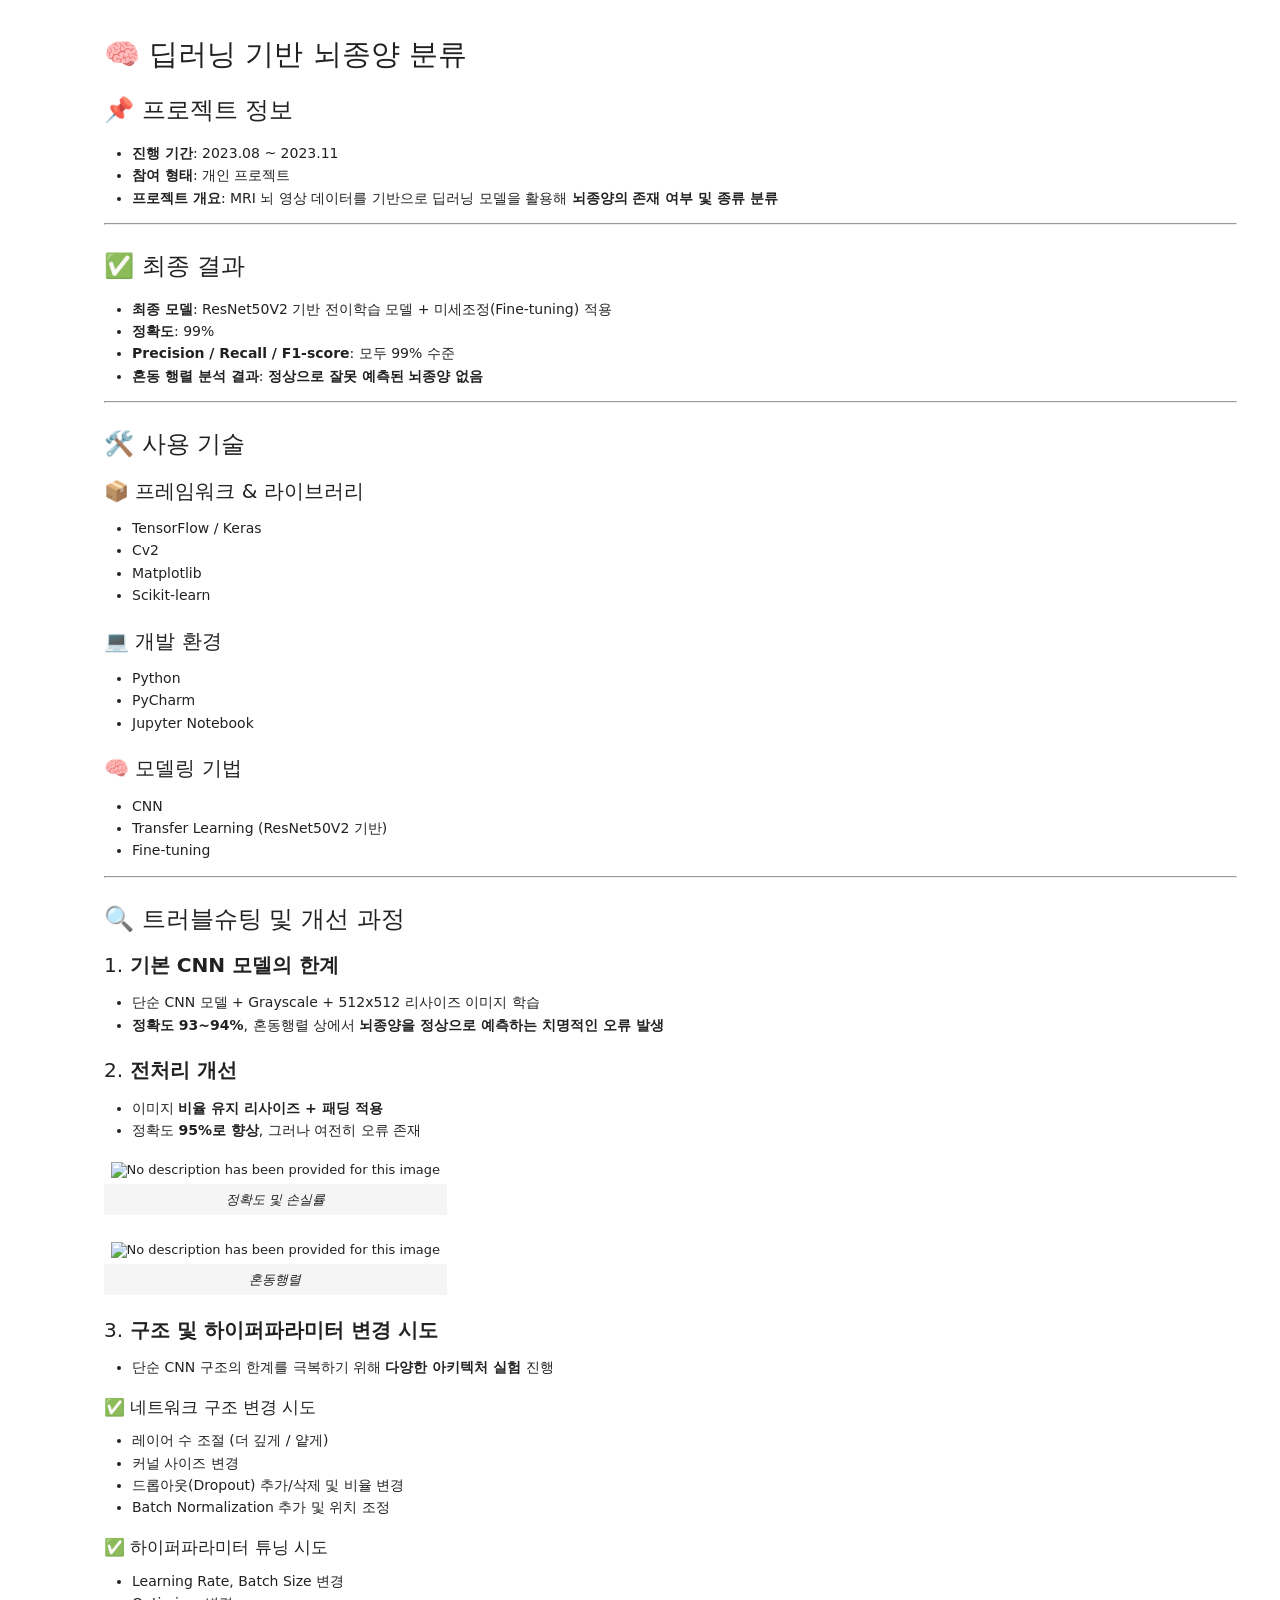
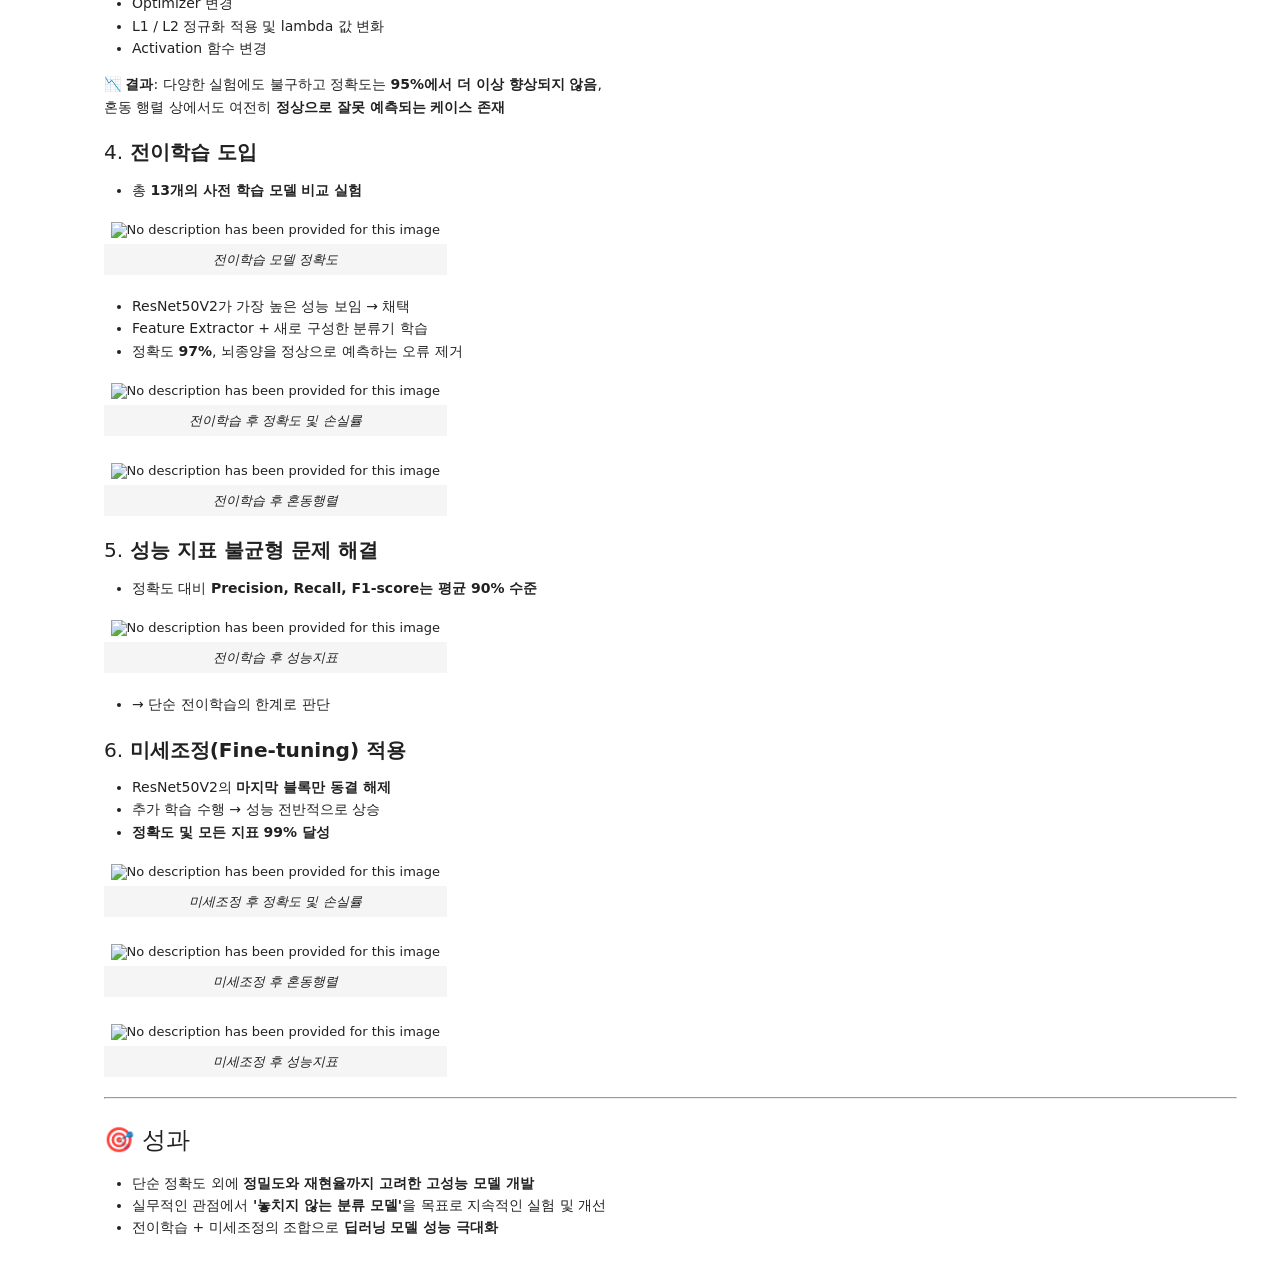
==== contents/brain_tumor.html @ 3b35e7cc "Update brain_tumor.html" ====
<!DOCTYPE html>

<html lang="en">
<head><meta charset="utf-8"/>
<meta content="width=device-width, initial-scale=1.0" name="viewport"/>
<title>brain_tumor</title><script src="https://cdnjs.cloudflare.com/ajax/libs/require.js/2.1.10/require.min.js"></script>
<style type="text/css">
    pre { line-height: 125%; }
td.linenos .normal { color: inherit; background-color: transparent; padding-left: 5px; padding-right: 5px; }
span.linenos { color: inherit; background-color: transparent; padding-left: 5px; padding-right: 5px; }
td.linenos .special { color: #000000; background-color: #ffffc0; padding-left: 5px; padding-right: 5px; }
span.linenos.special { color: #000000; background-color: #ffffc0; padding-left: 5px; padding-right: 5px; }
.highlight .hll { background-color: var(--jp-cell-editor-active-background) }
.highlight { background: var(--jp-cell-editor-background); color: var(--jp-mirror-editor-variable-color) }
.highlight .c { color: var(--jp-mirror-editor-comment-color); font-style: italic } /* Comment */
.highlight .err { color: var(--jp-mirror-editor-error-color) } /* Error */
.highlight .k { color: var(--jp-mirror-editor-keyword-color); font-weight: bold } /* Keyword */
.highlight .o { color: var(--jp-mirror-editor-operator-color); font-weight: bold } /* Operator */
.highlight .p { color: var(--jp-mirror-editor-punctuation-color) } /* Punctuation */
.highlight .ch { color: var(--jp-mirror-editor-comment-color); font-style: italic } /* Comment.Hashbang */
.highlight .cm { color: var(--jp-mirror-editor-comment-color); font-style: italic } /* Comment.Multiline */
.highlight .cp { color: var(--jp-mirror-editor-comment-color); font-style: italic } /* Comment.Preproc */
.highlight .cpf { color: var(--jp-mirror-editor-comment-color); font-style: italic } /* Comment.PreprocFile */
.highlight .c1 { color: var(--jp-mirror-editor-comment-color); font-style: italic } /* Comment.Single */
.highlight .cs { color: var(--jp-mirror-editor-comment-color); font-style: italic } /* Comment.Special */
.highlight .kc { color: var(--jp-mirror-editor-keyword-color); font-weight: bold } /* Keyword.Constant */
.highlight .kd { color: var(--jp-mirror-editor-keyword-color); font-weight: bold } /* Keyword.Declaration */
.highlight .kn { color: var(--jp-mirror-editor-keyword-color); font-weight: bold } /* Keyword.Namespace */
.highlight .kp { color: var(--jp-mirror-editor-keyword-color); font-weight: bold } /* Keyword.Pseudo */
.highlight .kr { color: var(--jp-mirror-editor-keyword-color); font-weight: bold } /* Keyword.Reserved */
.highlight .kt { color: var(--jp-mirror-editor-keyword-color); font-weight: bold } /* Keyword.Type */
.highlight .m { color: var(--jp-mirror-editor-number-color) } /* Literal.Number */
.highlight .s { color: var(--jp-mirror-editor-string-color) } /* Literal.String */
.highlight .ow { color: var(--jp-mirror-editor-operator-color); font-weight: bold } /* Operator.Word */
.highlight .pm { color: var(--jp-mirror-editor-punctuation-color) } /* Punctuation.Marker */
.highlight .w { color: var(--jp-mirror-editor-variable-color) } /* Text.Whitespace */
.highlight .mb { color: var(--jp-mirror-editor-number-color) } /* Literal.Number.Bin */
.highlight .mf { color: var(--jp-mirror-editor-number-color) } /* Literal.Number.Float */
.highlight .mh { color: var(--jp-mirror-editor-number-color) } /* Literal.Number.Hex */
.highlight .mi { color: var(--jp-mirror-editor-number-color) } /* Literal.Number.Integer */
.highlight .mo { color: var(--jp-mirror-editor-number-color) } /* Literal.Number.Oct */
.highlight .sa { color: var(--jp-mirror-editor-string-color) } /* Literal.String.Affix */
.highlight .sb { color: var(--jp-mirror-editor-string-color) } /* Literal.String.Backtick */
.highlight .sc { color: var(--jp-mirror-editor-string-color) } /* Literal.String.Char */
.highlight .dl { color: var(--jp-mirror-editor-string-color) } /* Literal.String.Delimiter */
.highlight .sd { color: var(--jp-mirror-editor-string-color) } /* Literal.String.Doc */
.highlight .s2 { color: var(--jp-mirror-editor-string-color) } /* Literal.String.Double */
.highlight .se { color: var(--jp-mirror-editor-string-color) } /* Literal.String.Escape */
.highlight .sh { color: var(--jp-mirror-editor-string-color) } /* Literal.String.Heredoc */
.highlight .si { color: var(--jp-mirror-editor-string-color) } /* Literal.String.Interpol */
.highlight .sx { color: var(--jp-mirror-editor-string-color) } /* Literal.String.Other */
.highlight .sr { color: var(--jp-mirror-editor-string-color) } /* Literal.String.Regex */
.highlight .s1 { color: var(--jp-mirror-editor-string-color) } /* Literal.String.Single */
.highlight .ss { color: var(--jp-mirror-editor-string-color) } /* Literal.String.Symbol */
.highlight .il { color: var(--jp-mirror-editor-number-color) } /* Literal.Number.Integer.Long */
  </style>
<style type="text/css">
/*-----------------------------------------------------------------------------
| Copyright (c) Jupyter Development Team.
| Distributed under the terms of the Modified BSD License.
|----------------------------------------------------------------------------*/

/*
 * Mozilla scrollbar styling
 */

/* use standard opaque scrollbars for most nodes */
[data-jp-theme-scrollbars='true'] {
  scrollbar-color: rgb(var(--jp-scrollbar-thumb-color))
    var(--jp-scrollbar-background-color);
}

/* for code nodes, use a transparent style of scrollbar. These selectors
 * will match lower in the tree, and so will override the above */
[data-jp-theme-scrollbars='true'] .CodeMirror-hscrollbar,
[data-jp-theme-scrollbars='true'] .CodeMirror-vscrollbar {
  scrollbar-color: rgba(var(--jp-scrollbar-thumb-color), 0.5) transparent;
}

/* tiny scrollbar */

.jp-scrollbar-tiny {
  scrollbar-color: rgba(var(--jp-scrollbar-thumb-color), 0.5) transparent;
  scrollbar-width: thin;
}

/* tiny scrollbar */

.jp-scrollbar-tiny::-webkit-scrollbar,
.jp-scrollbar-tiny::-webkit-scrollbar-corner {
  background-color: transparent;
  height: 4px;
  width: 4px;
}

.jp-scrollbar-tiny::-webkit-scrollbar-thumb {
  background: rgba(var(--jp-scrollbar-thumb-color), 0.5);
}

.jp-scrollbar-tiny::-webkit-scrollbar-track:horizontal {
  border-left: 0 solid transparent;
  border-right: 0 solid transparent;
}

.jp-scrollbar-tiny::-webkit-scrollbar-track:vertical {
  border-top: 0 solid transparent;
  border-bottom: 0 solid transparent;
}

/*
 * Lumino
 */

.lm-ScrollBar[data-orientation='horizontal'] {
  min-height: 16px;
  max-height: 16px;
  min-width: 45px;
  border-top: 1px solid #a0a0a0;
}

.lm-ScrollBar[data-orientation='vertical'] {
  min-width: 16px;
  max-width: 16px;
  min-height: 45px;
  border-left: 1px solid #a0a0a0;
}

.lm-ScrollBar-button {
  background-color: #f0f0f0;
  background-position: center center;
  min-height: 15px;
  max-height: 15px;
  min-width: 15px;
  max-width: 15px;
}

.lm-ScrollBar-button:hover {
  background-color: #dadada;
}

.lm-ScrollBar-button.lm-mod-active {
  background-color: #cdcdcd;
}

.lm-ScrollBar-track {
  background: #f0f0f0;
}

.lm-ScrollBar-thumb {
  background: #cdcdcd;
}

.lm-ScrollBar-thumb:hover {
  background: #bababa;
}

.lm-ScrollBar-thumb.lm-mod-active {
  background: #a0a0a0;
}

.lm-ScrollBar[data-orientation='horizontal'] .lm-ScrollBar-thumb {
  height: 100%;
  min-width: 15px;
  border-left: 1px solid #a0a0a0;
  border-right: 1px solid #a0a0a0;
}

.lm-ScrollBar[data-orientation='vertical'] .lm-ScrollBar-thumb {
  width: 100%;
  min-height: 15px;
  border-top: 1px solid #a0a0a0;
  border-bottom: 1px solid #a0a0a0;
}

.lm-ScrollBar[data-orientation='horizontal']
  .lm-ScrollBar-button[data-action='decrement'] {
  background-image: var(--jp-icon-caret-left);
  background-size: 17px;
}

.lm-ScrollBar[data-orientation='horizontal']
  .lm-ScrollBar-button[data-action='increment'] {
  background-image: var(--jp-icon-caret-right);
  background-size: 17px;
}

.lm-ScrollBar[data-orientation='vertical']
  .lm-ScrollBar-button[data-action='decrement'] {
  background-image: var(--jp-icon-caret-up);
  background-size: 17px;
}

.lm-ScrollBar[data-orientation='vertical']
  .lm-ScrollBar-button[data-action='increment'] {
  background-image: var(--jp-icon-caret-down);
  background-size: 17px;
}

/*
 * Copyright (c) Jupyter Development Team.
 * Distributed under the terms of the Modified BSD License.
 */

/*-----------------------------------------------------------------------------
| Copyright (c) Jupyter Development Team.
| Copyright (c) 2014-2017, PhosphorJS Contributors
|
| Distributed under the terms of the BSD 3-Clause License.
|
| The full license is in the file LICENSE, distributed with this software.
|----------------------------------------------------------------------------*/

.lm-Widget {
  box-sizing: border-box;
  position: relative;
  overflow: hidden;
}

.lm-Widget.lm-mod-hidden {
  display: none !important;
}

/*
 * Copyright (c) Jupyter Development Team.
 * Distributed under the terms of the Modified BSD License.
 */

.lm-AccordionPanel[data-orientation='horizontal'] > .lm-AccordionPanel-title {
  /* Title is rotated for horizontal accordion panel using CSS */
  display: block;
  transform-origin: top left;
  transform: rotate(-90deg) translate(-100%);
}

/*
 * Copyright (c) Jupyter Development Team.
 * Distributed under the terms of the Modified BSD License.
 */

/*-----------------------------------------------------------------------------
| Copyright (c) Jupyter Development Team.
| Copyright (c) 2014-2017, PhosphorJS Contributors
|
| Distributed under the terms of the BSD 3-Clause License.
|
| The full license is in the file LICENSE, distributed with this software.
|----------------------------------------------------------------------------*/

.lm-CommandPalette {
  display: flex;
  flex-direction: column;
  -webkit-user-select: none;
  -moz-user-select: none;
  -ms-user-select: none;
  user-select: none;
}

.lm-CommandPalette-search {
  flex: 0 0 auto;
}

.lm-CommandPalette-content {
  flex: 1 1 auto;
  margin: 0;
  padding: 0;
  min-height: 0;
  overflow: auto;
  list-style-type: none;
}

.lm-CommandPalette-header {
  overflow: hidden;
  white-space: nowrap;
  text-overflow: ellipsis;
}

.lm-CommandPalette-item {
  display: flex;
  flex-direction: row;
}

.lm-CommandPalette-itemIcon {
  flex: 0 0 auto;
}

.lm-CommandPalette-itemContent {
  flex: 1 1 auto;
  overflow: hidden;
}

.lm-CommandPalette-itemShortcut {
  flex: 0 0 auto;
}

.lm-CommandPalette-itemLabel {
  overflow: hidden;
  white-space: nowrap;
  text-overflow: ellipsis;
}

.lm-close-icon {
  border: 1px solid transparent;
  background-color: transparent;
  position: absolute;
  z-index: 1;
  right: 3%;
  top: 0;
  bottom: 0;
  margin: auto;
  padding: 7px 0;
  display: none;
  vertical-align: middle;
  outline: 0;
  cursor: pointer;
}
.lm-close-icon:after {
  content: 'X';
  display: block;
  width: 15px;
  height: 15px;
  text-align: center;
  color: #000;
  font-weight: normal;
  font-size: 12px;
  cursor: pointer;
}

/*
 * Copyright (c) Jupyter Development Team.
 * Distributed under the terms of the Modified BSD License.
 */

/*-----------------------------------------------------------------------------
| Copyright (c) Jupyter Development Team.
| Copyright (c) 2014-2017, PhosphorJS Contributors
|
| Distributed under the terms of the BSD 3-Clause License.
|
| The full license is in the file LICENSE, distributed with this software.
|----------------------------------------------------------------------------*/

.lm-DockPanel {
  z-index: 0;
}

.lm-DockPanel-widget {
  z-index: 0;
}

.lm-DockPanel-tabBar {
  z-index: 1;
}

.lm-DockPanel-handle {
  z-index: 2;
}

.lm-DockPanel-handle.lm-mod-hidden {
  display: none !important;
}

.lm-DockPanel-handle:after {
  position: absolute;
  top: 0;
  left: 0;
  width: 100%;
  height: 100%;
  content: '';
}

.lm-DockPanel-handle[data-orientation='horizontal'] {
  cursor: ew-resize;
}

.lm-DockPanel-handle[data-orientation='vertical'] {
  cursor: ns-resize;
}

.lm-DockPanel-handle[data-orientation='horizontal']:after {
  left: 50%;
  min-width: 8px;
  transform: translateX(-50%);
}

.lm-DockPanel-handle[data-orientation='vertical']:after {
  top: 50%;
  min-height: 8px;
  transform: translateY(-50%);
}

.lm-DockPanel-overlay {
  z-index: 3;
  box-sizing: border-box;
  pointer-events: none;
}

.lm-DockPanel-overlay.lm-mod-hidden {
  display: none !important;
}

/*
 * Copyright (c) Jupyter Development Team.
 * Distributed under the terms of the Modified BSD License.
 */

/*-----------------------------------------------------------------------------
| Copyright (c) Jupyter Development Team.
| Copyright (c) 2014-2017, PhosphorJS Contributors
|
| Distributed under the terms of the BSD 3-Clause License.
|
| The full license is in the file LICENSE, distributed with this software.
|----------------------------------------------------------------------------*/

.lm-Menu {
  z-index: 10000;
  position: absolute;
  white-space: nowrap;
  overflow-x: hidden;
  overflow-y: auto;
  outline: none;
  -webkit-user-select: none;
  -moz-user-select: none;
  -ms-user-select: none;
  user-select: none;
}

.lm-Menu-content {
  margin: 0;
  padding: 0;
  display: table;
  list-style-type: none;
}

.lm-Menu-item {
  display: table-row;
}

.lm-Menu-item.lm-mod-hidden,
.lm-Menu-item.lm-mod-collapsed {
  display: none !important;
}

.lm-Menu-itemIcon,
.lm-Menu-itemSubmenuIcon {
  display: table-cell;
  text-align: center;
}

.lm-Menu-itemLabel {
  display: table-cell;
  text-align: left;
}

.lm-Menu-itemShortcut {
  display: table-cell;
  text-align: right;
}

/*
 * Copyright (c) Jupyter Development Team.
 * Distributed under the terms of the Modified BSD License.
 */

/*-----------------------------------------------------------------------------
| Copyright (c) Jupyter Development Team.
| Copyright (c) 2014-2017, PhosphorJS Contributors
|
| Distributed under the terms of the BSD 3-Clause License.
|
| The full license is in the file LICENSE, distributed with this software.
|----------------------------------------------------------------------------*/

.lm-MenuBar {
  outline: none;
  -webkit-user-select: none;
  -moz-user-select: none;
  -ms-user-select: none;
  user-select: none;
}

.lm-MenuBar-content {
  margin: 0;
  padding: 0;
  display: flex;
  flex-direction: row;
  list-style-type: none;
}

.lm-MenuBar-item {
  box-sizing: border-box;
}

.lm-MenuBar-itemIcon,
.lm-MenuBar-itemLabel {
  display: inline-block;
}

/*
 * Copyright (c) Jupyter Development Team.
 * Distributed under the terms of the Modified BSD License.
 */

/*-----------------------------------------------------------------------------
| Copyright (c) Jupyter Development Team.
| Copyright (c) 2014-2017, PhosphorJS Contributors
|
| Distributed under the terms of the BSD 3-Clause License.
|
| The full license is in the file LICENSE, distributed with this software.
|----------------------------------------------------------------------------*/

.lm-ScrollBar {
  display: flex;
  -webkit-user-select: none;
  -moz-user-select: none;
  -ms-user-select: none;
  user-select: none;
}

.lm-ScrollBar[data-orientation='horizontal'] {
  flex-direction: row;
}

.lm-ScrollBar[data-orientation='vertical'] {
  flex-direction: column;
}

.lm-ScrollBar-button {
  box-sizing: border-box;
  flex: 0 0 auto;
}

.lm-ScrollBar-track {
  box-sizing: border-box;
  position: relative;
  overflow: hidden;
  flex: 1 1 auto;
}

.lm-ScrollBar-thumb {
  box-sizing: border-box;
  position: absolute;
}

/*
 * Copyright (c) Jupyter Development Team.
 * Distributed under the terms of the Modified BSD License.
 */

/*-----------------------------------------------------------------------------
| Copyright (c) Jupyter Development Team.
| Copyright (c) 2014-2017, PhosphorJS Contributors
|
| Distributed under the terms of the BSD 3-Clause License.
|
| The full license is in the file LICENSE, distributed with this software.
|----------------------------------------------------------------------------*/

.lm-SplitPanel-child {
  z-index: 0;
}

.lm-SplitPanel-handle {
  z-index: 1;
}

.lm-SplitPanel-handle.lm-mod-hidden {
  display: none !important;
}

.lm-SplitPanel-handle:after {
  position: absolute;
  top: 0;
  left: 0;
  width: 100%;
  height: 100%;
  content: '';
}

.lm-SplitPanel[data-orientation='horizontal'] > .lm-SplitPanel-handle {
  cursor: ew-resize;
}

.lm-SplitPanel[data-orientation='vertical'] > .lm-SplitPanel-handle {
  cursor: ns-resize;
}

.lm-SplitPanel[data-orientation='horizontal'] > .lm-SplitPanel-handle:after {
  left: 50%;
  min-width: 8px;
  transform: translateX(-50%);
}

.lm-SplitPanel[data-orientation='vertical'] > .lm-SplitPanel-handle:after {
  top: 50%;
  min-height: 8px;
  transform: translateY(-50%);
}

/*
 * Copyright (c) Jupyter Development Team.
 * Distributed under the terms of the Modified BSD License.
 */

/*-----------------------------------------------------------------------------
| Copyright (c) Jupyter Development Team.
| Copyright (c) 2014-2017, PhosphorJS Contributors
|
| Distributed under the terms of the BSD 3-Clause License.
|
| The full license is in the file LICENSE, distributed with this software.
|----------------------------------------------------------------------------*/

.lm-TabBar {
  display: flex;
  -webkit-user-select: none;
  -moz-user-select: none;
  -ms-user-select: none;
  user-select: none;
}

.lm-TabBar[data-orientation='horizontal'] {
  flex-direction: row;
  align-items: flex-end;
}

.lm-TabBar[data-orientation='vertical'] {
  flex-direction: column;
  align-items: flex-end;
}

.lm-TabBar-content {
  margin: 0;
  padding: 0;
  display: flex;
  flex: 1 1 auto;
  list-style-type: none;
}

.lm-TabBar[data-orientation='horizontal'] > .lm-TabBar-content {
  flex-direction: row;
}

.lm-TabBar[data-orientation='vertical'] > .lm-TabBar-content {
  flex-direction: column;
}

.lm-TabBar-tab {
  display: flex;
  flex-direction: row;
  box-sizing: border-box;
  overflow: hidden;
  touch-action: none; /* Disable native Drag/Drop */
}

.lm-TabBar-tabIcon,
.lm-TabBar-tabCloseIcon {
  flex: 0 0 auto;
}

.lm-TabBar-tabLabel {
  flex: 1 1 auto;
  overflow: hidden;
  white-space: nowrap;
}

.lm-TabBar-tabInput {
  user-select: all;
  width: 100%;
  box-sizing: border-box;
}

.lm-TabBar-tab.lm-mod-hidden {
  display: none !important;
}

.lm-TabBar-addButton.lm-mod-hidden {
  display: none !important;
}

.lm-TabBar.lm-mod-dragging .lm-TabBar-tab {
  position: relative;
}

.lm-TabBar.lm-mod-dragging[data-orientation='horizontal'] .lm-TabBar-tab {
  left: 0;
  transition: left 150ms ease;
}

.lm-TabBar.lm-mod-dragging[data-orientation='vertical'] .lm-TabBar-tab {
  top: 0;
  transition: top 150ms ease;
}

.lm-TabBar.lm-mod-dragging .lm-TabBar-tab.lm-mod-dragging {
  transition: none;
}

.lm-TabBar-tabLabel .lm-TabBar-tabInput {
  user-select: all;
  width: 100%;
  box-sizing: border-box;
  background: inherit;
}

/*
 * Copyright (c) Jupyter Development Team.
 * Distributed under the terms of the Modified BSD License.
 */

/*-----------------------------------------------------------------------------
| Copyright (c) Jupyter Development Team.
| Copyright (c) 2014-2017, PhosphorJS Contributors
|
| Distributed under the terms of the BSD 3-Clause License.
|
| The full license is in the file LICENSE, distributed with this software.
|----------------------------------------------------------------------------*/

.lm-TabPanel-tabBar {
  z-index: 1;
}

.lm-TabPanel-stackedPanel {
  z-index: 0;
}

/*
 * Copyright (c) Jupyter Development Team.
 * Distributed under the terms of the Modified BSD License.
 */

/*-----------------------------------------------------------------------------
| Copyright (c) Jupyter Development Team.
| Copyright (c) 2014-2017, PhosphorJS Contributors
|
| Distributed under the terms of the BSD 3-Clause License.
|
| The full license is in the file LICENSE, distributed with this software.
|----------------------------------------------------------------------------*/

/*-----------------------------------------------------------------------------
| Copyright (c) Jupyter Development Team.
| Distributed under the terms of the Modified BSD License.
|----------------------------------------------------------------------------*/

.jp-Collapse {
  display: flex;
  flex-direction: column;
  align-items: stretch;
}

.jp-Collapse-header {
  padding: 1px 12px;
  background-color: var(--jp-layout-color1);
  border-bottom: solid var(--jp-border-width) var(--jp-border-color2);
  color: var(--jp-ui-font-color1);
  cursor: pointer;
  display: flex;
  align-items: center;
  font-size: var(--jp-ui-font-size0);
  font-weight: 600;
  text-transform: uppercase;
  user-select: none;
}

.jp-Collapser-icon {
  height: 16px;
}

.jp-Collapse-header-collapsed .jp-Collapser-icon {
  transform: rotate(-90deg);
  margin: auto 0;
}

.jp-Collapser-title {
  line-height: 25px;
}

.jp-Collapse-contents {
  padding: 0 12px;
  background-color: var(--jp-layout-color1);
  color: var(--jp-ui-font-color1);
  overflow: auto;
}

/*-----------------------------------------------------------------------------
| Copyright (c) Jupyter Development Team.
| Distributed under the terms of the Modified BSD License.
|----------------------------------------------------------------------------*/

/* This file was auto-generated by ensureUiComponents() in @jupyterlab/buildutils */

/**
 * (DEPRECATED) Support for consuming icons as CSS background images
 */

/* Icons urls */

:root {
  --jp-icon-add-above: url([data-uri]);
  --jp-icon-add-below: url([data-uri]);
  --jp-icon-add: url([data-uri]);
  --jp-icon-bell: url([data-uri]);
  --jp-icon-bug-dot: url([data-uri]);
  --jp-icon-bug: url([data-uri]);
  --jp-icon-build: url([data-uri]);
  --jp-icon-caret-down-empty-thin: url([data-uri]);
  --jp-icon-caret-down-empty: url([data-uri]);
  --jp-icon-caret-down: url([data-uri]);
  --jp-icon-caret-left: url([data-uri]);
  --jp-icon-caret-right: url([data-uri]);
  --jp-icon-caret-up-empty-thin: url([data-uri]);
  --jp-icon-caret-up: url([data-uri]);
  --jp-icon-case-sensitive: url([data-uri]);
  --jp-icon-check: url([data-uri]);
  --jp-icon-circle-empty: url([data-uri]);
  --jp-icon-circle: url([data-uri]);
  --jp-icon-clear: url([data-uri]);
  --jp-icon-close: url([data-uri]);
  --jp-icon-code-check: url([data-uri]);
  --jp-icon-code: url([data-uri]);
  --jp-icon-collapse-all: url([data-uri]);
  --jp-icon-console: url([data-uri]);
  --jp-icon-copy: url([data-uri]);
  --jp-icon-copyright: url([data-uri]);
  --jp-icon-cut: url([data-uri]);
  --jp-icon-delete: url([data-uri]);
  --jp-icon-download: url([data-uri]);
  --jp-icon-duplicate: url([data-uri]);
  --jp-icon-edit: url([data-uri]);
  --jp-icon-ellipses: url([data-uri]);
  --jp-icon-error: url([data-uri]);
  --jp-icon-expand-all: url([data-uri]);
  --jp-icon-extension: url([data-uri]);
  --jp-icon-fast-forward: url([data-uri]);
  --jp-icon-file-upload: url([data-uri]);
  --jp-icon-file: url([data-uri]);
  --jp-icon-filter-dot: url([data-uri]);
  --jp-icon-filter-list: url([data-uri]);
  --jp-icon-filter: url([data-uri]);
  --jp-icon-folder-favorite: url([data-uri]);
  --jp-icon-folder: url([data-uri]);
  --jp-icon-home: url([data-uri]);
  --jp-icon-html5: url([data-uri]);
  --jp-icon-image: url([data-uri]);
  --jp-icon-info: url([data-uri]);
  --jp-icon-inspector: url([data-uri]);
  --jp-icon-json: url([data-uri]);
  --jp-icon-julia: url([data-uri]);
  --jp-icon-jupyter-favicon: url([data-uri]);
  --jp-icon-jupyter: url([data-uri]);
  --jp-icon-jupyterlab-wordmark: url([data-uri]);
  --jp-icon-kernel: url([data-uri]);
  --jp-icon-keyboard: url([data-uri]);
  --jp-icon-launch: url([data-uri]);
  --jp-icon-launcher: url([data-uri]);
  --jp-icon-line-form: url([data-uri]);
  --jp-icon-link: url([data-uri]);
  --jp-icon-list: url([data-uri]);
  --jp-icon-markdown: url([data-uri]);
  --jp-icon-move-down: url([data-uri]);
  --jp-icon-move-up: url([data-uri]);
  --jp-icon-new-folder: url([data-uri]);
  --jp-icon-not-trusted: url([data-uri]);
  --jp-icon-notebook: url([data-uri]);
  --jp-icon-numbering: url([data-uri]);
  --jp-icon-offline-bolt: url([data-uri]);
  --jp-icon-palette: url([data-uri]);
  --jp-icon-paste: url([data-uri]);
  --jp-icon-pdf: url([data-uri]);
  --jp-icon-python: url([data-uri]);
  --jp-icon-r-kernel: url([data-uri]);
  --jp-icon-react: url([data-uri]);
  --jp-icon-redo: url([data-uri]);
  --jp-icon-refresh: url([data-uri]);
  --jp-icon-regex: url([data-uri]);
  --jp-icon-run: url([data-uri]);
  --jp-icon-running: url([data-uri]);
  --jp-icon-save: url([data-uri]);
  --jp-icon-search: url([data-uri]);
  --jp-icon-settings: url([data-uri]);
  --jp-icon-share: url([data-uri]);
  --jp-icon-spreadsheet: url([data-uri]);
  --jp-icon-stop: url([data-uri]);
  --jp-icon-tab: url([data-uri]);
  --jp-icon-table-rows: url([data-uri]);
  --jp-icon-tag: url([data-uri]);
  --jp-icon-terminal: url([data-uri]);
  --jp-icon-text-editor: url([data-uri]);
  --jp-icon-toc: url([data-uri]);
  --jp-icon-tree-view: url([data-uri]);
  --jp-icon-trusted: url([data-uri]);
  --jp-icon-undo: url([data-uri]);
  --jp-icon-user: url([data-uri]);
  --jp-icon-users: url([data-uri]);
  --jp-icon-vega: url([data-uri]);
  --jp-icon-word: url([data-uri]);
  --jp-icon-yaml: url([data-uri]);
}

/* Icon CSS class declarations */

.jp-AddAboveIcon {
  background-image: var(--jp-icon-add-above);
}

.jp-AddBelowIcon {
  background-image: var(--jp-icon-add-below);
}

.jp-AddIcon {
  background-image: var(--jp-icon-add);
}

.jp-BellIcon {
  background-image: var(--jp-icon-bell);
}

.jp-BugDotIcon {
  background-image: var(--jp-icon-bug-dot);
}

.jp-BugIcon {
  background-image: var(--jp-icon-bug);
}

.jp-BuildIcon {
  background-image: var(--jp-icon-build);
}

.jp-CaretDownEmptyIcon {
  background-image: var(--jp-icon-caret-down-empty);
}

.jp-CaretDownEmptyThinIcon {
  background-image: var(--jp-icon-caret-down-empty-thin);
}

.jp-CaretDownIcon {
  background-image: var(--jp-icon-caret-down);
}

.jp-CaretLeftIcon {
  background-image: var(--jp-icon-caret-left);
}

.jp-CaretRightIcon {
  background-image: var(--jp-icon-caret-right);
}

.jp-CaretUpEmptyThinIcon {
  background-image: var(--jp-icon-caret-up-empty-thin);
}

.jp-CaretUpIcon {
  background-image: var(--jp-icon-caret-up);
}

.jp-CaseSensitiveIcon {
  background-image: var(--jp-icon-case-sensitive);
}

.jp-CheckIcon {
  background-image: var(--jp-icon-check);
}

.jp-CircleEmptyIcon {
  background-image: var(--jp-icon-circle-empty);
}

.jp-CircleIcon {
  background-image: var(--jp-icon-circle);
}

.jp-ClearIcon {
  background-image: var(--jp-icon-clear);
}

.jp-CloseIcon {
  background-image: var(--jp-icon-close);
}

.jp-CodeCheckIcon {
  background-image: var(--jp-icon-code-check);
}

.jp-CodeIcon {
  background-image: var(--jp-icon-code);
}

.jp-CollapseAllIcon {
  background-image: var(--jp-icon-collapse-all);
}

.jp-ConsoleIcon {
  background-image: var(--jp-icon-console);
}

.jp-CopyIcon {
  background-image: var(--jp-icon-copy);
}

.jp-CopyrightIcon {
  background-image: var(--jp-icon-copyright);
}

.jp-CutIcon {
  background-image: var(--jp-icon-cut);
}

.jp-DeleteIcon {
  background-image: var(--jp-icon-delete);
}

.jp-DownloadIcon {
  background-image: var(--jp-icon-download);
}

.jp-DuplicateIcon {
  background-image: var(--jp-icon-duplicate);
}

.jp-EditIcon {
  background-image: var(--jp-icon-edit);
}

.jp-EllipsesIcon {
  background-image: var(--jp-icon-ellipses);
}

.jp-ErrorIcon {
  background-image: var(--jp-icon-error);
}

.jp-ExpandAllIcon {
  background-image: var(--jp-icon-expand-all);
}

.jp-ExtensionIcon {
  background-image: var(--jp-icon-extension);
}

.jp-FastForwardIcon {
  background-image: var(--jp-icon-fast-forward);
}

.jp-FileIcon {
  background-image: var(--jp-icon-file);
}

.jp-FileUploadIcon {
  background-image: var(--jp-icon-file-upload);
}

.jp-FilterDotIcon {
  background-image: var(--jp-icon-filter-dot);
}

.jp-FilterIcon {
  background-image: var(--jp-icon-filter);
}

.jp-FilterListIcon {
  background-image: var(--jp-icon-filter-list);
}

.jp-FolderFavoriteIcon {
  background-image: var(--jp-icon-folder-favorite);
}

.jp-FolderIcon {
  background-image: var(--jp-icon-folder);
}

.jp-HomeIcon {
  background-image: var(--jp-icon-home);
}

.jp-Html5Icon {
  background-image: var(--jp-icon-html5);
}

.jp-ImageIcon {
  background-image: var(--jp-icon-image);
}

.jp-InfoIcon {
  background-image: var(--jp-icon-info);
}

.jp-InspectorIcon {
  background-image: var(--jp-icon-inspector);
}

.jp-JsonIcon {
  background-image: var(--jp-icon-json);
}

.jp-JuliaIcon {
  background-image: var(--jp-icon-julia);
}

.jp-JupyterFaviconIcon {
  background-image: var(--jp-icon-jupyter-favicon);
}

.jp-JupyterIcon {
  background-image: var(--jp-icon-jupyter);
}

.jp-JupyterlabWordmarkIcon {
  background-image: var(--jp-icon-jupyterlab-wordmark);
}

.jp-KernelIcon {
  background-image: var(--jp-icon-kernel);
}

.jp-KeyboardIcon {
  background-image: var(--jp-icon-keyboard);
}

.jp-LaunchIcon {
  background-image: var(--jp-icon-launch);
}

.jp-LauncherIcon {
  background-image: var(--jp-icon-launcher);
}

.jp-LineFormIcon {
  background-image: var(--jp-icon-line-form);
}

.jp-LinkIcon {
  background-image: var(--jp-icon-link);
}

.jp-ListIcon {
  background-image: var(--jp-icon-list);
}

.jp-MarkdownIcon {
  background-image: var(--jp-icon-markdown);
}

.jp-MoveDownIcon {
  background-image: var(--jp-icon-move-down);
}

.jp-MoveUpIcon {
  background-image: var(--jp-icon-move-up);
}

.jp-NewFolderIcon {
  background-image: var(--jp-icon-new-folder);
}

.jp-NotTrustedIcon {
  background-image: var(--jp-icon-not-trusted);
}

.jp-NotebookIcon {
  background-image: var(--jp-icon-notebook);
}

.jp-NumberingIcon {
  background-image: var(--jp-icon-numbering);
}

.jp-OfflineBoltIcon {
  background-image: var(--jp-icon-offline-bolt);
}

.jp-PaletteIcon {
  background-image: var(--jp-icon-palette);
}

.jp-PasteIcon {
  background-image: var(--jp-icon-paste);
}

.jp-PdfIcon {
  background-image: var(--jp-icon-pdf);
}

.jp-PythonIcon {
  background-image: var(--jp-icon-python);
}

.jp-RKernelIcon {
  background-image: var(--jp-icon-r-kernel);
}

.jp-ReactIcon {
  background-image: var(--jp-icon-react);
}

.jp-RedoIcon {
  background-image: var(--jp-icon-redo);
}

.jp-RefreshIcon {
  background-image: var(--jp-icon-refresh);
}

.jp-RegexIcon {
  background-image: var(--jp-icon-regex);
}

.jp-RunIcon {
  background-image: var(--jp-icon-run);
}

.jp-RunningIcon {
  background-image: var(--jp-icon-running);
}

.jp-SaveIcon {
  background-image: var(--jp-icon-save);
}

.jp-SearchIcon {
  background-image: var(--jp-icon-search);
}

.jp-SettingsIcon {
  background-image: var(--jp-icon-settings);
}

.jp-ShareIcon {
  background-image: var(--jp-icon-share);
}

.jp-SpreadsheetIcon {
  background-image: var(--jp-icon-spreadsheet);
}

.jp-StopIcon {
  background-image: var(--jp-icon-stop);
}

.jp-TabIcon {
  background-image: var(--jp-icon-tab);
}

.jp-TableRowsIcon {
  background-image: var(--jp-icon-table-rows);
}

.jp-TagIcon {
  background-image: var(--jp-icon-tag);
}

.jp-TerminalIcon {
  background-image: var(--jp-icon-terminal);
}

.jp-TextEditorIcon {
  background-image: var(--jp-icon-text-editor);
}

.jp-TocIcon {
  background-image: var(--jp-icon-toc);
}

.jp-TreeViewIcon {
  background-image: var(--jp-icon-tree-view);
}

.jp-TrustedIcon {
  background-image: var(--jp-icon-trusted);
}

.jp-UndoIcon {
  background-image: var(--jp-icon-undo);
}

.jp-UserIcon {
  background-image: var(--jp-icon-user);
}

.jp-UsersIcon {
  background-image: var(--jp-icon-users);
}

.jp-VegaIcon {
  background-image: var(--jp-icon-vega);
}

.jp-WordIcon {
  background-image: var(--jp-icon-word);
}

.jp-YamlIcon {
  background-image: var(--jp-icon-yaml);
}

/*-----------------------------------------------------------------------------
| Copyright (c) Jupyter Development Team.
| Distributed under the terms of the Modified BSD License.
|----------------------------------------------------------------------------*/

/**
 * (DEPRECATED) Support for consuming icons as CSS background images
 */

.jp-Icon,
.jp-MaterialIcon {
  background-position: center;
  background-repeat: no-repeat;
  background-size: 16px;
  min-width: 16px;
  min-height: 16px;
}

.jp-Icon-cover {
  background-position: center;
  background-repeat: no-repeat;
  background-size: cover;
}

/**
 * (DEPRECATED) Support for specific CSS icon sizes
 */

.jp-Icon-16 {
  background-size: 16px;
  min-width: 16px;
  min-height: 16px;
}

.jp-Icon-18 {
  background-size: 18px;
  min-width: 18px;
  min-height: 18px;
}

.jp-Icon-20 {
  background-size: 20px;
  min-width: 20px;
  min-height: 20px;
}

/*-----------------------------------------------------------------------------
| Copyright (c) Jupyter Development Team.
| Distributed under the terms of the Modified BSD License.
|----------------------------------------------------------------------------*/

.lm-TabBar .lm-TabBar-addButton {
  align-items: center;
  display: flex;
  padding: 4px;
  padding-bottom: 5px;
  margin-right: 1px;
  background-color: var(--jp-layout-color2);
}

.lm-TabBar .lm-TabBar-addButton:hover {
  background-color: var(--jp-layout-color1);
}

.lm-DockPanel-tabBar .lm-TabBar-tab {
  width: var(--jp-private-horizontal-tab-width);
}

.lm-DockPanel-tabBar .lm-TabBar-content {
  flex: unset;
}

.lm-DockPanel-tabBar[data-orientation='horizontal'] {
  flex: 1 1 auto;
}

/*-----------------------------------------------------------------------------
| Copyright (c) Jupyter Development Team.
| Distributed under the terms of the Modified BSD License.
|----------------------------------------------------------------------------*/

/**
 * Support for icons as inline SVG HTMLElements
 */

/* recolor the primary elements of an icon */
.jp-icon0[fill] {
  fill: var(--jp-inverse-layout-color0);
}

.jp-icon1[fill] {
  fill: var(--jp-inverse-layout-color1);
}

.jp-icon2[fill] {
  fill: var(--jp-inverse-layout-color2);
}

.jp-icon3[fill] {
  fill: var(--jp-inverse-layout-color3);
}

.jp-icon4[fill] {
  fill: var(--jp-inverse-layout-color4);
}

.jp-icon0[stroke] {
  stroke: var(--jp-inverse-layout-color0);
}

.jp-icon1[stroke] {
  stroke: var(--jp-inverse-layout-color1);
}

.jp-icon2[stroke] {
  stroke: var(--jp-inverse-layout-color2);
}

.jp-icon3[stroke] {
  stroke: var(--jp-inverse-layout-color3);
}

.jp-icon4[stroke] {
  stroke: var(--jp-inverse-layout-color4);
}

/* recolor the accent elements of an icon */
.jp-icon-accent0[fill] {
  fill: var(--jp-layout-color0);
}

.jp-icon-accent1[fill] {
  fill: var(--jp-layout-color1);
}

.jp-icon-accent2[fill] {
  fill: var(--jp-layout-color2);
}

.jp-icon-accent3[fill] {
  fill: var(--jp-layout-color3);
}

.jp-icon-accent4[fill] {
  fill: var(--jp-layout-color4);
}

.jp-icon-accent0[stroke] {
  stroke: var(--jp-layout-color0);
}

.jp-icon-accent1[stroke] {
  stroke: var(--jp-layout-color1);
}

.jp-icon-accent2[stroke] {
  stroke: var(--jp-layout-color2);
}

.jp-icon-accent3[stroke] {
  stroke: var(--jp-layout-color3);
}

.jp-icon-accent4[stroke] {
  stroke: var(--jp-layout-color4);
}

/* set the color of an icon to transparent */
.jp-icon-none[fill] {
  fill: none;
}

.jp-icon-none[stroke] {
  stroke: none;
}

/* brand icon colors. Same for light and dark */
.jp-icon-brand0[fill] {
  fill: var(--jp-brand-color0);
}

.jp-icon-brand1[fill] {
  fill: var(--jp-brand-color1);
}

.jp-icon-brand2[fill] {
  fill: var(--jp-brand-color2);
}

.jp-icon-brand3[fill] {
  fill: var(--jp-brand-color3);
}

.jp-icon-brand4[fill] {
  fill: var(--jp-brand-color4);
}

.jp-icon-brand0[stroke] {
  stroke: var(--jp-brand-color0);
}

.jp-icon-brand1[stroke] {
  stroke: var(--jp-brand-color1);
}

.jp-icon-brand2[stroke] {
  stroke: var(--jp-brand-color2);
}

.jp-icon-brand3[stroke] {
  stroke: var(--jp-brand-color3);
}

.jp-icon-brand4[stroke] {
  stroke: var(--jp-brand-color4);
}

/* warn icon colors. Same for light and dark */
.jp-icon-warn0[fill] {
  fill: var(--jp-warn-color0);
}

.jp-icon-warn1[fill] {
  fill: var(--jp-warn-color1);
}

.jp-icon-warn2[fill] {
  fill: var(--jp-warn-color2);
}

.jp-icon-warn3[fill] {
  fill: var(--jp-warn-color3);
}

.jp-icon-warn0[stroke] {
  stroke: var(--jp-warn-color0);
}

.jp-icon-warn1[stroke] {
  stroke: var(--jp-warn-color1);
}

.jp-icon-warn2[stroke] {
  stroke: var(--jp-warn-color2);
}

.jp-icon-warn3[stroke] {
  stroke: var(--jp-warn-color3);
}

/* icon colors that contrast well with each other and most backgrounds */
.jp-icon-contrast0[fill] {
  fill: var(--jp-icon-contrast-color0);
}

.jp-icon-contrast1[fill] {
  fill: var(--jp-icon-contrast-color1);
}

.jp-icon-contrast2[fill] {
  fill: var(--jp-icon-contrast-color2);
}

.jp-icon-contrast3[fill] {
  fill: var(--jp-icon-contrast-color3);
}

.jp-icon-contrast0[stroke] {
  stroke: var(--jp-icon-contrast-color0);
}

.jp-icon-contrast1[stroke] {
  stroke: var(--jp-icon-contrast-color1);
}

.jp-icon-contrast2[stroke] {
  stroke: var(--jp-icon-contrast-color2);
}

.jp-icon-contrast3[stroke] {
  stroke: var(--jp-icon-contrast-color3);
}

.jp-icon-dot[fill] {
  fill: var(--jp-warn-color0);
}

.jp-jupyter-icon-color[fill] {
  fill: var(--jp-jupyter-icon-color, var(--jp-warn-color0));
}

.jp-notebook-icon-color[fill] {
  fill: var(--jp-notebook-icon-color, var(--jp-warn-color0));
}

.jp-json-icon-color[fill] {
  fill: var(--jp-json-icon-color, var(--jp-warn-color1));
}

.jp-console-icon-color[fill] {
  fill: var(--jp-console-icon-color, white);
}

.jp-console-icon-background-color[fill] {
  fill: var(--jp-console-icon-background-color, var(--jp-brand-color1));
}

.jp-terminal-icon-color[fill] {
  fill: var(--jp-terminal-icon-color, var(--jp-layout-color2));
}

.jp-terminal-icon-background-color[fill] {
  fill: var(
    --jp-terminal-icon-background-color,
    var(--jp-inverse-layout-color2)
  );
}

.jp-text-editor-icon-color[fill] {
  fill: var(--jp-text-editor-icon-color, var(--jp-inverse-layout-color3));
}

.jp-inspector-icon-color[fill] {
  fill: var(--jp-inspector-icon-color, var(--jp-inverse-layout-color3));
}

/* CSS for icons in selected filebrowser listing items */
.jp-DirListing-item.jp-mod-selected .jp-icon-selectable[fill] {
  fill: #fff;
}

.jp-DirListing-item.jp-mod-selected .jp-icon-selectable-inverse[fill] {
  fill: var(--jp-brand-color1);
}

/* stylelint-disable selector-max-class, selector-max-compound-selectors */

/**
* TODO: come up with non css-hack solution for showing the busy icon on top
*  of the close icon
* CSS for complex behavior of close icon of tabs in the main area tabbar
*/
.lm-DockPanel-tabBar
  .lm-TabBar-tab.lm-mod-closable.jp-mod-dirty
  > .lm-TabBar-tabCloseIcon
  > :not(:hover)
  > .jp-icon3[fill] {
  fill: none;
}

.lm-DockPanel-tabBar
  .lm-TabBar-tab.lm-mod-closable.jp-mod-dirty
  > .lm-TabBar-tabCloseIcon
  > :not(:hover)
  > .jp-icon-busy[fill] {
  fill: var(--jp-inverse-layout-color3);
}

/* stylelint-enable selector-max-class, selector-max-compound-selectors */

/* CSS for icons in status bar */
#jp-main-statusbar .jp-mod-selected .jp-icon-selectable[fill] {
  fill: #fff;
}

#jp-main-statusbar .jp-mod-selected .jp-icon-selectable-inverse[fill] {
  fill: var(--jp-brand-color1);
}

/* special handling for splash icon CSS. While the theme CSS reloads during
   splash, the splash icon can loose theming. To prevent that, we set a
   default for its color variable */
:root {
  --jp-warn-color0: var(--md-orange-700);
}

/* not sure what to do with this one, used in filebrowser listing */
.jp-DragIcon {
  margin-right: 4px;
}

/*-----------------------------------------------------------------------------
| Copyright (c) Jupyter Development Team.
| Distributed under the terms of the Modified BSD License.
|----------------------------------------------------------------------------*/

/**
 * Support for alt colors for icons as inline SVG HTMLElements
 */

/* alt recolor the primary elements of an icon */
.jp-icon-alt .jp-icon0[fill] {
  fill: var(--jp-layout-color0);
}

.jp-icon-alt .jp-icon1[fill] {
  fill: var(--jp-layout-color1);
}

.jp-icon-alt .jp-icon2[fill] {
  fill: var(--jp-layout-color2);
}

.jp-icon-alt .jp-icon3[fill] {
  fill: var(--jp-layout-color3);
}

.jp-icon-alt .jp-icon4[fill] {
  fill: var(--jp-layout-color4);
}

.jp-icon-alt .jp-icon0[stroke] {
  stroke: var(--jp-layout-color0);
}

.jp-icon-alt .jp-icon1[stroke] {
  stroke: var(--jp-layout-color1);
}

.jp-icon-alt .jp-icon2[stroke] {
  stroke: var(--jp-layout-color2);
}

.jp-icon-alt .jp-icon3[stroke] {
  stroke: var(--jp-layout-color3);
}

.jp-icon-alt .jp-icon4[stroke] {
  stroke: var(--jp-layout-color4);
}

/* alt recolor the accent elements of an icon */
.jp-icon-alt .jp-icon-accent0[fill] {
  fill: var(--jp-inverse-layout-color0);
}

.jp-icon-alt .jp-icon-accent1[fill] {
  fill: var(--jp-inverse-layout-color1);
}

.jp-icon-alt .jp-icon-accent2[fill] {
  fill: var(--jp-inverse-layout-color2);
}

.jp-icon-alt .jp-icon-accent3[fill] {
  fill: var(--jp-inverse-layout-color3);
}

.jp-icon-alt .jp-icon-accent4[fill] {
  fill: var(--jp-inverse-layout-color4);
}

.jp-icon-alt .jp-icon-accent0[stroke] {
  stroke: var(--jp-inverse-layout-color0);
}

.jp-icon-alt .jp-icon-accent1[stroke] {
  stroke: var(--jp-inverse-layout-color1);
}

.jp-icon-alt .jp-icon-accent2[stroke] {
  stroke: var(--jp-inverse-layout-color2);
}

.jp-icon-alt .jp-icon-accent3[stroke] {
  stroke: var(--jp-inverse-layout-color3);
}

.jp-icon-alt .jp-icon-accent4[stroke] {
  stroke: var(--jp-inverse-layout-color4);
}

/*-----------------------------------------------------------------------------
| Copyright (c) Jupyter Development Team.
| Distributed under the terms of the Modified BSD License.
|----------------------------------------------------------------------------*/

.jp-icon-hoverShow:not(:hover) .jp-icon-hoverShow-content {
  display: none !important;
}

/**
 * Support for hover colors for icons as inline SVG HTMLElements
 */

/**
 * regular colors
 */

/* recolor the primary elements of an icon */
.jp-icon-hover :hover .jp-icon0-hover[fill] {
  fill: var(--jp-inverse-layout-color0);
}

.jp-icon-hover :hover .jp-icon1-hover[fill] {
  fill: var(--jp-inverse-layout-color1);
}

.jp-icon-hover :hover .jp-icon2-hover[fill] {
  fill: var(--jp-inverse-layout-color2);
}

.jp-icon-hover :hover .jp-icon3-hover[fill] {
  fill: var(--jp-inverse-layout-color3);
}

.jp-icon-hover :hover .jp-icon4-hover[fill] {
  fill: var(--jp-inverse-layout-color4);
}

.jp-icon-hover :hover .jp-icon0-hover[stroke] {
  stroke: var(--jp-inverse-layout-color0);
}

.jp-icon-hover :hover .jp-icon1-hover[stroke] {
  stroke: var(--jp-inverse-layout-color1);
}

.jp-icon-hover :hover .jp-icon2-hover[stroke] {
  stroke: var(--jp-inverse-layout-color2);
}

.jp-icon-hover :hover .jp-icon3-hover[stroke] {
  stroke: var(--jp-inverse-layout-color3);
}

.jp-icon-hover :hover .jp-icon4-hover[stroke] {
  stroke: var(--jp-inverse-layout-color4);
}

/* recolor the accent elements of an icon */
.jp-icon-hover :hover .jp-icon-accent0-hover[fill] {
  fill: var(--jp-layout-color0);
}

.jp-icon-hover :hover .jp-icon-accent1-hover[fill] {
  fill: var(--jp-layout-color1);
}

.jp-icon-hover :hover .jp-icon-accent2-hover[fill] {
  fill: var(--jp-layout-color2);
}

.jp-icon-hover :hover .jp-icon-accent3-hover[fill] {
  fill: var(--jp-layout-color3);
}

.jp-icon-hover :hover .jp-icon-accent4-hover[fill] {
  fill: var(--jp-layout-color4);
}

.jp-icon-hover :hover .jp-icon-accent0-hover[stroke] {
  stroke: var(--jp-layout-color0);
}

.jp-icon-hover :hover .jp-icon-accent1-hover[stroke] {
  stroke: var(--jp-layout-color1);
}

.jp-icon-hover :hover .jp-icon-accent2-hover[stroke] {
  stroke: var(--jp-layout-color2);
}

.jp-icon-hover :hover .jp-icon-accent3-hover[stroke] {
  stroke: var(--jp-layout-color3);
}

.jp-icon-hover :hover .jp-icon-accent4-hover[stroke] {
  stroke: var(--jp-layout-color4);
}

/* set the color of an icon to transparent */
.jp-icon-hover :hover .jp-icon-none-hover[fill] {
  fill: none;
}

.jp-icon-hover :hover .jp-icon-none-hover[stroke] {
  stroke: none;
}

/**
 * inverse colors
 */

/* inverse recolor the primary elements of an icon */
.jp-icon-hover.jp-icon-alt :hover .jp-icon0-hover[fill] {
  fill: var(--jp-layout-color0);
}

.jp-icon-hover.jp-icon-alt :hover .jp-icon1-hover[fill] {
  fill: var(--jp-layout-color1);
}

.jp-icon-hover.jp-icon-alt :hover .jp-icon2-hover[fill] {
  fill: var(--jp-layout-color2);
}

.jp-icon-hover.jp-icon-alt :hover .jp-icon3-hover[fill] {
  fill: var(--jp-layout-color3);
}

.jp-icon-hover.jp-icon-alt :hover .jp-icon4-hover[fill] {
  fill: var(--jp-layout-color4);
}

.jp-icon-hover.jp-icon-alt :hover .jp-icon0-hover[stroke] {
  stroke: var(--jp-layout-color0);
}

.jp-icon-hover.jp-icon-alt :hover .jp-icon1-hover[stroke] {
  stroke: var(--jp-layout-color1);
}

.jp-icon-hover.jp-icon-alt :hover .jp-icon2-hover[stroke] {
  stroke: var(--jp-layout-color2);
}

.jp-icon-hover.jp-icon-alt :hover .jp-icon3-hover[stroke] {
  stroke: var(--jp-layout-color3);
}

.jp-icon-hover.jp-icon-alt :hover .jp-icon4-hover[stroke] {
  stroke: var(--jp-layout-color4);
}

/* inverse recolor the accent elements of an icon */
.jp-icon-hover.jp-icon-alt :hover .jp-icon-accent0-hover[fill] {
  fill: var(--jp-inverse-layout-color0);
}

.jp-icon-hover.jp-icon-alt :hover .jp-icon-accent1-hover[fill] {
  fill: var(--jp-inverse-layout-color1);
}

.jp-icon-hover.jp-icon-alt :hover .jp-icon-accent2-hover[fill] {
  fill: var(--jp-inverse-layout-color2);
}

.jp-icon-hover.jp-icon-alt :hover .jp-icon-accent3-hover[fill] {
  fill: var(--jp-inverse-layout-color3);
}

.jp-icon-hover.jp-icon-alt :hover .jp-icon-accent4-hover[fill] {
  fill: var(--jp-inverse-layout-color4);
}

.jp-icon-hover.jp-icon-alt :hover .jp-icon-accent0-hover[stroke] {
  stroke: var(--jp-inverse-layout-color0);
}

.jp-icon-hover.jp-icon-alt :hover .jp-icon-accent1-hover[stroke] {
  stroke: var(--jp-inverse-layout-color1);
}

.jp-icon-hover.jp-icon-alt :hover .jp-icon-accent2-hover[stroke] {
  stroke: var(--jp-inverse-layout-color2);
}

.jp-icon-hover.jp-icon-alt :hover .jp-icon-accent3-hover[stroke] {
  stroke: var(--jp-inverse-layout-color3);
}

.jp-icon-hover.jp-icon-alt :hover .jp-icon-accent4-hover[stroke] {
  stroke: var(--jp-inverse-layout-color4);
}

/*-----------------------------------------------------------------------------
| Copyright (c) Jupyter Development Team.
| Distributed under the terms of the Modified BSD License.
|----------------------------------------------------------------------------*/

.jp-IFrame {
  width: 100%;
  height: 100%;
}

.jp-IFrame > iframe {
  border: none;
}

/*
When drag events occur, `lm-mod-override-cursor` is added to the body.
Because iframes steal all cursor events, the following two rules are necessary
to suppress pointer events while resize drags are occurring. There may be a
better solution to this problem.
*/
body.lm-mod-override-cursor .jp-IFrame {
  position: relative;
}

body.lm-mod-override-cursor .jp-IFrame::before {
  content: '';
  position: absolute;
  top: 0;
  left: 0;
  right: 0;
  bottom: 0;
  background: transparent;
}

/*-----------------------------------------------------------------------------
| Copyright (c) 2014-2016, Jupyter Development Team.
|
| Distributed under the terms of the Modified BSD License.
|----------------------------------------------------------------------------*/

.jp-HoverBox {
  position: fixed;
}

/*-----------------------------------------------------------------------------
| Copyright (c) Jupyter Development Team.
| Distributed under the terms of the Modified BSD License.
|----------------------------------------------------------------------------*/

.jp-FormGroup-content fieldset {
  border: none;
  padding: 0;
  min-width: 0;
  width: 100%;
}

/* stylelint-disable selector-max-type */

.jp-FormGroup-content fieldset .jp-inputFieldWrapper input,
.jp-FormGroup-content fieldset .jp-inputFieldWrapper select,
.jp-FormGroup-content fieldset .jp-inputFieldWrapper textarea {
  font-size: var(--jp-content-font-size2);
  border-color: var(--jp-input-border-color);
  border-style: solid;
  border-radius: var(--jp-border-radius);
  border-width: 1px;
  padding: 6px 8px;
  background: none;
  color: var(--jp-ui-font-color0);
  height: inherit;
}

.jp-FormGroup-content fieldset input[type='checkbox'] {
  position: relative;
  top: 2px;
  margin-left: 0;
}

.jp-FormGroup-content button.jp-mod-styled {
  cursor: pointer;
}

.jp-FormGroup-content .checkbox label {
  cursor: pointer;
  font-size: var(--jp-content-font-size1);
}

.jp-FormGroup-content .jp-root > fieldset > legend {
  display: none;
}

.jp-FormGroup-content .jp-root > fieldset > p {
  display: none;
}

/** copy of `input.jp-mod-styled:focus` style */
.jp-FormGroup-content fieldset input:focus,
.jp-FormGroup-content fieldset select:focus {
  -moz-outline-radius: unset;
  outline: var(--jp-border-width) solid var(--md-blue-500);
  outline-offset: -1px;
  box-shadow: inset 0 0 4px var(--md-blue-300);
}

.jp-FormGroup-content fieldset input:hover:not(:focus),
.jp-FormGroup-content fieldset select:hover:not(:focus) {
  background-color: var(--jp-border-color2);
}

/* stylelint-enable selector-max-type */

.jp-FormGroup-content .checkbox .field-description {
  /* Disable default description field for checkbox:
   because other widgets do not have description fields,
   we add descriptions to each widget on the field level.
  */
  display: none;
}

.jp-FormGroup-content #root__description {
  display: none;
}

.jp-FormGroup-content .jp-modifiedIndicator {
  width: 5px;
  background-color: var(--jp-brand-color2);
  margin-top: 0;
  margin-left: calc(var(--jp-private-settingeditor-modifier-indent) * -1);
  flex-shrink: 0;
}

.jp-FormGroup-content .jp-modifiedIndicator.jp-errorIndicator {
  background-color: var(--jp-error-color0);
  margin-right: 0.5em;
}

/* RJSF ARRAY style */

.jp-arrayFieldWrapper legend {
  font-size: var(--jp-content-font-size2);
  color: var(--jp-ui-font-color0);
  flex-basis: 100%;
  padding: 4px 0;
  font-weight: var(--jp-content-heading-font-weight);
  border-bottom: 1px solid var(--jp-border-color2);
}

.jp-arrayFieldWrapper .field-description {
  padding: 4px 0;
  white-space: pre-wrap;
}

.jp-arrayFieldWrapper .array-item {
  width: 100%;
  border: 1px solid var(--jp-border-color2);
  border-radius: 4px;
  margin: 4px;
}

.jp-ArrayOperations {
  display: flex;
  margin-left: 8px;
}

.jp-ArrayOperationsButton {
  margin: 2px;
}

.jp-ArrayOperationsButton .jp-icon3[fill] {
  fill: var(--jp-ui-font-color0);
}

button.jp-ArrayOperationsButton.jp-mod-styled:disabled {
  cursor: not-allowed;
  opacity: 0.5;
}

/* RJSF form validation error */

.jp-FormGroup-content .validationErrors {
  color: var(--jp-error-color0);
}

/* Hide panel level error as duplicated the field level error */
.jp-FormGroup-content .panel.errors {
  display: none;
}

/* RJSF normal content (settings-editor) */

.jp-FormGroup-contentNormal {
  display: flex;
  align-items: center;
  flex-wrap: wrap;
}

.jp-FormGroup-contentNormal .jp-FormGroup-contentItem {
  margin-left: 7px;
  color: var(--jp-ui-font-color0);
}

.jp-FormGroup-contentNormal .jp-FormGroup-description {
  flex-basis: 100%;
  padding: 4px 7px;
}

.jp-FormGroup-contentNormal .jp-FormGroup-default {
  flex-basis: 100%;
  padding: 4px 7px;
}

.jp-FormGroup-contentNormal .jp-FormGroup-fieldLabel {
  font-size: var(--jp-content-font-size1);
  font-weight: normal;
  min-width: 120px;
}

.jp-FormGroup-contentNormal fieldset:not(:first-child) {
  margin-left: 7px;
}

.jp-FormGroup-contentNormal .field-array-of-string .array-item {
  /* Display `jp-ArrayOperations` buttons side-by-side with content except
    for small screens where flex-wrap will place them one below the other.
  */
  display: flex;
  align-items: center;
  flex-wrap: wrap;
}

.jp-FormGroup-contentNormal .jp-objectFieldWrapper .form-group {
  padding: 2px 8px 2px var(--jp-private-settingeditor-modifier-indent);
  margin-top: 2px;
}

/* RJSF compact content (metadata-form) */

.jp-FormGroup-content.jp-FormGroup-contentCompact {
  width: 100%;
}

.jp-FormGroup-contentCompact .form-group {
  display: flex;
  padding: 0.5em 0.2em 0.5em 0;
}

.jp-FormGroup-contentCompact
  .jp-FormGroup-compactTitle
  .jp-FormGroup-description {
  font-size: var(--jp-ui-font-size1);
  color: var(--jp-ui-font-color2);
}

.jp-FormGroup-contentCompact .jp-FormGroup-fieldLabel {
  padding-bottom: 0.3em;
}

.jp-FormGroup-contentCompact .jp-inputFieldWrapper .form-control {
  width: 100%;
  box-sizing: border-box;
}

.jp-FormGroup-contentCompact .jp-arrayFieldWrapper .jp-FormGroup-compactTitle {
  padding-bottom: 7px;
}

.jp-FormGroup-contentCompact
  .jp-objectFieldWrapper
  .jp-objectFieldWrapper
  .form-group {
  padding: 2px 8px 2px var(--jp-private-settingeditor-modifier-indent);
  margin-top: 2px;
}

.jp-FormGroup-contentCompact ul.error-detail {
  margin-block-start: 0.5em;
  margin-block-end: 0.5em;
  padding-inline-start: 1em;
}

/*
 * Copyright (c) Jupyter Development Team.
 * Distributed under the terms of the Modified BSD License.
 */

.jp-SidePanel {
  display: flex;
  flex-direction: column;
  min-width: var(--jp-sidebar-min-width);
  overflow-y: auto;
  color: var(--jp-ui-font-color1);
  background: var(--jp-layout-color1);
  font-size: var(--jp-ui-font-size1);
}

.jp-SidePanel-header {
  flex: 0 0 auto;
  display: flex;
  border-bottom: var(--jp-border-width) solid var(--jp-border-color2);
  font-size: var(--jp-ui-font-size0);
  font-weight: 600;
  letter-spacing: 1px;
  margin: 0;
  padding: 2px;
  text-transform: uppercase;
}

.jp-SidePanel-toolbar {
  flex: 0 0 auto;
}

.jp-SidePanel-content {
  flex: 1 1 auto;
}

.jp-SidePanel-toolbar,
.jp-AccordionPanel-toolbar {
  height: var(--jp-private-toolbar-height);
}

.jp-SidePanel-toolbar.jp-Toolbar-micro {
  display: none;
}

.lm-AccordionPanel .jp-AccordionPanel-title {
  box-sizing: border-box;
  line-height: 25px;
  margin: 0;
  display: flex;
  align-items: center;
  background: var(--jp-layout-color1);
  color: var(--jp-ui-font-color1);
  border-bottom: var(--jp-border-width) solid var(--jp-toolbar-border-color);
  box-shadow: var(--jp-toolbar-box-shadow);
  font-size: var(--jp-ui-font-size0);
}

.jp-AccordionPanel-title {
  cursor: pointer;
  user-select: none;
  -moz-user-select: none;
  -webkit-user-select: none;
  text-transform: uppercase;
}

.lm-AccordionPanel[data-orientation='horizontal'] > .jp-AccordionPanel-title {
  /* Title is rotated for horizontal accordion panel using CSS */
  display: block;
  transform-origin: top left;
  transform: rotate(-90deg) translate(-100%);
}

.jp-AccordionPanel-title .lm-AccordionPanel-titleLabel {
  user-select: none;
  text-overflow: ellipsis;
  white-space: nowrap;
  overflow: hidden;
}

.jp-AccordionPanel-title .lm-AccordionPanel-titleCollapser {
  transform: rotate(-90deg);
  margin: auto 0;
  height: 16px;
}

.jp-AccordionPanel-title.lm-mod-expanded .lm-AccordionPanel-titleCollapser {
  transform: rotate(0deg);
}

.lm-AccordionPanel .jp-AccordionPanel-toolbar {
  background: none;
  box-shadow: none;
  border: none;
  margin-left: auto;
}

.lm-AccordionPanel .lm-SplitPanel-handle:hover {
  background: var(--jp-layout-color3);
}

.jp-text-truncated {
  overflow: hidden;
  text-overflow: ellipsis;
  white-space: nowrap;
}

/*-----------------------------------------------------------------------------
| Copyright (c) 2017, Jupyter Development Team.
|
| Distributed under the terms of the Modified BSD License.
|----------------------------------------------------------------------------*/

.jp-Spinner {
  position: absolute;
  display: flex;
  justify-content: center;
  align-items: center;
  z-index: 10;
  left: 0;
  top: 0;
  width: 100%;
  height: 100%;
  background: var(--jp-layout-color0);
  outline: none;
}

.jp-SpinnerContent {
  font-size: 10px;
  margin: 50px auto;
  text-indent: -9999em;
  width: 3em;
  height: 3em;
  border-radius: 50%;
  background: var(--jp-brand-color3);
  background: linear-gradient(
    to right,
    #f37626 10%,
    rgba(255, 255, 255, 0) 42%
  );
  position: relative;
  animation: load3 1s infinite linear, fadeIn 1s;
}

.jp-SpinnerContent::before {
  width: 50%;
  height: 50%;
  background: #f37626;
  border-radius: 100% 0 0;
  position: absolute;
  top: 0;
  left: 0;
  content: '';
}

.jp-SpinnerContent::after {
  background: var(--jp-layout-color0);
  width: 75%;
  height: 75%;
  border-radius: 50%;
  content: '';
  margin: auto;
  position: absolute;
  top: 0;
  left: 0;
  bottom: 0;
  right: 0;
}

@keyframes fadeIn {
  0% {
    opacity: 0;
  }

  100% {
    opacity: 1;
  }
}

@keyframes load3 {
  0% {
    transform: rotate(0deg);
  }

  100% {
    transform: rotate(360deg);
  }
}

/*-----------------------------------------------------------------------------
| Copyright (c) 2014-2017, Jupyter Development Team.
|
| Distributed under the terms of the Modified BSD License.
|----------------------------------------------------------------------------*/

button.jp-mod-styled {
  font-size: var(--jp-ui-font-size1);
  color: var(--jp-ui-font-color0);
  border: none;
  box-sizing: border-box;
  text-align: center;
  line-height: 32px;
  height: 32px;
  padding: 0 12px;
  letter-spacing: 0.8px;
  outline: none;
  appearance: none;
  -webkit-appearance: none;
  -moz-appearance: none;
}

input.jp-mod-styled {
  background: var(--jp-input-background);
  height: 28px;
  box-sizing: border-box;
  border: var(--jp-border-width) solid var(--jp-border-color1);
  padding-left: 7px;
  padding-right: 7px;
  font-size: var(--jp-ui-font-size2);
  color: var(--jp-ui-font-color0);
  outline: none;
  appearance: none;
  -webkit-appearance: none;
  -moz-appearance: none;
}

input[type='checkbox'].jp-mod-styled {
  appearance: checkbox;
  -webkit-appearance: checkbox;
  -moz-appearance: checkbox;
  height: auto;
}

input.jp-mod-styled:focus {
  border: var(--jp-border-width) solid var(--md-blue-500);
  box-shadow: inset 0 0 4px var(--md-blue-300);
}

.jp-select-wrapper {
  display: flex;
  position: relative;
  flex-direction: column;
  padding: 1px;
  background-color: var(--jp-layout-color1);
  box-sizing: border-box;
  margin-bottom: 12px;
}

.jp-select-wrapper:not(.multiple) {
  height: 28px;
}

.jp-select-wrapper.jp-mod-focused select.jp-mod-styled {
  border: var(--jp-border-width) solid var(--jp-input-active-border-color);
  box-shadow: var(--jp-input-box-shadow);
  background-color: var(--jp-input-active-background);
}

select.jp-mod-styled:hover {
  cursor: pointer;
  color: var(--jp-ui-font-color0);
  background-color: var(--jp-input-hover-background);
  box-shadow: inset 0 0 1px rgba(0, 0, 0, 0.5);
}

select.jp-mod-styled {
  flex: 1 1 auto;
  width: 100%;
  font-size: var(--jp-ui-font-size2);
  background: var(--jp-input-background);
  color: var(--jp-ui-font-color0);
  padding: 0 25px 0 8px;
  border: var(--jp-border-width) solid var(--jp-input-border-color);
  border-radius: 0;
  outline: none;
  appearance: none;
  -webkit-appearance: none;
  -moz-appearance: none;
}

select.jp-mod-styled:not([multiple]) {
  height: 32px;
}

select.jp-mod-styled[multiple] {
  max-height: 200px;
  overflow-y: auto;
}

/*-----------------------------------------------------------------------------
| Copyright (c) Jupyter Development Team.
| Distributed under the terms of the Modified BSD License.
|----------------------------------------------------------------------------*/

.jp-switch {
  display: flex;
  align-items: center;
  padding-left: 4px;
  padding-right: 4px;
  font-size: var(--jp-ui-font-size1);
  background-color: transparent;
  color: var(--jp-ui-font-color1);
  border: none;
  height: 20px;
}

.jp-switch:hover {
  background-color: var(--jp-layout-color2);
}

.jp-switch-label {
  margin-right: 5px;
  font-family: var(--jp-ui-font-family);
}

.jp-switch-track {
  cursor: pointer;
  background-color: var(--jp-switch-color, var(--jp-border-color1));
  -webkit-transition: 0.4s;
  transition: 0.4s;
  border-radius: 34px;
  height: 16px;
  width: 35px;
  position: relative;
}

.jp-switch-track::before {
  content: '';
  position: absolute;
  height: 10px;
  width: 10px;
  margin: 3px;
  left: 0;
  background-color: var(--jp-ui-inverse-font-color1);
  -webkit-transition: 0.4s;
  transition: 0.4s;
  border-radius: 50%;
}

.jp-switch[aria-checked='true'] .jp-switch-track {
  background-color: var(--jp-switch-true-position-color, var(--jp-warn-color0));
}

.jp-switch[aria-checked='true'] .jp-switch-track::before {
  /* track width (35) - margins (3 + 3) - thumb width (10) */
  left: 19px;
}

/*-----------------------------------------------------------------------------
| Copyright (c) 2014-2016, Jupyter Development Team.
|
| Distributed under the terms of the Modified BSD License.
|----------------------------------------------------------------------------*/

:root {
  --jp-private-toolbar-height: calc(
    28px + var(--jp-border-width)
  ); /* leave 28px for content */
}

.jp-Toolbar {
  color: var(--jp-ui-font-color1);
  flex: 0 0 auto;
  display: flex;
  flex-direction: row;
  border-bottom: var(--jp-border-width) solid var(--jp-toolbar-border-color);
  box-shadow: var(--jp-toolbar-box-shadow);
  background: var(--jp-toolbar-background);
  min-height: var(--jp-toolbar-micro-height);
  padding: 2px;
  z-index: 8;
  overflow-x: hidden;
}

/* Toolbar items */

.jp-Toolbar > .jp-Toolbar-item.jp-Toolbar-spacer {
  flex-grow: 1;
  flex-shrink: 1;
}

.jp-Toolbar-item.jp-Toolbar-kernelStatus {
  display: inline-block;
  width: 32px;
  background-repeat: no-repeat;
  background-position: center;
  background-size: 16px;
}

.jp-Toolbar > .jp-Toolbar-item {
  flex: 0 0 auto;
  display: flex;
  padding-left: 1px;
  padding-right: 1px;
  font-size: var(--jp-ui-font-size1);
  line-height: var(--jp-private-toolbar-height);
  height: 100%;
}

/* Toolbar buttons */

/* This is the div we use to wrap the react component into a Widget */
div.jp-ToolbarButton {
  color: transparent;
  border: none;
  box-sizing: border-box;
  outline: none;
  appearance: none;
  -webkit-appearance: none;
  -moz-appearance: none;
  padding: 0;
  margin: 0;
}

button.jp-ToolbarButtonComponent {
  background: var(--jp-layout-color1);
  border: none;
  box-sizing: border-box;
  outline: none;
  appearance: none;
  -webkit-appearance: none;
  -moz-appearance: none;
  padding: 0 6px;
  margin: 0;
  height: 24px;
  border-radius: var(--jp-border-radius);
  display: flex;
  align-items: center;
  text-align: center;
  font-size: 14px;
  min-width: unset;
  min-height: unset;
}

button.jp-ToolbarButtonComponent:disabled {
  opacity: 0.4;
}

button.jp-ToolbarButtonComponent > span {
  padding: 0;
  flex: 0 0 auto;
}

button.jp-ToolbarButtonComponent .jp-ToolbarButtonComponent-label {
  font-size: var(--jp-ui-font-size1);
  line-height: 100%;
  padding-left: 2px;
  color: var(--jp-ui-font-color1);
  font-family: var(--jp-ui-font-family);
}

#jp-main-dock-panel[data-mode='single-document']
  .jp-MainAreaWidget
  > .jp-Toolbar.jp-Toolbar-micro {
  padding: 0;
  min-height: 0;
}

#jp-main-dock-panel[data-mode='single-document']
  .jp-MainAreaWidget
  > .jp-Toolbar {
  border: none;
  box-shadow: none;
}

/*
 * Copyright (c) Jupyter Development Team.
 * Distributed under the terms of the Modified BSD License.
 */

.jp-WindowedPanel-outer {
  position: relative;
  overflow-y: auto;
}

.jp-WindowedPanel-inner {
  position: relative;
}

.jp-WindowedPanel-window {
  position: absolute;
  left: 0;
  right: 0;
  overflow: visible;
}

/*-----------------------------------------------------------------------------
| Copyright (c) Jupyter Development Team.
| Distributed under the terms of the Modified BSD License.
|----------------------------------------------------------------------------*/

/* Sibling imports */

body {
  color: var(--jp-ui-font-color1);
  font-size: var(--jp-ui-font-size1);
}

/* Disable native link decoration styles everywhere outside of dialog boxes */
a {
  text-decoration: unset;
  color: unset;
}

a:hover {
  text-decoration: unset;
  color: unset;
}

/* Accessibility for links inside dialog box text */
.jp-Dialog-content a {
  text-decoration: revert;
  color: var(--jp-content-link-color);
}

.jp-Dialog-content a:hover {
  text-decoration: revert;
}

/* Styles for ui-components */
.jp-Button {
  color: var(--jp-ui-font-color2);
  border-radius: var(--jp-border-radius);
  padding: 0 12px;
  font-size: var(--jp-ui-font-size1);

  /* Copy from blueprint 3 */
  display: inline-flex;
  flex-direction: row;
  border: none;
  cursor: pointer;
  align-items: center;
  justify-content: center;
  text-align: left;
  vertical-align: middle;
  min-height: 30px;
  min-width: 30px;
}

.jp-Button:disabled {
  cursor: not-allowed;
}

.jp-Button:empty {
  padding: 0 !important;
}

.jp-Button.jp-mod-small {
  min-height: 24px;
  min-width: 24px;
  font-size: 12px;
  padding: 0 7px;
}

/* Use our own theme for hover styles */
.jp-Button.jp-mod-minimal:hover {
  background-color: var(--jp-layout-color2);
}

.jp-Button.jp-mod-minimal {
  background: none;
}

.jp-InputGroup {
  display: block;
  position: relative;
}

.jp-InputGroup input {
  box-sizing: border-box;
  border: none;
  border-radius: 0;
  background-color: transparent;
  color: var(--jp-ui-font-color0);
  box-shadow: inset 0 0 0 var(--jp-border-width) var(--jp-input-border-color);
  padding-bottom: 0;
  padding-top: 0;
  padding-left: 10px;
  padding-right: 28px;
  position: relative;
  width: 100%;
  -webkit-appearance: none;
  -moz-appearance: none;
  appearance: none;
  font-size: 14px;
  font-weight: 400;
  height: 30px;
  line-height: 30px;
  outline: none;
  vertical-align: middle;
}

.jp-InputGroup input:focus {
  box-shadow: inset 0 0 0 var(--jp-border-width)
      var(--jp-input-active-box-shadow-color),
    inset 0 0 0 3px var(--jp-input-active-box-shadow-color);
}

.jp-InputGroup input:disabled {
  cursor: not-allowed;
  resize: block;
  background-color: var(--jp-layout-color2);
  color: var(--jp-ui-font-color2);
}

.jp-InputGroup input:disabled ~ span {
  cursor: not-allowed;
  color: var(--jp-ui-font-color2);
}

.jp-InputGroup input::placeholder,
input::placeholder {
  color: var(--jp-ui-font-color2);
}

.jp-InputGroupAction {
  position: absolute;
  bottom: 1px;
  right: 0;
  padding: 6px;
}

.jp-HTMLSelect.jp-DefaultStyle select {
  background-color: initial;
  border: none;
  border-radius: 0;
  box-shadow: none;
  color: var(--jp-ui-font-color0);
  display: block;
  font-size: var(--jp-ui-font-size1);
  font-family: var(--jp-ui-font-family);
  height: 24px;
  line-height: 14px;
  padding: 0 25px 0 10px;
  text-align: left;
  -moz-appearance: none;
  -webkit-appearance: none;
}

.jp-HTMLSelect.jp-DefaultStyle select:disabled {
  background-color: var(--jp-layout-color2);
  color: var(--jp-ui-font-color2);
  cursor: not-allowed;
  resize: block;
}

.jp-HTMLSelect.jp-DefaultStyle select:disabled ~ span {
  cursor: not-allowed;
}

/* Use our own theme for hover and option styles */
/* stylelint-disable-next-line selector-max-type */
.jp-HTMLSelect.jp-DefaultStyle select:hover,
.jp-HTMLSelect.jp-DefaultStyle select > option {
  background-color: var(--jp-layout-color2);
  color: var(--jp-ui-font-color0);
}

select {
  box-sizing: border-box;
}

/*-----------------------------------------------------------------------------
| Copyright (c) Jupyter Development Team.
| Distributed under the terms of the Modified BSD License.
|----------------------------------------------------------------------------*/

/*-----------------------------------------------------------------------------
| Styles
|----------------------------------------------------------------------------*/

.jp-StatusBar-Widget {
  display: flex;
  align-items: center;
  background: var(--jp-layout-color2);
  min-height: var(--jp-statusbar-height);
  justify-content: space-between;
  padding: 0 10px;
}

.jp-StatusBar-Left {
  display: flex;
  align-items: center;
  flex-direction: row;
}

.jp-StatusBar-Middle {
  display: flex;
  align-items: center;
}

.jp-StatusBar-Right {
  display: flex;
  align-items: center;
  flex-direction: row-reverse;
}

.jp-StatusBar-Item {
  max-height: var(--jp-statusbar-height);
  margin: 0 2px;
  height: var(--jp-statusbar-height);
  white-space: nowrap;
  text-overflow: ellipsis;
  color: var(--jp-ui-font-color1);
  padding: 0 6px;
}

.jp-mod-highlighted:hover {
  background-color: var(--jp-layout-color3);
}

.jp-mod-clicked {
  background-color: var(--jp-brand-color1);
}

.jp-mod-clicked:hover {
  background-color: var(--jp-brand-color0);
}

.jp-mod-clicked .jp-StatusBar-TextItem {
  color: var(--jp-ui-inverse-font-color1);
}

.jp-StatusBar-HoverItem {
  box-shadow: '0px 4px 4px rgba(0, 0, 0, 0.25)';
}

.jp-StatusBar-TextItem {
  font-size: var(--jp-ui-font-size1);
  font-family: var(--jp-ui-font-family);
  line-height: 24px;
  color: var(--jp-ui-font-color1);
}

.jp-StatusBar-GroupItem {
  display: flex;
  align-items: center;
  flex-direction: row;
}

.jp-Statusbar-ProgressCircle svg {
  display: block;
  margin: 0 auto;
  width: 16px;
  height: 24px;
  align-self: normal;
}

.jp-Statusbar-ProgressCircle path {
  fill: var(--jp-inverse-layout-color3);
}

.jp-Statusbar-ProgressBar-progress-bar {
  height: 10px;
  width: 100px;
  border: solid 0.25px var(--jp-brand-color2);
  border-radius: 3px;
  overflow: hidden;
  align-self: center;
}

.jp-Statusbar-ProgressBar-progress-bar > div {
  background-color: var(--jp-brand-color2);
  background-image: linear-gradient(
    -45deg,
    rgba(255, 255, 255, 0.2) 25%,
    transparent 25%,
    transparent 50%,
    rgba(255, 255, 255, 0.2) 50%,
    rgba(255, 255, 255, 0.2) 75%,
    transparent 75%,
    transparent
  );
  background-size: 40px 40px;
  float: left;
  width: 0%;
  height: 100%;
  font-size: 12px;
  line-height: 14px;
  color: #fff;
  text-align: center;
  animation: jp-Statusbar-ExecutionTime-progress-bar 2s linear infinite;
}

.jp-Statusbar-ProgressBar-progress-bar p {
  color: var(--jp-ui-font-color1);
  font-family: var(--jp-ui-font-family);
  font-size: var(--jp-ui-font-size1);
  line-height: 10px;
  width: 100px;
}

@keyframes jp-Statusbar-ExecutionTime-progress-bar {
  0% {
    background-position: 0 0;
  }

  100% {
    background-position: 40px 40px;
  }
}

/*-----------------------------------------------------------------------------
| Copyright (c) Jupyter Development Team.
| Distributed under the terms of the Modified BSD License.
|----------------------------------------------------------------------------*/

/*-----------------------------------------------------------------------------
| Variables
|----------------------------------------------------------------------------*/

:root {
  --jp-private-commandpalette-search-height: 28px;
}

/*-----------------------------------------------------------------------------
| Overall styles
|----------------------------------------------------------------------------*/

.lm-CommandPalette {
  padding-bottom: 0;
  color: var(--jp-ui-font-color1);
  background: var(--jp-layout-color1);

  /* This is needed so that all font sizing of children done in ems is
   * relative to this base size */
  font-size: var(--jp-ui-font-size1);
}

/*-----------------------------------------------------------------------------
| Modal variant
|----------------------------------------------------------------------------*/

.jp-ModalCommandPalette {
  position: absolute;
  z-index: 10000;
  top: 38px;
  left: 30%;
  margin: 0;
  padding: 4px;
  width: 40%;
  box-shadow: var(--jp-elevation-z4);
  border-radius: 4px;
  background: var(--jp-layout-color0);
}

.jp-ModalCommandPalette .lm-CommandPalette {
  max-height: 40vh;
}

.jp-ModalCommandPalette .lm-CommandPalette .lm-close-icon::after {
  display: none;
}

.jp-ModalCommandPalette .lm-CommandPalette .lm-CommandPalette-header {
  display: none;
}

.jp-ModalCommandPalette .lm-CommandPalette .lm-CommandPalette-item {
  margin-left: 4px;
  margin-right: 4px;
}

.jp-ModalCommandPalette
  .lm-CommandPalette
  .lm-CommandPalette-item.lm-mod-disabled {
  display: none;
}

/*-----------------------------------------------------------------------------
| Search
|----------------------------------------------------------------------------*/

.lm-CommandPalette-search {
  padding: 4px;
  background-color: var(--jp-layout-color1);
  z-index: 2;
}

.lm-CommandPalette-wrapper {
  overflow: overlay;
  padding: 0 9px;
  background-color: var(--jp-input-active-background);
  height: 30px;
  box-shadow: inset 0 0 0 var(--jp-border-width) var(--jp-input-border-color);
}

.lm-CommandPalette.lm-mod-focused .lm-CommandPalette-wrapper {
  box-shadow: inset 0 0 0 1px var(--jp-input-active-box-shadow-color),
    inset 0 0 0 3px var(--jp-input-active-box-shadow-color);
}

.jp-SearchIconGroup {
  color: white;
  background-color: var(--jp-brand-color1);
  position: absolute;
  top: 4px;
  right: 4px;
  padding: 5px 5px 1px;
}

.jp-SearchIconGroup svg {
  height: 20px;
  width: 20px;
}

.jp-SearchIconGroup .jp-icon3[fill] {
  fill: var(--jp-layout-color0);
}

.lm-CommandPalette-input {
  background: transparent;
  width: calc(100% - 18px);
  float: left;
  border: none;
  outline: none;
  font-size: var(--jp-ui-font-size1);
  color: var(--jp-ui-font-color0);
  line-height: var(--jp-private-commandpalette-search-height);
}

.lm-CommandPalette-input::-webkit-input-placeholder,
.lm-CommandPalette-input::-moz-placeholder,
.lm-CommandPalette-input:-ms-input-placeholder {
  color: var(--jp-ui-font-color2);
  font-size: var(--jp-ui-font-size1);
}

/*-----------------------------------------------------------------------------
| Results
|----------------------------------------------------------------------------*/

.lm-CommandPalette-header:first-child {
  margin-top: 0;
}

.lm-CommandPalette-header {
  border-bottom: solid var(--jp-border-width) var(--jp-border-color2);
  color: var(--jp-ui-font-color1);
  cursor: pointer;
  display: flex;
  font-size: var(--jp-ui-font-size0);
  font-weight: 600;
  letter-spacing: 1px;
  margin-top: 8px;
  padding: 8px 0 8px 12px;
  text-transform: uppercase;
}

.lm-CommandPalette-header.lm-mod-active {
  background: var(--jp-layout-color2);
}

.lm-CommandPalette-header > mark {
  background-color: transparent;
  font-weight: bold;
  color: var(--jp-ui-font-color1);
}

.lm-CommandPalette-item {
  padding: 4px 12px 4px 4px;
  color: var(--jp-ui-font-color1);
  font-size: var(--jp-ui-font-size1);
  font-weight: 400;
  display: flex;
}

.lm-CommandPalette-item.lm-mod-disabled {
  color: var(--jp-ui-font-color2);
}

.lm-CommandPalette-item.lm-mod-active {
  color: var(--jp-ui-inverse-font-color1);
  background: var(--jp-brand-color1);
}

.lm-CommandPalette-item.lm-mod-active .lm-CommandPalette-itemLabel > mark {
  color: var(--jp-ui-inverse-font-color0);
}

.lm-CommandPalette-item.lm-mod-active .jp-icon-selectable[fill] {
  fill: var(--jp-layout-color0);
}

.lm-CommandPalette-item.lm-mod-active:hover:not(.lm-mod-disabled) {
  color: var(--jp-ui-inverse-font-color1);
  background: var(--jp-brand-color1);
}

.lm-CommandPalette-item:hover:not(.lm-mod-active):not(.lm-mod-disabled) {
  background: var(--jp-layout-color2);
}

.lm-CommandPalette-itemContent {
  overflow: hidden;
}

.lm-CommandPalette-itemLabel > mark {
  color: var(--jp-ui-font-color0);
  background-color: transparent;
  font-weight: bold;
}

.lm-CommandPalette-item.lm-mod-disabled mark {
  color: var(--jp-ui-font-color2);
}

.lm-CommandPalette-item .lm-CommandPalette-itemIcon {
  margin: 0 4px 0 0;
  position: relative;
  width: 16px;
  top: 2px;
  flex: 0 0 auto;
}

.lm-CommandPalette-item.lm-mod-disabled .lm-CommandPalette-itemIcon {
  opacity: 0.6;
}

.lm-CommandPalette-item .lm-CommandPalette-itemShortcut {
  flex: 0 0 auto;
}

.lm-CommandPalette-itemCaption {
  display: none;
}

.lm-CommandPalette-content {
  background-color: var(--jp-layout-color1);
}

.lm-CommandPalette-content:empty::after {
  content: 'No results';
  margin: auto;
  margin-top: 20px;
  width: 100px;
  display: block;
  font-size: var(--jp-ui-font-size2);
  font-family: var(--jp-ui-font-family);
  font-weight: lighter;
}

.lm-CommandPalette-emptyMessage {
  text-align: center;
  margin-top: 24px;
  line-height: 1.32;
  padding: 0 8px;
  color: var(--jp-content-font-color3);
}

/*-----------------------------------------------------------------------------
| Copyright (c) 2014-2017, Jupyter Development Team.
|
| Distributed under the terms of the Modified BSD License.
|----------------------------------------------------------------------------*/

.jp-Dialog {
  position: absolute;
  z-index: 10000;
  display: flex;
  flex-direction: column;
  align-items: center;
  justify-content: center;
  top: 0;
  left: 0;
  margin: 0;
  padding: 0;
  width: 100%;
  height: 100%;
  background: var(--jp-dialog-background);
}

.jp-Dialog-content {
  display: flex;
  flex-direction: column;
  margin-left: auto;
  margin-right: auto;
  background: var(--jp-layout-color1);
  padding: 24px 24px 12px;
  min-width: 300px;
  min-height: 150px;
  max-width: 1000px;
  max-height: 500px;
  box-sizing: border-box;
  box-shadow: var(--jp-elevation-z20);
  word-wrap: break-word;
  border-radius: var(--jp-border-radius);

  /* This is needed so that all font sizing of children done in ems is
   * relative to this base size */
  font-size: var(--jp-ui-font-size1);
  color: var(--jp-ui-font-color1);
  resize: both;
}

.jp-Dialog-content.jp-Dialog-content-small {
  max-width: 500px;
}

.jp-Dialog-button {
  overflow: visible;
}

button.jp-Dialog-button:focus {
  outline: 1px solid var(--jp-brand-color1);
  outline-offset: 4px;
  -moz-outline-radius: 0;
}

button.jp-Dialog-button:focus::-moz-focus-inner {
  border: 0;
}

button.jp-Dialog-button.jp-mod-styled.jp-mod-accept:focus,
button.jp-Dialog-button.jp-mod-styled.jp-mod-warn:focus,
button.jp-Dialog-button.jp-mod-styled.jp-mod-reject:focus {
  outline-offset: 4px;
  -moz-outline-radius: 0;
}

button.jp-Dialog-button.jp-mod-styled.jp-mod-accept:focus {
  outline: 1px solid var(--jp-accept-color-normal, var(--jp-brand-color1));
}

button.jp-Dialog-button.jp-mod-styled.jp-mod-warn:focus {
  outline: 1px solid var(--jp-warn-color-normal, var(--jp-error-color1));
}

button.jp-Dialog-button.jp-mod-styled.jp-mod-reject:focus {
  outline: 1px solid var(--jp-reject-color-normal, var(--md-grey-600));
}

button.jp-Dialog-close-button {
  padding: 0;
  height: 100%;
  min-width: unset;
  min-height: unset;
}

.jp-Dialog-header {
  display: flex;
  justify-content: space-between;
  flex: 0 0 auto;
  padding-bottom: 12px;
  font-size: var(--jp-ui-font-size3);
  font-weight: 400;
  color: var(--jp-ui-font-color1);
}

.jp-Dialog-body {
  display: flex;
  flex-direction: column;
  flex: 1 1 auto;
  font-size: var(--jp-ui-font-size1);
  background: var(--jp-layout-color1);
  color: var(--jp-ui-font-color1);
  overflow: auto;
}

.jp-Dialog-footer {
  display: flex;
  flex-direction: row;
  justify-content: flex-end;
  align-items: center;
  flex: 0 0 auto;
  margin-left: -12px;
  margin-right: -12px;
  padding: 12px;
}

.jp-Dialog-checkbox {
  padding-right: 5px;
}

.jp-Dialog-checkbox > input:focus-visible {
  outline: 1px solid var(--jp-input-active-border-color);
  outline-offset: 1px;
}

.jp-Dialog-spacer {
  flex: 1 1 auto;
}

.jp-Dialog-title {
  overflow: hidden;
  white-space: nowrap;
  text-overflow: ellipsis;
}

.jp-Dialog-body > .jp-select-wrapper {
  width: 100%;
}

.jp-Dialog-body > button {
  padding: 0 16px;
}

.jp-Dialog-body > label {
  line-height: 1.4;
  color: var(--jp-ui-font-color0);
}

.jp-Dialog-button.jp-mod-styled:not(:last-child) {
  margin-right: 12px;
}

/*
 * Copyright (c) Jupyter Development Team.
 * Distributed under the terms of the Modified BSD License.
 */

.jp-Input-Boolean-Dialog {
  flex-direction: row-reverse;
  align-items: end;
  width: 100%;
}

.jp-Input-Boolean-Dialog > label {
  flex: 1 1 auto;
}

/*-----------------------------------------------------------------------------
| Copyright (c) 2014-2016, Jupyter Development Team.
|
| Distributed under the terms of the Modified BSD License.
|----------------------------------------------------------------------------*/

.jp-MainAreaWidget > :focus {
  outline: none;
}

.jp-MainAreaWidget .jp-MainAreaWidget-error {
  padding: 6px;
}

.jp-MainAreaWidget .jp-MainAreaWidget-error > pre {
  width: auto;
  padding: 10px;
  background: var(--jp-error-color3);
  border: var(--jp-border-width) solid var(--jp-error-color1);
  border-radius: var(--jp-border-radius);
  color: var(--jp-ui-font-color1);
  font-size: var(--jp-ui-font-size1);
  white-space: pre-wrap;
  word-wrap: break-word;
}

/*
 * Copyright (c) Jupyter Development Team.
 * Distributed under the terms of the Modified BSD License.
 */

/**
 * google-material-color v1.2.6
 * https://github.com/danlevan/google-material-color
 */
:root {
  --md-red-50: #ffebee;
  --md-red-100: #ffcdd2;
  --md-red-200: #ef9a9a;
  --md-red-300: #e57373;
  --md-red-400: #ef5350;
  --md-red-500: #f44336;
  --md-red-600: #e53935;
  --md-red-700: #d32f2f;
  --md-red-800: #c62828;
  --md-red-900: #b71c1c;
  --md-red-A100: #ff8a80;
  --md-red-A200: #ff5252;
  --md-red-A400: #ff1744;
  --md-red-A700: #d50000;
  --md-pink-50: #fce4ec;
  --md-pink-100: #f8bbd0;
  --md-pink-200: #f48fb1;
  --md-pink-300: #f06292;
  --md-pink-400: #ec407a;
  --md-pink-500: #e91e63;
  --md-pink-600: #d81b60;
  --md-pink-700: #c2185b;
  --md-pink-800: #ad1457;
  --md-pink-900: #880e4f;
  --md-pink-A100: #ff80ab;
  --md-pink-A200: #ff4081;
  --md-pink-A400: #f50057;
  --md-pink-A700: #c51162;
  --md-purple-50: #f3e5f5;
  --md-purple-100: #e1bee7;
  --md-purple-200: #ce93d8;
  --md-purple-300: #ba68c8;
  --md-purple-400: #ab47bc;
  --md-purple-500: #9c27b0;
  --md-purple-600: #8e24aa;
  --md-purple-700: #7b1fa2;
  --md-purple-800: #6a1b9a;
  --md-purple-900: #4a148c;
  --md-purple-A100: #ea80fc;
  --md-purple-A200: #e040fb;
  --md-purple-A400: #d500f9;
  --md-purple-A700: #a0f;
  --md-deep-purple-50: #ede7f6;
  --md-deep-purple-100: #d1c4e9;
  --md-deep-purple-200: #b39ddb;
  --md-deep-purple-300: #9575cd;
  --md-deep-purple-400: #7e57c2;
  --md-deep-purple-500: #673ab7;
  --md-deep-purple-600: #5e35b1;
  --md-deep-purple-700: #512da8;
  --md-deep-purple-800: #4527a0;
  --md-deep-purple-900: #311b92;
  --md-deep-purple-A100: #b388ff;
  --md-deep-purple-A200: #7c4dff;
  --md-deep-purple-A400: #651fff;
  --md-deep-purple-A700: #6200ea;
  --md-indigo-50: #e8eaf6;
  --md-indigo-100: #c5cae9;
  --md-indigo-200: #9fa8da;
  --md-indigo-300: #7986cb;
  --md-indigo-400: #5c6bc0;
  --md-indigo-500: #3f51b5;
  --md-indigo-600: #3949ab;
  --md-indigo-700: #303f9f;
  --md-indigo-800: #283593;
  --md-indigo-900: #1a237e;
  --md-indigo-A100: #8c9eff;
  --md-indigo-A200: #536dfe;
  --md-indigo-A400: #3d5afe;
  --md-indigo-A700: #304ffe;
  --md-blue-50: #e3f2fd;
  --md-blue-100: #bbdefb;
  --md-blue-200: #90caf9;
  --md-blue-300: #64b5f6;
  --md-blue-400: #42a5f5;
  --md-blue-500: #2196f3;
  --md-blue-600: #1e88e5;
  --md-blue-700: #1976d2;
  --md-blue-800: #1565c0;
  --md-blue-900: #0d47a1;
  --md-blue-A100: #82b1ff;
  --md-blue-A200: #448aff;
  --md-blue-A400: #2979ff;
  --md-blue-A700: #2962ff;
  --md-light-blue-50: #e1f5fe;
  --md-light-blue-100: #b3e5fc;
  --md-light-blue-200: #81d4fa;
  --md-light-blue-300: #4fc3f7;
  --md-light-blue-400: #29b6f6;
  --md-light-blue-500: #03a9f4;
  --md-light-blue-600: #039be5;
  --md-light-blue-700: #0288d1;
  --md-light-blue-800: #0277bd;
  --md-light-blue-900: #01579b;
  --md-light-blue-A100: #80d8ff;
  --md-light-blue-A200: #40c4ff;
  --md-light-blue-A400: #00b0ff;
  --md-light-blue-A700: #0091ea;
  --md-cyan-50: #e0f7fa;
  --md-cyan-100: #b2ebf2;
  --md-cyan-200: #80deea;
  --md-cyan-300: #4dd0e1;
  --md-cyan-400: #26c6da;
  --md-cyan-500: #00bcd4;
  --md-cyan-600: #00acc1;
  --md-cyan-700: #0097a7;
  --md-cyan-800: #00838f;
  --md-cyan-900: #006064;
  --md-cyan-A100: #84ffff;
  --md-cyan-A200: #18ffff;
  --md-cyan-A400: #00e5ff;
  --md-cyan-A700: #00b8d4;
  --md-teal-50: #e0f2f1;
  --md-teal-100: #b2dfdb;
  --md-teal-200: #80cbc4;
  --md-teal-300: #4db6ac;
  --md-teal-400: #26a69a;
  --md-teal-500: #009688;
  --md-teal-600: #00897b;
  --md-teal-700: #00796b;
  --md-teal-800: #00695c;
  --md-teal-900: #004d40;
  --md-teal-A100: #a7ffeb;
  --md-teal-A200: #64ffda;
  --md-teal-A400: #1de9b6;
  --md-teal-A700: #00bfa5;
  --md-green-50: #e8f5e9;
  --md-green-100: #c8e6c9;
  --md-green-200: #a5d6a7;
  --md-green-300: #81c784;
  --md-green-400: #66bb6a;
  --md-green-500: #4caf50;
  --md-green-600: #43a047;
  --md-green-700: #388e3c;
  --md-green-800: #2e7d32;
  --md-green-900: #1b5e20;
  --md-green-A100: #b9f6ca;
  --md-green-A200: #69f0ae;
  --md-green-A400: #00e676;
  --md-green-A700: #00c853;
  --md-light-green-50: #f1f8e9;
  --md-light-green-100: #dcedc8;
  --md-light-green-200: #c5e1a5;
  --md-light-green-300: #aed581;
  --md-light-green-400: #9ccc65;
  --md-light-green-500: #8bc34a;
  --md-light-green-600: #7cb342;
  --md-light-green-700: #689f38;
  --md-light-green-800: #558b2f;
  --md-light-green-900: #33691e;
  --md-light-green-A100: #ccff90;
  --md-light-green-A200: #b2ff59;
  --md-light-green-A400: #76ff03;
  --md-light-green-A700: #64dd17;
  --md-lime-50: #f9fbe7;
  --md-lime-100: #f0f4c3;
  --md-lime-200: #e6ee9c;
  --md-lime-300: #dce775;
  --md-lime-400: #d4e157;
  --md-lime-500: #cddc39;
  --md-lime-600: #c0ca33;
  --md-lime-700: #afb42b;
  --md-lime-800: #9e9d24;
  --md-lime-900: #827717;
  --md-lime-A100: #f4ff81;
  --md-lime-A200: #eeff41;
  --md-lime-A400: #c6ff00;
  --md-lime-A700: #aeea00;
  --md-yellow-50: #fffde7;
  --md-yellow-100: #fff9c4;
  --md-yellow-200: #fff59d;
  --md-yellow-300: #fff176;
  --md-yellow-400: #ffee58;
  --md-yellow-500: #ffeb3b;
  --md-yellow-600: #fdd835;
  --md-yellow-700: #fbc02d;
  --md-yellow-800: #f9a825;
  --md-yellow-900: #f57f17;
  --md-yellow-A100: #ffff8d;
  --md-yellow-A200: #ff0;
  --md-yellow-A400: #ffea00;
  --md-yellow-A700: #ffd600;
  --md-amber-50: #fff8e1;
  --md-amber-100: #ffecb3;
  --md-amber-200: #ffe082;
  --md-amber-300: #ffd54f;
  --md-amber-400: #ffca28;
  --md-amber-500: #ffc107;
  --md-amber-600: #ffb300;
  --md-amber-700: #ffa000;
  --md-amber-800: #ff8f00;
  --md-amber-900: #ff6f00;
  --md-amber-A100: #ffe57f;
  --md-amber-A200: #ffd740;
  --md-amber-A400: #ffc400;
  --md-amber-A700: #ffab00;
  --md-orange-50: #fff3e0;
  --md-orange-100: #ffe0b2;
  --md-orange-200: #ffcc80;
  --md-orange-300: #ffb74d;
  --md-orange-400: #ffa726;
  --md-orange-500: #ff9800;
  --md-orange-600: #fb8c00;
  --md-orange-700: #f57c00;
  --md-orange-800: #ef6c00;
  --md-orange-900: #e65100;
  --md-orange-A100: #ffd180;
  --md-orange-A200: #ffab40;
  --md-orange-A400: #ff9100;
  --md-orange-A700: #ff6d00;
  --md-deep-orange-50: #fbe9e7;
  --md-deep-orange-100: #ffccbc;
  --md-deep-orange-200: #ffab91;
  --md-deep-orange-300: #ff8a65;
  --md-deep-orange-400: #ff7043;
  --md-deep-orange-500: #ff5722;
  --md-deep-orange-600: #f4511e;
  --md-deep-orange-700: #e64a19;
  --md-deep-orange-800: #d84315;
  --md-deep-orange-900: #bf360c;
  --md-deep-orange-A100: #ff9e80;
  --md-deep-orange-A200: #ff6e40;
  --md-deep-orange-A400: #ff3d00;
  --md-deep-orange-A700: #dd2c00;
  --md-brown-50: #efebe9;
  --md-brown-100: #d7ccc8;
  --md-brown-200: #bcaaa4;
  --md-brown-300: #a1887f;
  --md-brown-400: #8d6e63;
  --md-brown-500: #795548;
  --md-brown-600: #6d4c41;
  --md-brown-700: #5d4037;
  --md-brown-800: #4e342e;
  --md-brown-900: #3e2723;
  --md-grey-50: #fafafa;
  --md-grey-100: #f5f5f5;
  --md-grey-200: #eee;
  --md-grey-300: #e0e0e0;
  --md-grey-400: #bdbdbd;
  --md-grey-500: #9e9e9e;
  --md-grey-600: #757575;
  --md-grey-700: #616161;
  --md-grey-800: #424242;
  --md-grey-900: #212121;
  --md-blue-grey-50: #eceff1;
  --md-blue-grey-100: #cfd8dc;
  --md-blue-grey-200: #b0bec5;
  --md-blue-grey-300: #90a4ae;
  --md-blue-grey-400: #78909c;
  --md-blue-grey-500: #607d8b;
  --md-blue-grey-600: #546e7a;
  --md-blue-grey-700: #455a64;
  --md-blue-grey-800: #37474f;
  --md-blue-grey-900: #263238;
}

/*-----------------------------------------------------------------------------
| Copyright (c) 2014-2017, Jupyter Development Team.
|
| Distributed under the terms of the Modified BSD License.
|----------------------------------------------------------------------------*/

/*-----------------------------------------------------------------------------
| Copyright (c) Jupyter Development Team.
| Distributed under the terms of the Modified BSD License.
|----------------------------------------------------------------------------*/

/*-----------------------------------------------------------------------------
| RenderedText
|----------------------------------------------------------------------------*/

:root {
  /* This is the padding value to fill the gaps between lines containing spans with background color. */
  --jp-private-code-span-padding: calc(
    (var(--jp-code-line-height) - 1) * var(--jp-code-font-size) / 2
  );
}

.jp-RenderedText {
  text-align: left;
  padding-left: var(--jp-code-padding);
  line-height: var(--jp-code-line-height);
  font-family: var(--jp-code-font-family);
}

.jp-RenderedText pre,
.jp-RenderedJavaScript pre,
.jp-RenderedHTMLCommon pre {
  color: var(--jp-content-font-color1);
  font-size: var(--jp-code-font-size);
  border: none;
  margin: 0;
  padding: 0;
}

.jp-RenderedText pre a:link {
  text-decoration: none;
  color: var(--jp-content-link-color);
}

.jp-RenderedText pre a:hover {
  text-decoration: underline;
  color: var(--jp-content-link-color);
}

.jp-RenderedText pre a:visited {
  text-decoration: none;
  color: var(--jp-content-link-color);
}

/* console foregrounds and backgrounds */
.jp-RenderedText pre .ansi-black-fg {
  color: #3e424d;
}

.jp-RenderedText pre .ansi-red-fg {
  color: #e75c58;
}

.jp-RenderedText pre .ansi-green-fg {
  color: #00a250;
}

.jp-RenderedText pre .ansi-yellow-fg {
  color: #ddb62b;
}

.jp-RenderedText pre .ansi-blue-fg {
  color: #208ffb;
}

.jp-RenderedText pre .ansi-magenta-fg {
  color: #d160c4;
}

.jp-RenderedText pre .ansi-cyan-fg {
  color: #60c6c8;
}

.jp-RenderedText pre .ansi-white-fg {
  color: #c5c1b4;
}

.jp-RenderedText pre .ansi-black-bg {
  background-color: #3e424d;
  padding: var(--jp-private-code-span-padding) 0;
}

.jp-RenderedText pre .ansi-red-bg {
  background-color: #e75c58;
  padding: var(--jp-private-code-span-padding) 0;
}

.jp-RenderedText pre .ansi-green-bg {
  background-color: #00a250;
  padding: var(--jp-private-code-span-padding) 0;
}

.jp-RenderedText pre .ansi-yellow-bg {
  background-color: #ddb62b;
  padding: var(--jp-private-code-span-padding) 0;
}

.jp-RenderedText pre .ansi-blue-bg {
  background-color: #208ffb;
  padding: var(--jp-private-code-span-padding) 0;
}

.jp-RenderedText pre .ansi-magenta-bg {
  background-color: #d160c4;
  padding: var(--jp-private-code-span-padding) 0;
}

.jp-RenderedText pre .ansi-cyan-bg {
  background-color: #60c6c8;
  padding: var(--jp-private-code-span-padding) 0;
}

.jp-RenderedText pre .ansi-white-bg {
  background-color: #c5c1b4;
  padding: var(--jp-private-code-span-padding) 0;
}

.jp-RenderedText pre .ansi-black-intense-fg {
  color: #282c36;
}

.jp-RenderedText pre .ansi-red-intense-fg {
  color: #b22b31;
}

.jp-RenderedText pre .ansi-green-intense-fg {
  color: #007427;
}

.jp-RenderedText pre .ansi-yellow-intense-fg {
  color: #b27d12;
}

.jp-RenderedText pre .ansi-blue-intense-fg {
  color: #0065ca;
}

.jp-RenderedText pre .ansi-magenta-intense-fg {
  color: #a03196;
}

.jp-RenderedText pre .ansi-cyan-intense-fg {
  color: #258f8f;
}

.jp-RenderedText pre .ansi-white-intense-fg {
  color: #a1a6b2;
}

.jp-RenderedText pre .ansi-black-intense-bg {
  background-color: #282c36;
  padding: var(--jp-private-code-span-padding) 0;
}

.jp-RenderedText pre .ansi-red-intense-bg {
  background-color: #b22b31;
  padding: var(--jp-private-code-span-padding) 0;
}

.jp-RenderedText pre .ansi-green-intense-bg {
  background-color: #007427;
  padding: var(--jp-private-code-span-padding) 0;
}

.jp-RenderedText pre .ansi-yellow-intense-bg {
  background-color: #b27d12;
  padding: var(--jp-private-code-span-padding) 0;
}

.jp-RenderedText pre .ansi-blue-intense-bg {
  background-color: #0065ca;
  padding: var(--jp-private-code-span-padding) 0;
}

.jp-RenderedText pre .ansi-magenta-intense-bg {
  background-color: #a03196;
  padding: var(--jp-private-code-span-padding) 0;
}

.jp-RenderedText pre .ansi-cyan-intense-bg {
  background-color: #258f8f;
  padding: var(--jp-private-code-span-padding) 0;
}

.jp-RenderedText pre .ansi-white-intense-bg {
  background-color: #a1a6b2;
  padding: var(--jp-private-code-span-padding) 0;
}

.jp-RenderedText pre .ansi-default-inverse-fg {
  color: var(--jp-ui-inverse-font-color0);
}

.jp-RenderedText pre .ansi-default-inverse-bg {
  background-color: var(--jp-inverse-layout-color0);
  padding: var(--jp-private-code-span-padding) 0;
}

.jp-RenderedText pre .ansi-bold {
  font-weight: bold;
}

.jp-RenderedText pre .ansi-underline {
  text-decoration: underline;
}

.jp-RenderedText[data-mime-type='application/vnd.jupyter.stderr'] {
  background: var(--jp-rendermime-error-background);
  padding-top: var(--jp-code-padding);
}

/*-----------------------------------------------------------------------------
| RenderedLatex
|----------------------------------------------------------------------------*/

.jp-RenderedLatex {
  color: var(--jp-content-font-color1);
  font-size: var(--jp-content-font-size1);
  line-height: var(--jp-content-line-height);
}

/* Left-justify outputs.*/
.jp-OutputArea-output.jp-RenderedLatex {
  padding: var(--jp-code-padding);
  text-align: left;
}

/*-----------------------------------------------------------------------------
| RenderedHTML
|----------------------------------------------------------------------------*/

.jp-RenderedHTMLCommon {
  color: var(--jp-content-font-color1);
  font-family: var(--jp-content-font-family);
  font-size: var(--jp-content-font-size1);
  line-height: var(--jp-content-line-height);

  /* Give a bit more R padding on Markdown text to keep line lengths reasonable */
  padding-right: 20px;
}

.jp-RenderedHTMLCommon em {
  font-style: italic;
}

.jp-RenderedHTMLCommon strong {
  font-weight: bold;
}

.jp-RenderedHTMLCommon u {
  text-decoration: underline;
}

.jp-RenderedHTMLCommon a:link {
  text-decoration: none;
  color: var(--jp-content-link-color);
}

.jp-RenderedHTMLCommon a:hover {
  text-decoration: underline;
  color: var(--jp-content-link-color);
}

.jp-RenderedHTMLCommon a:visited {
  text-decoration: none;
  color: var(--jp-content-link-color);
}

/* Headings */

.jp-RenderedHTMLCommon h1,
.jp-RenderedHTMLCommon h2,
.jp-RenderedHTMLCommon h3,
.jp-RenderedHTMLCommon h4,
.jp-RenderedHTMLCommon h5,
.jp-RenderedHTMLCommon h6 {
  line-height: var(--jp-content-heading-line-height);
  font-weight: var(--jp-content-heading-font-weight);
  font-style: normal;
  margin: var(--jp-content-heading-margin-top) 0
    var(--jp-content-heading-margin-bottom) 0;
}

.jp-RenderedHTMLCommon h1:first-child,
.jp-RenderedHTMLCommon h2:first-child,
.jp-RenderedHTMLCommon h3:first-child,
.jp-RenderedHTMLCommon h4:first-child,
.jp-RenderedHTMLCommon h5:first-child,
.jp-RenderedHTMLCommon h6:first-child {
  margin-top: calc(0.5 * var(--jp-content-heading-margin-top));
}

.jp-RenderedHTMLCommon h1:last-child,
.jp-RenderedHTMLCommon h2:last-child,
.jp-RenderedHTMLCommon h3:last-child,
.jp-RenderedHTMLCommon h4:last-child,
.jp-RenderedHTMLCommon h5:last-child,
.jp-RenderedHTMLCommon h6:last-child {
  margin-bottom: calc(0.5 * var(--jp-content-heading-margin-bottom));
}

.jp-RenderedHTMLCommon h1 {
  font-size: var(--jp-content-font-size5);
}

.jp-RenderedHTMLCommon h2 {
  font-size: var(--jp-content-font-size4);
}

.jp-RenderedHTMLCommon h3 {
  font-size: var(--jp-content-font-size3);
}

.jp-RenderedHTMLCommon h4 {
  font-size: var(--jp-content-font-size2);
}

.jp-RenderedHTMLCommon h5 {
  font-size: var(--jp-content-font-size1);
}

.jp-RenderedHTMLCommon h6 {
  font-size: var(--jp-content-font-size0);
}

/* Lists */

/* stylelint-disable selector-max-type, selector-max-compound-selectors */

.jp-RenderedHTMLCommon ul:not(.list-inline),
.jp-RenderedHTMLCommon ol:not(.list-inline) {
  padding-left: 2em;
}

.jp-RenderedHTMLCommon ul {
  list-style: disc;
}

.jp-RenderedHTMLCommon ul ul {
  list-style: square;
}

.jp-RenderedHTMLCommon ul ul ul {
  list-style: circle;
}

.jp-RenderedHTMLCommon ol {
  list-style: decimal;
}

.jp-RenderedHTMLCommon ol ol {
  list-style: upper-alpha;
}

.jp-RenderedHTMLCommon ol ol ol {
  list-style: lower-alpha;
}

.jp-RenderedHTMLCommon ol ol ol ol {
  list-style: lower-roman;
}

.jp-RenderedHTMLCommon ol ol ol ol ol {
  list-style: decimal;
}

.jp-RenderedHTMLCommon ol,
.jp-RenderedHTMLCommon ul {
  margin-bottom: 1em;
}

.jp-RenderedHTMLCommon ul ul,
.jp-RenderedHTMLCommon ul ol,
.jp-RenderedHTMLCommon ol ul,
.jp-RenderedHTMLCommon ol ol {
  margin-bottom: 0;
}

/* stylelint-enable selector-max-type, selector-max-compound-selectors */

.jp-RenderedHTMLCommon hr {
  color: var(--jp-border-color2);
  background-color: var(--jp-border-color1);
  margin-top: 1em;
  margin-bottom: 1em;
}

.jp-RenderedHTMLCommon > pre {
  margin: 1.5em 2em;
}

.jp-RenderedHTMLCommon pre,
.jp-RenderedHTMLCommon code {
  border: 0;
  background-color: var(--jp-layout-color0);
  color: var(--jp-content-font-color1);
  font-family: var(--jp-code-font-family);
  font-size: inherit;
  line-height: var(--jp-code-line-height);
  padding: 0;
  white-space: pre-wrap;
}

.jp-RenderedHTMLCommon :not(pre) > code {
  background-color: var(--jp-layout-color2);
  padding: 1px 5px;
}

/* Tables */

.jp-RenderedHTMLCommon table {
  border-collapse: collapse;
  border-spacing: 0;
  border: none;
  color: var(--jp-ui-font-color1);
  font-size: var(--jp-ui-font-size1);
  table-layout: fixed;
  margin-left: auto;
  margin-bottom: 1em;
  margin-right: auto;
}

.jp-RenderedHTMLCommon thead {
  border-bottom: var(--jp-border-width) solid var(--jp-border-color1);
  vertical-align: bottom;
}

.jp-RenderedHTMLCommon td,
.jp-RenderedHTMLCommon th,
.jp-RenderedHTMLCommon tr {
  vertical-align: middle;
  padding: 0.5em;
  line-height: normal;
  white-space: normal;
  max-width: none;
  border: none;
}

.jp-RenderedMarkdown.jp-RenderedHTMLCommon td,
.jp-RenderedMarkdown.jp-RenderedHTMLCommon th {
  max-width: none;
}

:not(.jp-RenderedMarkdown).jp-RenderedHTMLCommon td,
:not(.jp-RenderedMarkdown).jp-RenderedHTMLCommon th,
:not(.jp-RenderedMarkdown).jp-RenderedHTMLCommon tr {
  text-align: right;
}

.jp-RenderedHTMLCommon th {
  font-weight: bold;
}

.jp-RenderedHTMLCommon tbody tr:nth-child(odd) {
  background: var(--jp-layout-color0);
}

.jp-RenderedHTMLCommon tbody tr:nth-child(even) {
  background: var(--jp-rendermime-table-row-background);
}

.jp-RenderedHTMLCommon tbody tr:hover {
  background: var(--jp-rendermime-table-row-hover-background);
}

.jp-RenderedHTMLCommon p {
  text-align: left;
  margin: 0;
  margin-bottom: 1em;
}

.jp-RenderedHTMLCommon img {
  -moz-force-broken-image-icon: 1;
}

/* Restrict to direct children as other images could be nested in other content. */
.jp-RenderedHTMLCommon > img {
  display: block;
  margin-left: 0;
  margin-right: 0;
  margin-bottom: 1em;
}

/* Change color behind transparent images if they need it... */
[data-jp-theme-light='false'] .jp-RenderedImage img.jp-needs-light-background {
  background-color: var(--jp-inverse-layout-color1);
}

[data-jp-theme-light='true'] .jp-RenderedImage img.jp-needs-dark-background {
  background-color: var(--jp-inverse-layout-color1);
}

.jp-RenderedHTMLCommon img,
.jp-RenderedImage img,
.jp-RenderedHTMLCommon svg,
.jp-RenderedSVG svg {
  max-width: 100%;
  height: auto;
}

.jp-RenderedHTMLCommon img.jp-mod-unconfined,
.jp-RenderedImage img.jp-mod-unconfined,
.jp-RenderedHTMLCommon svg.jp-mod-unconfined,
.jp-RenderedSVG svg.jp-mod-unconfined {
  max-width: none;
}

.jp-RenderedHTMLCommon .alert {
  padding: var(--jp-notebook-padding);
  border: var(--jp-border-width) solid transparent;
  border-radius: var(--jp-border-radius);
  margin-bottom: 1em;
}

.jp-RenderedHTMLCommon .alert-info {
  color: var(--jp-info-color0);
  background-color: var(--jp-info-color3);
  border-color: var(--jp-info-color2);
}

.jp-RenderedHTMLCommon .alert-info hr {
  border-color: var(--jp-info-color3);
}

.jp-RenderedHTMLCommon .alert-info > p:last-child,
.jp-RenderedHTMLCommon .alert-info > ul:last-child {
  margin-bottom: 0;
}

.jp-RenderedHTMLCommon .alert-warning {
  color: var(--jp-warn-color0);
  background-color: var(--jp-warn-color3);
  border-color: var(--jp-warn-color2);
}

.jp-RenderedHTMLCommon .alert-warning hr {
  border-color: var(--jp-warn-color3);
}

.jp-RenderedHTMLCommon .alert-warning > p:last-child,
.jp-RenderedHTMLCommon .alert-warning > ul:last-child {
  margin-bottom: 0;
}

.jp-RenderedHTMLCommon .alert-success {
  color: var(--jp-success-color0);
  background-color: var(--jp-success-color3);
  border-color: var(--jp-success-color2);
}

.jp-RenderedHTMLCommon .alert-success hr {
  border-color: var(--jp-success-color3);
}

.jp-RenderedHTMLCommon .alert-success > p:last-child,
.jp-RenderedHTMLCommon .alert-success > ul:last-child {
  margin-bottom: 0;
}

.jp-RenderedHTMLCommon .alert-danger {
  color: var(--jp-error-color0);
  background-color: var(--jp-error-color3);
  border-color: var(--jp-error-color2);
}

.jp-RenderedHTMLCommon .alert-danger hr {
  border-color: var(--jp-error-color3);
}

.jp-RenderedHTMLCommon .alert-danger > p:last-child,
.jp-RenderedHTMLCommon .alert-danger > ul:last-child {
  margin-bottom: 0;
}

.jp-RenderedHTMLCommon blockquote {
  margin: 1em 2em;
  padding: 0 1em;
  border-left: 5px solid var(--jp-border-color2);
}

a.jp-InternalAnchorLink {
  visibility: hidden;
  margin-left: 8px;
  color: var(--md-blue-800);
}

h1:hover .jp-InternalAnchorLink,
h2:hover .jp-InternalAnchorLink,
h3:hover .jp-InternalAnchorLink,
h4:hover .jp-InternalAnchorLink,
h5:hover .jp-InternalAnchorLink,
h6:hover .jp-InternalAnchorLink {
  visibility: visible;
}

.jp-RenderedHTMLCommon kbd {
  background-color: var(--jp-rendermime-table-row-background);
  border: 1px solid var(--jp-border-color0);
  border-bottom-color: var(--jp-border-color2);
  border-radius: 3px;
  box-shadow: inset 0 -1px 0 rgba(0, 0, 0, 0.25);
  display: inline-block;
  font-size: var(--jp-ui-font-size0);
  line-height: 1em;
  padding: 0.2em 0.5em;
}

/* Most direct children of .jp-RenderedHTMLCommon have a margin-bottom of 1.0.
 * At the bottom of cells this is a bit too much as there is also spacing
 * between cells. Going all the way to 0 gets too tight between markdown and
 * code cells.
 */
.jp-RenderedHTMLCommon > *:last-child {
  margin-bottom: 0.5em;
}

/*
 * Copyright (c) Jupyter Development Team.
 * Distributed under the terms of the Modified BSD License.
 */

/*-----------------------------------------------------------------------------
| Copyright (c) Jupyter Development Team.
| Copyright (c) 2014-2017, PhosphorJS Contributors
|
| Distributed under the terms of the BSD 3-Clause License.
|
| The full license is in the file LICENSE, distributed with this software.
|----------------------------------------------------------------------------*/

.lm-cursor-backdrop {
  position: fixed;
  width: 200px;
  height: 200px;
  margin-top: -100px;
  margin-left: -100px;
  will-change: transform;
  z-index: 100;
}

.lm-mod-drag-image {
  will-change: transform;
}

/*
 * Copyright (c) Jupyter Development Team.
 * Distributed under the terms of the Modified BSD License.
 */

.jp-lineFormSearch {
  padding: 4px 12px;
  background-color: var(--jp-layout-color2);
  box-shadow: var(--jp-toolbar-box-shadow);
  z-index: 2;
  font-size: var(--jp-ui-font-size1);
}

.jp-lineFormCaption {
  font-size: var(--jp-ui-font-size0);
  line-height: var(--jp-ui-font-size1);
  margin-top: 4px;
  color: var(--jp-ui-font-color0);
}

.jp-baseLineForm {
  border: none;
  border-radius: 0;
  position: absolute;
  background-size: 16px;
  background-repeat: no-repeat;
  background-position: center;
  outline: none;
}

.jp-lineFormButtonContainer {
  top: 4px;
  right: 8px;
  height: 24px;
  padding: 0 12px;
  width: 12px;
}

.jp-lineFormButtonIcon {
  top: 0;
  right: 0;
  background-color: var(--jp-brand-color1);
  height: 100%;
  width: 100%;
  box-sizing: border-box;
  padding: 4px 6px;
}

.jp-lineFormButton {
  top: 0;
  right: 0;
  background-color: transparent;
  height: 100%;
  width: 100%;
  box-sizing: border-box;
}

.jp-lineFormWrapper {
  overflow: hidden;
  padding: 0 8px;
  border: 1px solid var(--jp-border-color0);
  background-color: var(--jp-input-active-background);
  height: 22px;
}

.jp-lineFormWrapperFocusWithin {
  border: var(--jp-border-width) solid var(--md-blue-500);
  box-shadow: inset 0 0 4px var(--md-blue-300);
}

.jp-lineFormInput {
  background: transparent;
  width: 200px;
  height: 100%;
  border: none;
  outline: none;
  color: var(--jp-ui-font-color0);
  line-height: 28px;
}

/*-----------------------------------------------------------------------------
| Copyright (c) 2014-2016, Jupyter Development Team.
|
| Distributed under the terms of the Modified BSD License.
|----------------------------------------------------------------------------*/

.jp-JSONEditor {
  display: flex;
  flex-direction: column;
  width: 100%;
}

.jp-JSONEditor-host {
  flex: 1 1 auto;
  border: var(--jp-border-width) solid var(--jp-input-border-color);
  border-radius: 0;
  background: var(--jp-layout-color0);
  min-height: 50px;
  padding: 1px;
}

.jp-JSONEditor.jp-mod-error .jp-JSONEditor-host {
  border-color: red;
  outline-color: red;
}

.jp-JSONEditor-header {
  display: flex;
  flex: 1 0 auto;
  padding: 0 0 0 12px;
}

.jp-JSONEditor-header label {
  flex: 0 0 auto;
}

.jp-JSONEditor-commitButton {
  height: 16px;
  width: 16px;
  background-size: 18px;
  background-repeat: no-repeat;
  background-position: center;
}

.jp-JSONEditor-host.jp-mod-focused {
  background-color: var(--jp-input-active-background);
  border: 1px solid var(--jp-input-active-border-color);
  box-shadow: var(--jp-input-box-shadow);
}

.jp-Editor.jp-mod-dropTarget {
  border: var(--jp-border-width) solid var(--jp-input-active-border-color);
  box-shadow: var(--jp-input-box-shadow);
}

/*-----------------------------------------------------------------------------
| Copyright (c) Jupyter Development Team.
| Distributed under the terms of the Modified BSD License.
|----------------------------------------------------------------------------*/
.jp-DocumentSearch-input {
  border: none;
  outline: none;
  color: var(--jp-ui-font-color0);
  font-size: var(--jp-ui-font-size1);
  background-color: var(--jp-layout-color0);
  font-family: var(--jp-ui-font-family);
  padding: 2px 1px;
  resize: none;
}

.jp-DocumentSearch-overlay {
  position: absolute;
  background-color: var(--jp-toolbar-background);
  border-bottom: var(--jp-border-width) solid var(--jp-toolbar-border-color);
  border-left: var(--jp-border-width) solid var(--jp-toolbar-border-color);
  top: 0;
  right: 0;
  z-index: 7;
  min-width: 405px;
  padding: 2px;
  font-size: var(--jp-ui-font-size1);

  --jp-private-document-search-button-height: 20px;
}

.jp-DocumentSearch-overlay button {
  background-color: var(--jp-toolbar-background);
  outline: 0;
}

.jp-DocumentSearch-overlay button:hover {
  background-color: var(--jp-layout-color2);
}

.jp-DocumentSearch-overlay button:active {
  background-color: var(--jp-layout-color3);
}

.jp-DocumentSearch-overlay-row {
  display: flex;
  align-items: center;
  margin-bottom: 2px;
}

.jp-DocumentSearch-button-content {
  display: inline-block;
  cursor: pointer;
  box-sizing: border-box;
  width: 100%;
  height: 100%;
}

.jp-DocumentSearch-button-content svg {
  width: 100%;
  height: 100%;
}

.jp-DocumentSearch-input-wrapper {
  border: var(--jp-border-width) solid var(--jp-border-color0);
  display: flex;
  background-color: var(--jp-layout-color0);
  margin: 2px;
}

.jp-DocumentSearch-input-wrapper:focus-within {
  border-color: var(--jp-cell-editor-active-border-color);
}

.jp-DocumentSearch-toggle-wrapper,
.jp-DocumentSearch-button-wrapper {
  all: initial;
  overflow: hidden;
  display: inline-block;
  border: none;
  box-sizing: border-box;
}

.jp-DocumentSearch-toggle-wrapper {
  width: 14px;
  height: 14px;
}

.jp-DocumentSearch-button-wrapper {
  width: var(--jp-private-document-search-button-height);
  height: var(--jp-private-document-search-button-height);
}

.jp-DocumentSearch-toggle-wrapper:focus,
.jp-DocumentSearch-button-wrapper:focus {
  outline: var(--jp-border-width) solid
    var(--jp-cell-editor-active-border-color);
  outline-offset: -1px;
}

.jp-DocumentSearch-toggle-wrapper,
.jp-DocumentSearch-button-wrapper,
.jp-DocumentSearch-button-content:focus {
  outline: none;
}

.jp-DocumentSearch-toggle-placeholder {
  width: 5px;
}

.jp-DocumentSearch-input-button::before {
  display: block;
  padding-top: 100%;
}

.jp-DocumentSearch-input-button-off {
  opacity: var(--jp-search-toggle-off-opacity);
}

.jp-DocumentSearch-input-button-off:hover {
  opacity: var(--jp-search-toggle-hover-opacity);
}

.jp-DocumentSearch-input-button-on {
  opacity: var(--jp-search-toggle-on-opacity);
}

.jp-DocumentSearch-index-counter {
  padding-left: 10px;
  padding-right: 10px;
  user-select: none;
  min-width: 35px;
  display: inline-block;
}

.jp-DocumentSearch-up-down-wrapper {
  display: inline-block;
  padding-right: 2px;
  margin-left: auto;
  white-space: nowrap;
}

.jp-DocumentSearch-spacer {
  margin-left: auto;
}

.jp-DocumentSearch-up-down-wrapper button {
  outline: 0;
  border: none;
  width: var(--jp-private-document-search-button-height);
  height: var(--jp-private-document-search-button-height);
  vertical-align: middle;
  margin: 1px 5px 2px;
}

.jp-DocumentSearch-up-down-button:hover {
  background-color: var(--jp-layout-color2);
}

.jp-DocumentSearch-up-down-button:active {
  background-color: var(--jp-layout-color3);
}

.jp-DocumentSearch-filter-button {
  border-radius: var(--jp-border-radius);
}

.jp-DocumentSearch-filter-button:hover {
  background-color: var(--jp-layout-color2);
}

.jp-DocumentSearch-filter-button-enabled {
  background-color: var(--jp-layout-color2);
}

.jp-DocumentSearch-filter-button-enabled:hover {
  background-color: var(--jp-layout-color3);
}

.jp-DocumentSearch-search-options {
  padding: 0 8px;
  margin-left: 3px;
  width: 100%;
  display: grid;
  justify-content: start;
  grid-template-columns: 1fr 1fr;
  align-items: center;
  justify-items: stretch;
}

.jp-DocumentSearch-search-filter-disabled {
  color: var(--jp-ui-font-color2);
}

.jp-DocumentSearch-search-filter {
  display: flex;
  align-items: center;
  user-select: none;
}

.jp-DocumentSearch-regex-error {
  color: var(--jp-error-color0);
}

.jp-DocumentSearch-replace-button-wrapper {
  overflow: hidden;
  display: inline-block;
  box-sizing: border-box;
  border: var(--jp-border-width) solid var(--jp-border-color0);
  margin: auto 2px;
  padding: 1px 4px;
  height: calc(var(--jp-private-document-search-button-height) + 2px);
}

.jp-DocumentSearch-replace-button-wrapper:focus {
  border: var(--jp-border-width) solid var(--jp-cell-editor-active-border-color);
}

.jp-DocumentSearch-replace-button {
  display: inline-block;
  text-align: center;
  cursor: pointer;
  box-sizing: border-box;
  color: var(--jp-ui-font-color1);

  /* height - 2 * (padding of wrapper) */
  line-height: calc(var(--jp-private-document-search-button-height) - 2px);
  width: 100%;
  height: 100%;
}

.jp-DocumentSearch-replace-button:focus {
  outline: none;
}

.jp-DocumentSearch-replace-wrapper-class {
  margin-left: 14px;
  display: flex;
}

.jp-DocumentSearch-replace-toggle {
  border: none;
  background-color: var(--jp-toolbar-background);
  border-radius: var(--jp-border-radius);
}

.jp-DocumentSearch-replace-toggle:hover {
  background-color: var(--jp-layout-color2);
}

/*-----------------------------------------------------------------------------
| Copyright (c) Jupyter Development Team.
| Distributed under the terms of the Modified BSD License.
|----------------------------------------------------------------------------*/

.cm-editor {
  line-height: var(--jp-code-line-height);
  font-size: var(--jp-code-font-size);
  font-family: var(--jp-code-font-family);
  border: 0;
  border-radius: 0;
  height: auto;

  /* Changed to auto to autogrow */
}

.cm-editor pre {
  padding: 0 var(--jp-code-padding);
}

.jp-CodeMirrorEditor[data-type='inline'] .cm-dialog {
  background-color: var(--jp-layout-color0);
  color: var(--jp-content-font-color1);
}

.jp-CodeMirrorEditor {
  cursor: text;
}

/* When zoomed out 67% and 33% on a screen of 1440 width x 900 height */
@media screen and (min-width: 2138px) and (max-width: 4319px) {
  .jp-CodeMirrorEditor[data-type='inline'] .cm-cursor {
    border-left: var(--jp-code-cursor-width1) solid
      var(--jp-editor-cursor-color);
  }
}

/* When zoomed out less than 33% */
@media screen and (min-width: 4320px) {
  .jp-CodeMirrorEditor[data-type='inline'] .cm-cursor {
    border-left: var(--jp-code-cursor-width2) solid
      var(--jp-editor-cursor-color);
  }
}

.cm-editor.jp-mod-readOnly .cm-cursor {
  display: none;
}

.jp-CollaboratorCursor {
  border-left: 5px solid transparent;
  border-right: 5px solid transparent;
  border-top: none;
  border-bottom: 3px solid;
  background-clip: content-box;
  margin-left: -5px;
  margin-right: -5px;
}

.cm-searching,
.cm-searching span {
  /* `.cm-searching span`: we need to override syntax highlighting */
  background-color: var(--jp-search-unselected-match-background-color);
  color: var(--jp-search-unselected-match-color);
}

.cm-searching::selection,
.cm-searching span::selection {
  background-color: var(--jp-search-unselected-match-background-color);
  color: var(--jp-search-unselected-match-color);
}

.jp-current-match > .cm-searching,
.jp-current-match > .cm-searching span,
.cm-searching > .jp-current-match,
.cm-searching > .jp-current-match span {
  background-color: var(--jp-search-selected-match-background-color);
  color: var(--jp-search-selected-match-color);
}

.jp-current-match > .cm-searching::selection,
.cm-searching > .jp-current-match::selection,
.jp-current-match > .cm-searching span::selection {
  background-color: var(--jp-search-selected-match-background-color);
  color: var(--jp-search-selected-match-color);
}

.cm-trailingspace {
  background-image: url([data-uri]);
  background-position: center left;
  background-repeat: repeat-x;
}

.jp-CollaboratorCursor-hover {
  position: absolute;
  z-index: 1;
  transform: translateX(-50%);
  color: white;
  border-radius: 3px;
  padding-left: 4px;
  padding-right: 4px;
  padding-top: 1px;
  padding-bottom: 1px;
  text-align: center;
  font-size: var(--jp-ui-font-size1);
  white-space: nowrap;
}

.jp-CodeMirror-ruler {
  border-left: 1px dashed var(--jp-border-color2);
}

/* Styles for shared cursors (remote cursor locations and selected ranges) */
.jp-CodeMirrorEditor .cm-ySelectionCaret {
  position: relative;
  border-left: 1px solid black;
  margin-left: -1px;
  margin-right: -1px;
  box-sizing: border-box;
}

.jp-CodeMirrorEditor .cm-ySelectionCaret > .cm-ySelectionInfo {
  white-space: nowrap;
  position: absolute;
  top: -1.15em;
  padding-bottom: 0.05em;
  left: -1px;
  font-size: 0.95em;
  font-family: var(--jp-ui-font-family);
  font-weight: bold;
  line-height: normal;
  user-select: none;
  color: white;
  padding-left: 2px;
  padding-right: 2px;
  z-index: 101;
  transition: opacity 0.3s ease-in-out;
}

.jp-CodeMirrorEditor .cm-ySelectionInfo {
  transition-delay: 0.7s;
  opacity: 0;
}

.jp-CodeMirrorEditor .cm-ySelectionCaret:hover > .cm-ySelectionInfo {
  opacity: 1;
  transition-delay: 0s;
}

/*-----------------------------------------------------------------------------
| Copyright (c) Jupyter Development Team.
| Distributed under the terms of the Modified BSD License.
|----------------------------------------------------------------------------*/

.jp-MimeDocument {
  outline: none;
}

/*-----------------------------------------------------------------------------
| Copyright (c) Jupyter Development Team.
| Distributed under the terms of the Modified BSD License.
|----------------------------------------------------------------------------*/

/*-----------------------------------------------------------------------------
| Variables
|----------------------------------------------------------------------------*/

:root {
  --jp-private-filebrowser-button-height: 28px;
  --jp-private-filebrowser-button-width: 48px;
}

/*-----------------------------------------------------------------------------
| Copyright (c) Jupyter Development Team.
| Distributed under the terms of the Modified BSD License.
|----------------------------------------------------------------------------*/

.jp-FileBrowser .jp-SidePanel-content {
  display: flex;
  flex-direction: column;
}

.jp-FileBrowser-toolbar.jp-Toolbar {
  flex-wrap: wrap;
  row-gap: 12px;
  border-bottom: none;
  height: auto;
  margin: 8px 12px 0;
  box-shadow: none;
  padding: 0;
  justify-content: flex-start;
}

.jp-FileBrowser-Panel {
  flex: 1 1 auto;
  display: flex;
  flex-direction: column;
}

.jp-BreadCrumbs {
  flex: 0 0 auto;
  margin: 8px 12px;
}

.jp-BreadCrumbs-item {
  margin: 0 2px;
  padding: 0 2px;
  border-radius: var(--jp-border-radius);
  cursor: pointer;
}

.jp-BreadCrumbs-item:hover {
  background-color: var(--jp-layout-color2);
}

.jp-BreadCrumbs-item:first-child {
  margin-left: 0;
}

.jp-BreadCrumbs-item.jp-mod-dropTarget {
  background-color: var(--jp-brand-color2);
  opacity: 0.7;
}

/*-----------------------------------------------------------------------------
| Buttons
|----------------------------------------------------------------------------*/

.jp-FileBrowser-toolbar > .jp-Toolbar-item {
  flex: 0 0 auto;
  padding-left: 0;
  padding-right: 2px;
  align-items: center;
  height: unset;
}

.jp-FileBrowser-toolbar > .jp-Toolbar-item .jp-ToolbarButtonComponent {
  width: 40px;
}

/*-----------------------------------------------------------------------------
| Other styles
|----------------------------------------------------------------------------*/

.jp-FileDialog.jp-mod-conflict input {
  color: var(--jp-error-color1);
}

.jp-FileDialog .jp-new-name-title {
  margin-top: 12px;
}

.jp-LastModified-hidden {
  display: none;
}

.jp-FileSize-hidden {
  display: none;
}

.jp-FileBrowser .lm-AccordionPanel > h3:first-child {
  display: none;
}

/*-----------------------------------------------------------------------------
| DirListing
|----------------------------------------------------------------------------*/

.jp-DirListing {
  flex: 1 1 auto;
  display: flex;
  flex-direction: column;
  outline: 0;
}

.jp-DirListing-header {
  flex: 0 0 auto;
  display: flex;
  flex-direction: row;
  align-items: center;
  overflow: hidden;
  border-top: var(--jp-border-width) solid var(--jp-border-color2);
  border-bottom: var(--jp-border-width) solid var(--jp-border-color1);
  box-shadow: var(--jp-toolbar-box-shadow);
  z-index: 2;
}

.jp-DirListing-headerItem {
  padding: 4px 12px 2px;
  font-weight: 500;
}

.jp-DirListing-headerItem:hover {
  background: var(--jp-layout-color2);
}

.jp-DirListing-headerItem.jp-id-name {
  flex: 1 0 84px;
}

.jp-DirListing-headerItem.jp-id-modified {
  flex: 0 0 112px;
  border-left: var(--jp-border-width) solid var(--jp-border-color2);
  text-align: right;
}

.jp-DirListing-headerItem.jp-id-filesize {
  flex: 0 0 75px;
  border-left: var(--jp-border-width) solid var(--jp-border-color2);
  text-align: right;
}

.jp-id-narrow {
  display: none;
  flex: 0 0 5px;
  padding: 4px;
  border-left: var(--jp-border-width) solid var(--jp-border-color2);
  text-align: right;
  color: var(--jp-border-color2);
}

.jp-DirListing-narrow .jp-id-narrow {
  display: block;
}

.jp-DirListing-narrow .jp-id-modified,
.jp-DirListing-narrow .jp-DirListing-itemModified {
  display: none;
}

.jp-DirListing-headerItem.jp-mod-selected {
  font-weight: 600;
}

/* increase specificity to override bundled default */
.jp-DirListing-content {
  flex: 1 1 auto;
  margin: 0;
  padding: 0;
  list-style-type: none;
  overflow: auto;
  background-color: var(--jp-layout-color1);
}

.jp-DirListing-content mark {
  color: var(--jp-ui-font-color0);
  background-color: transparent;
  font-weight: bold;
}

.jp-DirListing-content .jp-DirListing-item.jp-mod-selected mark {
  color: var(--jp-ui-inverse-font-color0);
}

/* Style the directory listing content when a user drops a file to upload */
.jp-DirListing.jp-mod-native-drop .jp-DirListing-content {
  outline: 5px dashed rgba(128, 128, 128, 0.5);
  outline-offset: -10px;
  cursor: copy;
}

.jp-DirListing-item {
  display: flex;
  flex-direction: row;
  align-items: center;
  padding: 4px 12px;
  -webkit-user-select: none;
  -moz-user-select: none;
  -ms-user-select: none;
  user-select: none;
}

.jp-DirListing-checkboxWrapper {
  /* Increases hit area of checkbox. */
  padding: 4px;
}

.jp-DirListing-header
  .jp-DirListing-checkboxWrapper
  + .jp-DirListing-headerItem {
  padding-left: 4px;
}

.jp-DirListing-content .jp-DirListing-checkboxWrapper {
  position: relative;
  left: -4px;
  margin: -4px 0 -4px -8px;
}

.jp-DirListing-checkboxWrapper.jp-mod-visible {
  visibility: visible;
}

/* For devices that support hovering, hide checkboxes until hovered, selected...
*/
@media (hover: hover) {
  .jp-DirListing-checkboxWrapper {
    visibility: hidden;
  }

  .jp-DirListing-item:hover .jp-DirListing-checkboxWrapper,
  .jp-DirListing-item.jp-mod-selected .jp-DirListing-checkboxWrapper {
    visibility: visible;
  }
}

.jp-DirListing-item[data-is-dot] {
  opacity: 75%;
}

.jp-DirListing-item.jp-mod-selected {
  color: var(--jp-ui-inverse-font-color1);
  background: var(--jp-brand-color1);
}

.jp-DirListing-item.jp-mod-dropTarget {
  background: var(--jp-brand-color3);
}

.jp-DirListing-item:hover:not(.jp-mod-selected) {
  background: var(--jp-layout-color2);
}

.jp-DirListing-itemIcon {
  flex: 0 0 20px;
  margin-right: 4px;
}

.jp-DirListing-itemText {
  flex: 1 0 64px;
  white-space: nowrap;
  overflow: hidden;
  text-overflow: ellipsis;
  user-select: none;
}

.jp-DirListing-itemText:focus {
  outline-width: 2px;
  outline-color: var(--jp-inverse-layout-color1);
  outline-style: solid;
  outline-offset: 1px;
}

.jp-DirListing-item.jp-mod-selected .jp-DirListing-itemText:focus {
  outline-color: var(--jp-layout-color1);
}

.jp-DirListing-itemModified {
  flex: 0 0 125px;
  text-align: right;
}

.jp-DirListing-itemFileSize {
  flex: 0 0 90px;
  text-align: right;
}

.jp-DirListing-editor {
  flex: 1 0 64px;
  outline: none;
  border: none;
  color: var(--jp-ui-font-color1);
  background-color: var(--jp-layout-color1);
}

.jp-DirListing-item.jp-mod-running .jp-DirListing-itemIcon::before {
  color: var(--jp-success-color1);
  content: '\25CF';
  font-size: 8px;
  position: absolute;
  left: -8px;
}

.jp-DirListing-item.jp-mod-running.jp-mod-selected
  .jp-DirListing-itemIcon::before {
  color: var(--jp-ui-inverse-font-color1);
}

.jp-DirListing-item.lm-mod-drag-image,
.jp-DirListing-item.jp-mod-selected.lm-mod-drag-image {
  font-size: var(--jp-ui-font-size1);
  padding-left: 4px;
  margin-left: 4px;
  width: 160px;
  background-color: var(--jp-ui-inverse-font-color2);
  box-shadow: var(--jp-elevation-z2);
  border-radius: 0;
  color: var(--jp-ui-font-color1);
  transform: translateX(-40%) translateY(-58%);
}

.jp-Document {
  min-width: 120px;
  min-height: 120px;
  outline: none;
}

/*-----------------------------------------------------------------------------
| Copyright (c) Jupyter Development Team.
| Distributed under the terms of the Modified BSD License.
|----------------------------------------------------------------------------*/

/*-----------------------------------------------------------------------------
| Main OutputArea
| OutputArea has a list of Outputs
|----------------------------------------------------------------------------*/

.jp-OutputArea {
  overflow-y: auto;
}

.jp-OutputArea-child {
  display: table;
  table-layout: fixed;
  width: 100%;
  overflow: hidden;
}

.jp-OutputPrompt {
  width: var(--jp-cell-prompt-width);
  color: var(--jp-cell-outprompt-font-color);
  font-family: var(--jp-cell-prompt-font-family);
  padding: var(--jp-code-padding);
  letter-spacing: var(--jp-cell-prompt-letter-spacing);
  line-height: var(--jp-code-line-height);
  font-size: var(--jp-code-font-size);
  border: var(--jp-border-width) solid transparent;
  opacity: var(--jp-cell-prompt-opacity);

  /* Right align prompt text, don't wrap to handle large prompt numbers */
  text-align: right;
  white-space: nowrap;
  overflow: hidden;
  text-overflow: ellipsis;

  /* Disable text selection */
  -webkit-user-select: none;
  -moz-user-select: none;
  -ms-user-select: none;
  user-select: none;
}

.jp-OutputArea-prompt {
  display: table-cell;
  vertical-align: top;
}

.jp-OutputArea-output {
  display: table-cell;
  width: 100%;
  height: auto;
  overflow: auto;
  user-select: text;
  -moz-user-select: text;
  -webkit-user-select: text;
  -ms-user-select: text;
}

.jp-OutputArea .jp-RenderedText {
  padding-left: 1ch;
}

/**
 * Prompt overlay.
 */

.jp-OutputArea-promptOverlay {
  position: absolute;
  top: 0;
  width: var(--jp-cell-prompt-width);
  height: 100%;
  opacity: 0.5;
}

.jp-OutputArea-promptOverlay:hover {
  background: var(--jp-layout-color2);
  box-shadow: inset 0 0 1px var(--jp-inverse-layout-color0);
  cursor: zoom-out;
}

.jp-mod-outputsScrolled .jp-OutputArea-promptOverlay:hover {
  cursor: zoom-in;
}

/**
 * Isolated output.
 */
.jp-OutputArea-output.jp-mod-isolated {
  width: 100%;
  display: block;
}

/*
When drag events occur, `lm-mod-override-cursor` is added to the body.
Because iframes steal all cursor events, the following two rules are necessary
to suppress pointer events while resize drags are occurring. There may be a
better solution to this problem.
*/
body.lm-mod-override-cursor .jp-OutputArea-output.jp-mod-isolated {
  position: relative;
}

body.lm-mod-override-cursor .jp-OutputArea-output.jp-mod-isolated::before {
  content: '';
  position: absolute;
  top: 0;
  left: 0;
  right: 0;
  bottom: 0;
  background: transparent;
}

/* pre */

.jp-OutputArea-output pre {
  border: none;
  margin: 0;
  padding: 0;
  overflow-x: auto;
  overflow-y: auto;
  word-break: break-all;
  word-wrap: break-word;
  white-space: pre-wrap;
}

/* tables */

.jp-OutputArea-output.jp-RenderedHTMLCommon table {
  margin-left: 0;
  margin-right: 0;
}

/* description lists */

.jp-OutputArea-output dl,
.jp-OutputArea-output dt,
.jp-OutputArea-output dd {
  display: block;
}

.jp-OutputArea-output dl {
  width: 100%;
  overflow: hidden;
  padding: 0;
  margin: 0;
}

.jp-OutputArea-output dt {
  font-weight: bold;
  float: left;
  width: 20%;
  padding: 0;
  margin: 0;
}

.jp-OutputArea-output dd {
  float: left;
  width: 80%;
  padding: 0;
  margin: 0;
}

.jp-TrimmedOutputs pre {
  background: var(--jp-layout-color3);
  font-size: calc(var(--jp-code-font-size) * 1.4);
  text-align: center;
  text-transform: uppercase;
}

/* Hide the gutter in case of
 *  - nested output areas (e.g. in the case of output widgets)
 *  - mirrored output areas
 */
.jp-OutputArea .jp-OutputArea .jp-OutputArea-prompt {
  display: none;
}

/* Hide empty lines in the output area, for instance due to cleared widgets */
.jp-OutputArea-prompt:empty {
  padding: 0;
  border: 0;
}

/*-----------------------------------------------------------------------------
| executeResult is added to any Output-result for the display of the object
| returned by a cell
|----------------------------------------------------------------------------*/

.jp-OutputArea-output.jp-OutputArea-executeResult {
  margin-left: 0;
  width: 100%;
}

/* Text output with the Out[] prompt needs a top padding to match the
 * alignment of the Out[] prompt itself.
 */
.jp-OutputArea-executeResult .jp-RenderedText.jp-OutputArea-output {
  padding-top: var(--jp-code-padding);
  border-top: var(--jp-border-width) solid transparent;
}

/*-----------------------------------------------------------------------------
| The Stdin output
|----------------------------------------------------------------------------*/

.jp-Stdin-prompt {
  color: var(--jp-content-font-color0);
  padding-right: var(--jp-code-padding);
  vertical-align: baseline;
  flex: 0 0 auto;
}

.jp-Stdin-input {
  font-family: var(--jp-code-font-family);
  font-size: inherit;
  color: inherit;
  background-color: inherit;
  width: 42%;
  min-width: 200px;

  /* make sure input baseline aligns with prompt */
  vertical-align: baseline;

  /* padding + margin = 0.5em between prompt and cursor */
  padding: 0 0.25em;
  margin: 0 0.25em;
  flex: 0 0 70%;
}

.jp-Stdin-input::placeholder {
  opacity: 0;
}

.jp-Stdin-input:focus {
  box-shadow: none;
}

.jp-Stdin-input:focus::placeholder {
  opacity: 1;
}

/*-----------------------------------------------------------------------------
| Output Area View
|----------------------------------------------------------------------------*/

.jp-LinkedOutputView .jp-OutputArea {
  height: 100%;
  display: block;
}

.jp-LinkedOutputView .jp-OutputArea-output:only-child {
  height: 100%;
}

/*-----------------------------------------------------------------------------
| Printing
|----------------------------------------------------------------------------*/

@media print {
  .jp-OutputArea-child {
    break-inside: avoid-page;
  }
}

/*-----------------------------------------------------------------------------
| Mobile
|----------------------------------------------------------------------------*/
@media only screen and (max-width: 760px) {
  .jp-OutputPrompt {
    display: table-row;
    text-align: left;
  }

  .jp-OutputArea-child .jp-OutputArea-output {
    display: table-row;
    margin-left: var(--jp-notebook-padding);
  }
}

/* Trimmed outputs warning */
.jp-TrimmedOutputs > a {
  margin: 10px;
  text-decoration: none;
  cursor: pointer;
}

.jp-TrimmedOutputs > a:hover {
  text-decoration: none;
}

/*-----------------------------------------------------------------------------
| Copyright (c) Jupyter Development Team.
| Distributed under the terms of the Modified BSD License.
|----------------------------------------------------------------------------*/

/*-----------------------------------------------------------------------------
| Table of Contents
|----------------------------------------------------------------------------*/

:root {
  --jp-private-toc-active-width: 4px;
}

.jp-TableOfContents {
  display: flex;
  flex-direction: column;
  background: var(--jp-layout-color1);
  color: var(--jp-ui-font-color1);
  font-size: var(--jp-ui-font-size1);
  height: 100%;
}

.jp-TableOfContents-placeholder {
  text-align: center;
}

.jp-TableOfContents-placeholderContent {
  color: var(--jp-content-font-color2);
  padding: 8px;
}

.jp-TableOfContents-placeholderContent > h3 {
  margin-bottom: var(--jp-content-heading-margin-bottom);
}

.jp-TableOfContents .jp-SidePanel-content {
  overflow-y: auto;
}

.jp-TableOfContents-tree {
  margin: 4px;
}

.jp-TableOfContents ol {
  list-style-type: none;
}

/* stylelint-disable-next-line selector-max-type */
.jp-TableOfContents li > ol {
  /* Align left border with triangle icon center */
  padding-left: 11px;
}

.jp-TableOfContents-content {
  /* left margin for the active heading indicator */
  margin: 0 0 0 var(--jp-private-toc-active-width);
  padding: 0;
  background-color: var(--jp-layout-color1);
}

.jp-tocItem {
  -webkit-user-select: none;
  -moz-user-select: none;
  -ms-user-select: none;
  user-select: none;
}

.jp-tocItem-heading {
  display: flex;
  cursor: pointer;
}

.jp-tocItem-heading:hover {
  background-color: var(--jp-layout-color2);
}

.jp-tocItem-content {
  display: block;
  padding: 4px 0;
  white-space: nowrap;
  text-overflow: ellipsis;
  overflow-x: hidden;
}

.jp-tocItem-collapser {
  height: 20px;
  margin: 2px 2px 0;
  padding: 0;
  background: none;
  border: none;
  cursor: pointer;
}

.jp-tocItem-collapser:hover {
  background-color: var(--jp-layout-color3);
}

/* Active heading indicator */

.jp-tocItem-heading::before {
  content: ' ';
  background: transparent;
  width: var(--jp-private-toc-active-width);
  height: 24px;
  position: absolute;
  left: 0;
  border-radius: var(--jp-border-radius);
}

.jp-tocItem-heading.jp-tocItem-active::before {
  background-color: var(--jp-brand-color1);
}

.jp-tocItem-heading:hover.jp-tocItem-active::before {
  background: var(--jp-brand-color0);
  opacity: 1;
}

/*-----------------------------------------------------------------------------
| Copyright (c) Jupyter Development Team.
| Distributed under the terms of the Modified BSD License.
|----------------------------------------------------------------------------*/

.jp-Collapser {
  flex: 0 0 var(--jp-cell-collapser-width);
  padding: 0;
  margin: 0;
  border: none;
  outline: none;
  background: transparent;
  border-radius: var(--jp-border-radius);
  opacity: 1;
}

.jp-Collapser-child {
  display: block;
  width: 100%;
  box-sizing: border-box;

  /* height: 100% doesn't work because the height of its parent is computed from content */
  position: absolute;
  top: 0;
  bottom: 0;
}

/*-----------------------------------------------------------------------------
| Printing
|----------------------------------------------------------------------------*/

/*
Hiding collapsers in print mode.

Note: input and output wrappers have "display: block" propery in print mode.
*/

@media print {
  .jp-Collapser {
    display: none;
  }
}

/*-----------------------------------------------------------------------------
| Copyright (c) Jupyter Development Team.
| Distributed under the terms of the Modified BSD License.
|----------------------------------------------------------------------------*/

/*-----------------------------------------------------------------------------
| Header/Footer
|----------------------------------------------------------------------------*/

/* Hidden by zero height by default */
.jp-CellHeader,
.jp-CellFooter {
  height: 0;
  width: 100%;
  padding: 0;
  margin: 0;
  border: none;
  outline: none;
  background: transparent;
}

/*-----------------------------------------------------------------------------
| Copyright (c) Jupyter Development Team.
| Distributed under the terms of the Modified BSD License.
|----------------------------------------------------------------------------*/

/*-----------------------------------------------------------------------------
| Input
|----------------------------------------------------------------------------*/

/* All input areas */
.jp-InputArea {
  display: table;
  table-layout: fixed;
  width: 100%;
  overflow: hidden;
}

.jp-InputArea-editor {
  display: table-cell;
  overflow: hidden;
  vertical-align: top;

  /* This is the non-active, default styling */
  border: var(--jp-border-width) solid var(--jp-cell-editor-border-color);
  border-radius: 0;
  background: var(--jp-cell-editor-background);
}

.jp-InputPrompt {
  display: table-cell;
  vertical-align: top;
  width: var(--jp-cell-prompt-width);
  color: var(--jp-cell-inprompt-font-color);
  font-family: var(--jp-cell-prompt-font-family);
  padding: var(--jp-code-padding);
  letter-spacing: var(--jp-cell-prompt-letter-spacing);
  opacity: var(--jp-cell-prompt-opacity);
  line-height: var(--jp-code-line-height);
  font-size: var(--jp-code-font-size);
  border: var(--jp-border-width) solid transparent;

  /* Right align prompt text, don't wrap to handle large prompt numbers */
  text-align: right;
  white-space: nowrap;
  overflow: hidden;
  text-overflow: ellipsis;

  /* Disable text selection */
  -webkit-user-select: none;
  -moz-user-select: none;
  -ms-user-select: none;
  user-select: none;
}

/*-----------------------------------------------------------------------------
| Mobile
|----------------------------------------------------------------------------*/
@media only screen and (max-width: 760px) {
  .jp-InputArea-editor {
    display: table-row;
    margin-left: var(--jp-notebook-padding);
  }

  .jp-InputPrompt {
    display: table-row;
    text-align: left;
  }
}

/*-----------------------------------------------------------------------------
| Copyright (c) Jupyter Development Team.
| Distributed under the terms of the Modified BSD License.
|----------------------------------------------------------------------------*/

/*-----------------------------------------------------------------------------
| Placeholder
|----------------------------------------------------------------------------*/

.jp-Placeholder {
  display: table;
  table-layout: fixed;
  width: 100%;
}

.jp-Placeholder-prompt {
  display: table-cell;
  box-sizing: border-box;
}

.jp-Placeholder-content {
  display: table-cell;
  padding: 4px 6px;
  border: 1px solid transparent;
  border-radius: 0;
  background: none;
  box-sizing: border-box;
  cursor: pointer;
}

.jp-Placeholder-contentContainer {
  display: flex;
}

.jp-Placeholder-content:hover,
.jp-InputPlaceholder > .jp-Placeholder-content:hover {
  border-color: var(--jp-layout-color3);
}

.jp-Placeholder-content .jp-MoreHorizIcon {
  width: 32px;
  height: 16px;
  border: 1px solid transparent;
  border-radius: var(--jp-border-radius);
}

.jp-Placeholder-content .jp-MoreHorizIcon:hover {
  border: 1px solid var(--jp-border-color1);
  box-shadow: 0 0 2px 0 rgba(0, 0, 0, 0.25);
  background-color: var(--jp-layout-color0);
}

.jp-PlaceholderText {
  white-space: nowrap;
  overflow-x: hidden;
  color: var(--jp-inverse-layout-color3);
  font-family: var(--jp-code-font-family);
}

.jp-InputPlaceholder > .jp-Placeholder-content {
  border-color: var(--jp-cell-editor-border-color);
  background: var(--jp-cell-editor-background);
}

/*-----------------------------------------------------------------------------
| Copyright (c) Jupyter Development Team.
| Distributed under the terms of the Modified BSD License.
|----------------------------------------------------------------------------*/

/*-----------------------------------------------------------------------------
| Private CSS variables
|----------------------------------------------------------------------------*/

:root {
  --jp-private-cell-scrolling-output-offset: 5px;
}

/*-----------------------------------------------------------------------------
| Cell
|----------------------------------------------------------------------------*/

.jp-Cell {
  padding: var(--jp-cell-padding);
  margin: 0;
  border: none;
  outline: none;
  background: transparent;
}

/*-----------------------------------------------------------------------------
| Common input/output
|----------------------------------------------------------------------------*/

.jp-Cell-inputWrapper,
.jp-Cell-outputWrapper {
  display: flex;
  flex-direction: row;
  padding: 0;
  margin: 0;

  /* Added to reveal the box-shadow on the input and output collapsers. */
  overflow: visible;
}

/* Only input/output areas inside cells */
.jp-Cell-inputArea,
.jp-Cell-outputArea {
  flex: 1 1 auto;
}

/*-----------------------------------------------------------------------------
| Collapser
|----------------------------------------------------------------------------*/

/* Make the output collapser disappear when there is not output, but do so
 * in a manner that leaves it in the layout and preserves its width.
 */
.jp-Cell.jp-mod-noOutputs .jp-Cell-outputCollapser {
  border: none !important;
  background: transparent !important;
}

.jp-Cell:not(.jp-mod-noOutputs) .jp-Cell-outputCollapser {
  min-height: var(--jp-cell-collapser-min-height);
}

/*-----------------------------------------------------------------------------
| Output
|----------------------------------------------------------------------------*/

/* Put a space between input and output when there IS output */
.jp-Cell:not(.jp-mod-noOutputs) .jp-Cell-outputWrapper {
  margin-top: 5px;
}

.jp-CodeCell.jp-mod-outputsScrolled .jp-Cell-outputArea {
  overflow-y: auto;
  max-height: 24em;
  margin-left: var(--jp-private-cell-scrolling-output-offset);
  resize: vertical;
}

.jp-CodeCell.jp-mod-outputsScrolled .jp-Cell-outputArea[style*='height'] {
  max-height: unset;
}

.jp-CodeCell.jp-mod-outputsScrolled .jp-Cell-outputArea::after {
  content: ' ';
  box-shadow: inset 0 0 6px 2px rgb(0 0 0 / 30%);
  width: 100%;
  height: 100%;
  position: sticky;
  bottom: 0;
  top: 0;
  margin-top: -50%;
  float: left;
  display: block;
  pointer-events: none;
}

.jp-CodeCell.jp-mod-outputsScrolled .jp-OutputArea-child {
  padding-top: 6px;
}

.jp-CodeCell.jp-mod-outputsScrolled .jp-OutputArea-prompt {
  width: calc(
    var(--jp-cell-prompt-width) - var(--jp-private-cell-scrolling-output-offset)
  );
}

.jp-CodeCell.jp-mod-outputsScrolled .jp-OutputArea-promptOverlay {
  left: calc(-1 * var(--jp-private-cell-scrolling-output-offset));
}

/*-----------------------------------------------------------------------------
| CodeCell
|----------------------------------------------------------------------------*/

/*-----------------------------------------------------------------------------
| MarkdownCell
|----------------------------------------------------------------------------*/

.jp-MarkdownOutput {
  display: table-cell;
  width: 100%;
  margin-top: 0;
  margin-bottom: 0;
  padding-left: var(--jp-code-padding);
}

.jp-MarkdownOutput.jp-RenderedHTMLCommon {
  overflow: auto;
}

/* collapseHeadingButton (show always if hiddenCellsButton is _not_ shown) */
.jp-collapseHeadingButton {
  display: flex;
  min-height: var(--jp-cell-collapser-min-height);
  font-size: var(--jp-code-font-size);
  position: absolute;
  background-color: transparent;
  background-size: 25px;
  background-repeat: no-repeat;
  background-position-x: center;
  background-position-y: top;
  background-image: var(--jp-icon-caret-down);
  right: 0;
  top: 0;
  bottom: 0;
}

.jp-collapseHeadingButton.jp-mod-collapsed {
  background-image: var(--jp-icon-caret-right);
}

/*
 set the container font size to match that of content
 so that the nested collapse buttons have the right size
*/
.jp-MarkdownCell .jp-InputPrompt {
  font-size: var(--jp-content-font-size1);
}

/*
  Align collapseHeadingButton with cell top header
  The font sizes are identical to the ones in packages/rendermime/style/base.css
*/
.jp-mod-rendered .jp-collapseHeadingButton[data-heading-level='1'] {
  font-size: var(--jp-content-font-size5);
  background-position-y: calc(0.3 * var(--jp-content-font-size5));
}

.jp-mod-rendered .jp-collapseHeadingButton[data-heading-level='2'] {
  font-size: var(--jp-content-font-size4);
  background-position-y: calc(0.3 * var(--jp-content-font-size4));
}

.jp-mod-rendered .jp-collapseHeadingButton[data-heading-level='3'] {
  font-size: var(--jp-content-font-size3);
  background-position-y: calc(0.3 * var(--jp-content-font-size3));
}

.jp-mod-rendered .jp-collapseHeadingButton[data-heading-level='4'] {
  font-size: var(--jp-content-font-size2);
  background-position-y: calc(0.3 * var(--jp-content-font-size2));
}

.jp-mod-rendered .jp-collapseHeadingButton[data-heading-level='5'] {
  font-size: var(--jp-content-font-size1);
  background-position-y: top;
}

.jp-mod-rendered .jp-collapseHeadingButton[data-heading-level='6'] {
  font-size: var(--jp-content-font-size0);
  background-position-y: top;
}

/* collapseHeadingButton (show only on (hover,active) if hiddenCellsButton is shown) */
.jp-Notebook.jp-mod-showHiddenCellsButton .jp-collapseHeadingButton {
  display: none;
}

.jp-Notebook.jp-mod-showHiddenCellsButton
  :is(.jp-MarkdownCell:hover, .jp-mod-active)
  .jp-collapseHeadingButton {
  display: flex;
}

/* showHiddenCellsButton (only show if jp-mod-showHiddenCellsButton is set, which
is a consequence of the showHiddenCellsButton option in Notebook Settings)*/
.jp-Notebook.jp-mod-showHiddenCellsButton .jp-showHiddenCellsButton {
  margin-left: calc(var(--jp-cell-prompt-width) + 2 * var(--jp-code-padding));
  margin-top: var(--jp-code-padding);
  border: 1px solid var(--jp-border-color2);
  background-color: var(--jp-border-color3) !important;
  color: var(--jp-content-font-color0) !important;
  display: flex;
}

.jp-Notebook.jp-mod-showHiddenCellsButton .jp-showHiddenCellsButton:hover {
  background-color: var(--jp-border-color2) !important;
}

.jp-showHiddenCellsButton {
  display: none;
}

/*-----------------------------------------------------------------------------
| Printing
|----------------------------------------------------------------------------*/

/*
Using block instead of flex to allow the use of the break-inside CSS property for
cell outputs.
*/

@media print {
  .jp-Cell-inputWrapper,
  .jp-Cell-outputWrapper {
    display: block;
  }
}

/*-----------------------------------------------------------------------------
| Copyright (c) Jupyter Development Team.
| Distributed under the terms of the Modified BSD License.
|----------------------------------------------------------------------------*/

/*-----------------------------------------------------------------------------
| Copyright (c) Jupyter Development Team.
| Distributed under the terms of the Modified BSD License.
|----------------------------------------------------------------------------*/

/*-----------------------------------------------------------------------------
| Variables
|----------------------------------------------------------------------------*/

:root {
  --jp-notebook-toolbar-padding: 2px 5px 2px 2px;
}

/*-----------------------------------------------------------------------------

/*-----------------------------------------------------------------------------
| Styles
|----------------------------------------------------------------------------*/

.jp-NotebookPanel-toolbar {
  padding: var(--jp-notebook-toolbar-padding);

  /* disable paint containment from lumino 2.0 default strict CSS containment */
  contain: style size !important;
}

.jp-Toolbar-item.jp-Notebook-toolbarCellType .jp-select-wrapper.jp-mod-focused {
  border: none;
  box-shadow: none;
}

.jp-Notebook-toolbarCellTypeDropdown select {
  height: 24px;
  font-size: var(--jp-ui-font-size1);
  line-height: 14px;
  border-radius: 0;
  display: block;
}

.jp-Notebook-toolbarCellTypeDropdown span {
  top: 5px !important;
}

.jp-Toolbar-responsive-popup {
  position: absolute;
  height: fit-content;
  display: flex;
  flex-direction: row;
  flex-wrap: wrap;
  justify-content: flex-end;
  border-bottom: var(--jp-border-width) solid var(--jp-toolbar-border-color);
  box-shadow: var(--jp-toolbar-box-shadow);
  background: var(--jp-toolbar-background);
  min-height: var(--jp-toolbar-micro-height);
  padding: var(--jp-notebook-toolbar-padding);
  z-index: 1;
  right: 0;
  top: 0;
}

.jp-Toolbar > .jp-Toolbar-responsive-opener {
  margin-left: auto;
}

/*-----------------------------------------------------------------------------
| Copyright (c) Jupyter Development Team.
| Distributed under the terms of the Modified BSD License.
|----------------------------------------------------------------------------*/

/*-----------------------------------------------------------------------------
| Variables
|----------------------------------------------------------------------------*/

/*-----------------------------------------------------------------------------

/*-----------------------------------------------------------------------------
| Styles
|----------------------------------------------------------------------------*/

.jp-Notebook-ExecutionIndicator {
  position: relative;
  display: inline-block;
  height: 100%;
  z-index: 9997;
}

.jp-Notebook-ExecutionIndicator-tooltip {
  visibility: hidden;
  height: auto;
  width: max-content;
  width: -moz-max-content;
  background-color: var(--jp-layout-color2);
  color: var(--jp-ui-font-color1);
  text-align: justify;
  border-radius: 6px;
  padding: 0 5px;
  position: fixed;
  display: table;
}

.jp-Notebook-ExecutionIndicator-tooltip.up {
  transform: translateX(-50%) translateY(-100%) translateY(-32px);
}

.jp-Notebook-ExecutionIndicator-tooltip.down {
  transform: translateX(calc(-100% + 16px)) translateY(5px);
}

.jp-Notebook-ExecutionIndicator-tooltip.hidden {
  display: none;
}

.jp-Notebook-ExecutionIndicator:hover .jp-Notebook-ExecutionIndicator-tooltip {
  visibility: visible;
}

.jp-Notebook-ExecutionIndicator span {
  font-size: var(--jp-ui-font-size1);
  font-family: var(--jp-ui-font-family);
  color: var(--jp-ui-font-color1);
  line-height: 24px;
  display: block;
}

.jp-Notebook-ExecutionIndicator-progress-bar {
  display: flex;
  justify-content: center;
  height: 100%;
}

/*
 * Copyright (c) Jupyter Development Team.
 * Distributed under the terms of the Modified BSD License.
 */

/*
 * Execution indicator
 */
.jp-tocItem-content::after {
  content: '';

  /* Must be identical to form a circle */
  width: 12px;
  height: 12px;
  background: none;
  border: none;
  position: absolute;
  right: 0;
}

.jp-tocItem-content[data-running='0']::after {
  border-radius: 50%;
  border: var(--jp-border-width) solid var(--jp-inverse-layout-color3);
  background: none;
}

.jp-tocItem-content[data-running='1']::after {
  border-radius: 50%;
  border: var(--jp-border-width) solid var(--jp-inverse-layout-color3);
  background-color: var(--jp-inverse-layout-color3);
}

.jp-tocItem-content[data-running='0'],
.jp-tocItem-content[data-running='1'] {
  margin-right: 12px;
}

/*
 * Copyright (c) Jupyter Development Team.
 * Distributed under the terms of the Modified BSD License.
 */

.jp-Notebook-footer {
  height: 27px;
  margin-left: calc(
    var(--jp-cell-prompt-width) + var(--jp-cell-collapser-width) +
      var(--jp-cell-padding)
  );
  width: calc(
    100% -
      (
        var(--jp-cell-prompt-width) + var(--jp-cell-collapser-width) +
          var(--jp-cell-padding) + var(--jp-cell-padding)
      )
  );
  border: var(--jp-border-width) solid var(--jp-cell-editor-border-color);
  color: var(--jp-ui-font-color3);
  margin-top: 6px;
  background: none;
  cursor: pointer;
}

.jp-Notebook-footer:focus {
  border-color: var(--jp-cell-editor-active-border-color);
}

/* For devices that support hovering, hide footer until hover */
@media (hover: hover) {
  .jp-Notebook-footer {
    opacity: 0;
  }

  .jp-Notebook-footer:focus,
  .jp-Notebook-footer:hover {
    opacity: 1;
  }
}

/*-----------------------------------------------------------------------------
| Copyright (c) Jupyter Development Team.
| Distributed under the terms of the Modified BSD License.
|----------------------------------------------------------------------------*/

/*-----------------------------------------------------------------------------
| Imports
|----------------------------------------------------------------------------*/

/*-----------------------------------------------------------------------------
| CSS variables
|----------------------------------------------------------------------------*/

:root {
  --jp-side-by-side-output-size: 1fr;
  --jp-side-by-side-resized-cell: var(--jp-side-by-side-output-size);
  --jp-private-notebook-dragImage-width: 304px;
  --jp-private-notebook-dragImage-height: 36px;
  --jp-private-notebook-selected-color: var(--md-blue-400);
  --jp-private-notebook-active-color: var(--md-green-400);
}

/*-----------------------------------------------------------------------------
| Notebook
|----------------------------------------------------------------------------*/

/* stylelint-disable selector-max-class */

.jp-NotebookPanel {
  display: block;
  height: 100%;
}

.jp-NotebookPanel.jp-Document {
  min-width: 240px;
  min-height: 120px;
}

.jp-Notebook {
  padding: var(--jp-notebook-padding);
  outline: none;
  overflow: auto;
  background: var(--jp-layout-color0);
}

.jp-Notebook.jp-mod-scrollPastEnd::after {
  display: block;
  content: '';
  min-height: var(--jp-notebook-scroll-padding);
}

.jp-MainAreaWidget-ContainStrict .jp-Notebook * {
  contain: strict;
}

.jp-Notebook .jp-Cell {
  overflow: visible;
}

.jp-Notebook .jp-Cell .jp-InputPrompt {
  cursor: move;
}

/*-----------------------------------------------------------------------------
| Notebook state related styling
|
| The notebook and cells each have states, here are the possibilities:
|
| - Notebook
|   - Command
|   - Edit
| - Cell
|   - None
|   - Active (only one can be active)
|   - Selected (the cells actions are applied to)
|   - Multiselected (when multiple selected, the cursor)
|   - No outputs
|----------------------------------------------------------------------------*/

/* Command or edit modes */

.jp-Notebook .jp-Cell:not(.jp-mod-active) .jp-InputPrompt {
  opacity: var(--jp-cell-prompt-not-active-opacity);
  color: var(--jp-cell-prompt-not-active-font-color);
}

.jp-Notebook .jp-Cell:not(.jp-mod-active) .jp-OutputPrompt {
  opacity: var(--jp-cell-prompt-not-active-opacity);
  color: var(--jp-cell-prompt-not-active-font-color);
}

/* cell is active */
.jp-Notebook .jp-Cell.jp-mod-active .jp-Collapser {
  background: var(--jp-brand-color1);
}

/* cell is dirty */
.jp-Notebook .jp-Cell.jp-mod-dirty .jp-InputPrompt {
  color: var(--jp-warn-color1);
}

.jp-Notebook .jp-Cell.jp-mod-dirty .jp-InputPrompt::before {
  color: var(--jp-warn-color1);
  content: '•';
}

.jp-Notebook .jp-Cell.jp-mod-active.jp-mod-dirty .jp-Collapser {
  background: var(--jp-warn-color1);
}

/* collapser is hovered */
.jp-Notebook .jp-Cell .jp-Collapser:hover {
  box-shadow: var(--jp-elevation-z2);
  background: var(--jp-brand-color1);
  opacity: var(--jp-cell-collapser-not-active-hover-opacity);
}

/* cell is active and collapser is hovered */
.jp-Notebook .jp-Cell.jp-mod-active .jp-Collapser:hover {
  background: var(--jp-brand-color0);
  opacity: 1;
}

/* Command mode */

.jp-Notebook.jp-mod-commandMode .jp-Cell.jp-mod-selected {
  background: var(--jp-notebook-multiselected-color);
}

.jp-Notebook.jp-mod-commandMode
  .jp-Cell.jp-mod-active.jp-mod-selected:not(.jp-mod-multiSelected) {
  background: transparent;
}

/* Edit mode */

.jp-Notebook.jp-mod-editMode .jp-Cell.jp-mod-active .jp-InputArea-editor {
  border: var(--jp-border-width) solid var(--jp-cell-editor-active-border-color);
  box-shadow: var(--jp-input-box-shadow);
  background-color: var(--jp-cell-editor-active-background);
}

/*-----------------------------------------------------------------------------
| Notebook drag and drop
|----------------------------------------------------------------------------*/

.jp-Notebook-cell.jp-mod-dropSource {
  opacity: 0.5;
}

.jp-Notebook-cell.jp-mod-dropTarget,
.jp-Notebook.jp-mod-commandMode
  .jp-Notebook-cell.jp-mod-active.jp-mod-selected.jp-mod-dropTarget {
  border-top-color: var(--jp-private-notebook-selected-color);
  border-top-style: solid;
  border-top-width: 2px;
}

.jp-dragImage {
  display: block;
  flex-direction: row;
  width: var(--jp-private-notebook-dragImage-width);
  height: var(--jp-private-notebook-dragImage-height);
  border: var(--jp-border-width) solid var(--jp-cell-editor-border-color);
  background: var(--jp-cell-editor-background);
  overflow: visible;
}

.jp-dragImage-singlePrompt {
  box-shadow: 2px 2px 4px 0 rgba(0, 0, 0, 0.12);
}

.jp-dragImage .jp-dragImage-content {
  flex: 1 1 auto;
  z-index: 2;
  font-size: var(--jp-code-font-size);
  font-family: var(--jp-code-font-family);
  line-height: var(--jp-code-line-height);
  padding: var(--jp-code-padding);
  border: var(--jp-border-width) solid var(--jp-cell-editor-border-color);
  background: var(--jp-cell-editor-background-color);
  color: var(--jp-content-font-color3);
  text-align: left;
  margin: 4px 4px 4px 0;
}

.jp-dragImage .jp-dragImage-prompt {
  flex: 0 0 auto;
  min-width: 36px;
  color: var(--jp-cell-inprompt-font-color);
  padding: var(--jp-code-padding);
  padding-left: 12px;
  font-family: var(--jp-cell-prompt-font-family);
  letter-spacing: var(--jp-cell-prompt-letter-spacing);
  line-height: 1.9;
  font-size: var(--jp-code-font-size);
  border: var(--jp-border-width) solid transparent;
}

.jp-dragImage-multipleBack {
  z-index: -1;
  position: absolute;
  height: 32px;
  width: 300px;
  top: 8px;
  left: 8px;
  background: var(--jp-layout-color2);
  border: var(--jp-border-width) solid var(--jp-input-border-color);
  box-shadow: 2px 2px 4px 0 rgba(0, 0, 0, 0.12);
}

/*-----------------------------------------------------------------------------
| Cell toolbar
|----------------------------------------------------------------------------*/

.jp-NotebookTools {
  display: block;
  min-width: var(--jp-sidebar-min-width);
  color: var(--jp-ui-font-color1);
  background: var(--jp-layout-color1);

  /* This is needed so that all font sizing of children done in ems is
    * relative to this base size */
  font-size: var(--jp-ui-font-size1);
  overflow: auto;
}

.jp-ActiveCellTool {
  padding: 12px 0;
  display: flex;
}

.jp-ActiveCellTool-Content {
  flex: 1 1 auto;
}

.jp-ActiveCellTool .jp-ActiveCellTool-CellContent {
  background: var(--jp-cell-editor-background);
  border: var(--jp-border-width) solid var(--jp-cell-editor-border-color);
  border-radius: 0;
  min-height: 29px;
}

.jp-ActiveCellTool .jp-InputPrompt {
  min-width: calc(var(--jp-cell-prompt-width) * 0.75);
}

.jp-ActiveCellTool-CellContent > pre {
  padding: 5px 4px;
  margin: 0;
  white-space: normal;
}

.jp-MetadataEditorTool {
  flex-direction: column;
  padding: 12px 0;
}

.jp-RankedPanel > :not(:first-child) {
  margin-top: 12px;
}

.jp-KeySelector select.jp-mod-styled {
  font-size: var(--jp-ui-font-size1);
  color: var(--jp-ui-font-color0);
  border: var(--jp-border-width) solid var(--jp-border-color1);
}

.jp-KeySelector label,
.jp-MetadataEditorTool label,
.jp-NumberSetter label {
  line-height: 1.4;
}

.jp-NotebookTools .jp-select-wrapper {
  margin-top: 4px;
  margin-bottom: 0;
}

.jp-NumberSetter input {
  width: 100%;
  margin-top: 4px;
}

.jp-NotebookTools .jp-Collapse {
  margin-top: 16px;
}

/*-----------------------------------------------------------------------------
| Presentation Mode (.jp-mod-presentationMode)
|----------------------------------------------------------------------------*/

.jp-mod-presentationMode .jp-Notebook {
  --jp-content-font-size1: var(--jp-content-presentation-font-size1);
  --jp-code-font-size: var(--jp-code-presentation-font-size);
}

.jp-mod-presentationMode .jp-Notebook .jp-Cell .jp-InputPrompt,
.jp-mod-presentationMode .jp-Notebook .jp-Cell .jp-OutputPrompt {
  flex: 0 0 110px;
}

/*-----------------------------------------------------------------------------
| Side-by-side Mode (.jp-mod-sideBySide)
|----------------------------------------------------------------------------*/
.jp-mod-sideBySide.jp-Notebook .jp-Notebook-cell {
  margin-top: 3em;
  margin-bottom: 3em;
  margin-left: 5%;
  margin-right: 5%;
}

.jp-mod-sideBySide.jp-Notebook .jp-CodeCell {
  display: grid;
  grid-template-columns: minmax(0, 1fr) min-content minmax(
      0,
      var(--jp-side-by-side-output-size)
    );
  grid-template-rows: auto minmax(0, 1fr) auto;
  grid-template-areas:
    'header header header'
    'input handle output'
    'footer footer footer';
}

.jp-mod-sideBySide.jp-Notebook .jp-CodeCell.jp-mod-resizedCell {
  grid-template-columns: minmax(0, 1fr) min-content minmax(
      0,
      var(--jp-side-by-side-resized-cell)
    );
}

.jp-mod-sideBySide.jp-Notebook .jp-CodeCell .jp-CellHeader {
  grid-area: header;
}

.jp-mod-sideBySide.jp-Notebook .jp-CodeCell .jp-Cell-inputWrapper {
  grid-area: input;
}

.jp-mod-sideBySide.jp-Notebook .jp-CodeCell .jp-Cell-outputWrapper {
  /* overwrite the default margin (no vertical separation needed in side by side move */
  margin-top: 0;
  grid-area: output;
}

.jp-mod-sideBySide.jp-Notebook .jp-CodeCell .jp-CellFooter {
  grid-area: footer;
}

.jp-mod-sideBySide.jp-Notebook .jp-CodeCell .jp-CellResizeHandle {
  grid-area: handle;
  user-select: none;
  display: block;
  height: 100%;
  cursor: ew-resize;
  padding: 0 var(--jp-cell-padding);
}

.jp-mod-sideBySide.jp-Notebook .jp-CodeCell .jp-CellResizeHandle::after {
  content: '';
  display: block;
  background: var(--jp-border-color2);
  height: 100%;
  width: 5px;
}

.jp-mod-sideBySide.jp-Notebook
  .jp-CodeCell.jp-mod-resizedCell
  .jp-CellResizeHandle::after {
  background: var(--jp-border-color0);
}

.jp-CellResizeHandle {
  display: none;
}

/*-----------------------------------------------------------------------------
| Placeholder
|----------------------------------------------------------------------------*/

.jp-Cell-Placeholder {
  padding-left: 55px;
}

.jp-Cell-Placeholder-wrapper {
  background: #fff;
  border: 1px solid;
  border-color: #e5e6e9 #dfe0e4 #d0d1d5;
  border-radius: 4px;
  -webkit-border-radius: 4px;
  margin: 10px 15px;
}

.jp-Cell-Placeholder-wrapper-inner {
  padding: 15px;
  position: relative;
}

.jp-Cell-Placeholder-wrapper-body {
  background-repeat: repeat;
  background-size: 50% auto;
}

.jp-Cell-Placeholder-wrapper-body div {
  background: #f6f7f8;
  background-image: -webkit-linear-gradient(
    left,
    #f6f7f8 0%,
    #edeef1 20%,
    #f6f7f8 40%,
    #f6f7f8 100%
  );
  background-repeat: no-repeat;
  background-size: 800px 104px;
  height: 104px;
  position: absolute;
  right: 15px;
  left: 15px;
  top: 15px;
}

div.jp-Cell-Placeholder-h1 {
  top: 20px;
  height: 20px;
  left: 15px;
  width: 150px;
}

div.jp-Cell-Placeholder-h2 {
  left: 15px;
  top: 50px;
  height: 10px;
  width: 100px;
}

div.jp-Cell-Placeholder-content-1,
div.jp-Cell-Placeholder-content-2,
div.jp-Cell-Placeholder-content-3 {
  left: 15px;
  right: 15px;
  height: 10px;
}

div.jp-Cell-Placeholder-content-1 {
  top: 100px;
}

div.jp-Cell-Placeholder-content-2 {
  top: 120px;
}

div.jp-Cell-Placeholder-content-3 {
  top: 140px;
}

</style>
<style type="text/css">
/*-----------------------------------------------------------------------------
| Copyright (c) Jupyter Development Team.
| Distributed under the terms of the Modified BSD License.
|----------------------------------------------------------------------------*/

/*
The following CSS variables define the main, public API for styling JupyterLab.
These variables should be used by all plugins wherever possible. In other
words, plugins should not define custom colors, sizes, etc unless absolutely
necessary. This enables users to change the visual theme of JupyterLab
by changing these variables.

Many variables appear in an ordered sequence (0,1,2,3). These sequences
are designed to work well together, so for example, `--jp-border-color1` should
be used with `--jp-layout-color1`. The numbers have the following meanings:

* 0: super-primary, reserved for special emphasis
* 1: primary, most important under normal situations
* 2: secondary, next most important under normal situations
* 3: tertiary, next most important under normal situations

Throughout JupyterLab, we are mostly following principles from Google's
Material Design when selecting colors. We are not, however, following
all of MD as it is not optimized for dense, information rich UIs.
*/

:root {
  /* Elevation
   *
   * We style box-shadows using Material Design's idea of elevation. These particular numbers are taken from here:
   *
   * https://github.com/material-components/material-components-web
   * https://material-components-web.appspot.com/elevation.html
   */

  --jp-shadow-base-lightness: 0;
  --jp-shadow-umbra-color: rgba(
    var(--jp-shadow-base-lightness),
    var(--jp-shadow-base-lightness),
    var(--jp-shadow-base-lightness),
    0.2
  );
  --jp-shadow-penumbra-color: rgba(
    var(--jp-shadow-base-lightness),
    var(--jp-shadow-base-lightness),
    var(--jp-shadow-base-lightness),
    0.14
  );
  --jp-shadow-ambient-color: rgba(
    var(--jp-shadow-base-lightness),
    var(--jp-shadow-base-lightness),
    var(--jp-shadow-base-lightness),
    0.12
  );
  --jp-elevation-z0: none;
  --jp-elevation-z1: 0 2px 1px -1px var(--jp-shadow-umbra-color),
    0 1px 1px 0 var(--jp-shadow-penumbra-color),
    0 1px 3px 0 var(--jp-shadow-ambient-color);
  --jp-elevation-z2: 0 3px 1px -2px var(--jp-shadow-umbra-color),
    0 2px 2px 0 var(--jp-shadow-penumbra-color),
    0 1px 5px 0 var(--jp-shadow-ambient-color);
  --jp-elevation-z4: 0 2px 4px -1px var(--jp-shadow-umbra-color),
    0 4px 5px 0 var(--jp-shadow-penumbra-color),
    0 1px 10px 0 var(--jp-shadow-ambient-color);
  --jp-elevation-z6: 0 3px 5px -1px var(--jp-shadow-umbra-color),
    0 6px 10px 0 var(--jp-shadow-penumbra-color),
    0 1px 18px 0 var(--jp-shadow-ambient-color);
  --jp-elevation-z8: 0 5px 5px -3px var(--jp-shadow-umbra-color),
    0 8px 10px 1px var(--jp-shadow-penumbra-color),
    0 3px 14px 2px var(--jp-shadow-ambient-color);
  --jp-elevation-z12: 0 7px 8px -4px var(--jp-shadow-umbra-color),
    0 12px 17px 2px var(--jp-shadow-penumbra-color),
    0 5px 22px 4px var(--jp-shadow-ambient-color);
  --jp-elevation-z16: 0 8px 10px -5px var(--jp-shadow-umbra-color),
    0 16px 24px 2px var(--jp-shadow-penumbra-color),
    0 6px 30px 5px var(--jp-shadow-ambient-color);
  --jp-elevation-z20: 0 10px 13px -6px var(--jp-shadow-umbra-color),
    0 20px 31px 3px var(--jp-shadow-penumbra-color),
    0 8px 38px 7px var(--jp-shadow-ambient-color);
  --jp-elevation-z24: 0 11px 15px -7px var(--jp-shadow-umbra-color),
    0 24px 38px 3px var(--jp-shadow-penumbra-color),
    0 9px 46px 8px var(--jp-shadow-ambient-color);

  /* Borders
   *
   * The following variables, specify the visual styling of borders in JupyterLab.
   */

  --jp-border-width: 1px;
  --jp-border-color0: var(--md-grey-400);
  --jp-border-color1: var(--md-grey-400);
  --jp-border-color2: var(--md-grey-300);
  --jp-border-color3: var(--md-grey-200);
  --jp-inverse-border-color: var(--md-grey-600);
  --jp-border-radius: 2px;

  /* UI Fonts
   *
   * The UI font CSS variables are used for the typography all of the JupyterLab
   * user interface elements that are not directly user generated content.
   *
   * The font sizing here is done assuming that the body font size of --jp-ui-font-size1
   * is applied to a parent element. When children elements, such as headings, are sized
   * in em all things will be computed relative to that body size.
   */

  --jp-ui-font-scale-factor: 1.2;
  --jp-ui-font-size0: 0.83333em;
  --jp-ui-font-size1: 13px; /* Base font size */
  --jp-ui-font-size2: 1.2em;
  --jp-ui-font-size3: 1.44em;
  --jp-ui-font-family: system-ui, -apple-system, blinkmacsystemfont, 'Segoe UI',
    helvetica, arial, sans-serif, 'Apple Color Emoji', 'Segoe UI Emoji',
    'Segoe UI Symbol';

  /*
   * Use these font colors against the corresponding main layout colors.
   * In a light theme, these go from dark to light.
   */

  /* Defaults use Material Design specification */
  --jp-ui-font-color0: rgba(0, 0, 0, 1);
  --jp-ui-font-color1: rgba(0, 0, 0, 0.87);
  --jp-ui-font-color2: rgba(0, 0, 0, 0.54);
  --jp-ui-font-color3: rgba(0, 0, 0, 0.38);

  /*
   * Use these against the brand/accent/warn/error colors.
   * These will typically go from light to darker, in both a dark and light theme.
   */

  --jp-ui-inverse-font-color0: rgba(255, 255, 255, 1);
  --jp-ui-inverse-font-color1: rgba(255, 255, 255, 1);
  --jp-ui-inverse-font-color2: rgba(255, 255, 255, 0.7);
  --jp-ui-inverse-font-color3: rgba(255, 255, 255, 0.5);

  /* Content Fonts
   *
   * Content font variables are used for typography of user generated content.
   *
   * The font sizing here is done assuming that the body font size of --jp-content-font-size1
   * is applied to a parent element. When children elements, such as headings, are sized
   * in em all things will be computed relative to that body size.
   */

  --jp-content-line-height: 1.6;
  --jp-content-font-scale-factor: 1.2;
  --jp-content-font-size0: 0.83333em;
  --jp-content-font-size1: 14px; /* Base font size */
  --jp-content-font-size2: 1.2em;
  --jp-content-font-size3: 1.44em;
  --jp-content-font-size4: 1.728em;
  --jp-content-font-size5: 2.0736em;

  /* This gives a magnification of about 125% in presentation mode over normal. */
  --jp-content-presentation-font-size1: 17px;
  --jp-content-heading-line-height: 1;
  --jp-content-heading-margin-top: 1.2em;
  --jp-content-heading-margin-bottom: 0.8em;
  --jp-content-heading-font-weight: 500;

  /* Defaults use Material Design specification */
  --jp-content-font-color0: rgba(0, 0, 0, 1);
  --jp-content-font-color1: rgba(0, 0, 0, 0.87);
  --jp-content-font-color2: rgba(0, 0, 0, 0.54);
  --jp-content-font-color3: rgba(0, 0, 0, 0.38);
  --jp-content-link-color: var(--md-blue-900);
  --jp-content-font-family: system-ui, -apple-system, blinkmacsystemfont,
    'Segoe UI', helvetica, arial, sans-serif, 'Apple Color Emoji',
    'Segoe UI Emoji', 'Segoe UI Symbol';

  /*
   * Code Fonts
   *
   * Code font variables are used for typography of code and other monospaces content.
   */

  --jp-code-font-size: 13px;
  --jp-code-line-height: 1.3077; /* 17px for 13px base */
  --jp-code-padding: 5px; /* 5px for 13px base, codemirror highlighting needs integer px value */
  --jp-code-font-family-default: menlo, consolas, 'DejaVu Sans Mono', monospace;
  --jp-code-font-family: var(--jp-code-font-family-default);

  /* This gives a magnification of about 125% in presentation mode over normal. */
  --jp-code-presentation-font-size: 16px;

  /* may need to tweak cursor width if you change font size */
  --jp-code-cursor-width0: 1.4px;
  --jp-code-cursor-width1: 2px;
  --jp-code-cursor-width2: 4px;

  /* Layout
   *
   * The following are the main layout colors use in JupyterLab. In a light
   * theme these would go from light to dark.
   */

  --jp-layout-color0: white;
  --jp-layout-color1: white;
  --jp-layout-color2: var(--md-grey-200);
  --jp-layout-color3: var(--md-grey-400);
  --jp-layout-color4: var(--md-grey-600);

  /* Inverse Layout
   *
   * The following are the inverse layout colors use in JupyterLab. In a light
   * theme these would go from dark to light.
   */

  --jp-inverse-layout-color0: #111;
  --jp-inverse-layout-color1: var(--md-grey-900);
  --jp-inverse-layout-color2: var(--md-grey-800);
  --jp-inverse-layout-color3: var(--md-grey-700);
  --jp-inverse-layout-color4: var(--md-grey-600);

  /* Brand/accent */

  --jp-brand-color0: var(--md-blue-900);
  --jp-brand-color1: var(--md-blue-700);
  --jp-brand-color2: var(--md-blue-300);
  --jp-brand-color3: var(--md-blue-100);
  --jp-brand-color4: var(--md-blue-50);
  --jp-accent-color0: var(--md-green-900);
  --jp-accent-color1: var(--md-green-700);
  --jp-accent-color2: var(--md-green-300);
  --jp-accent-color3: var(--md-green-100);

  /* State colors (warn, error, success, info) */

  --jp-warn-color0: var(--md-orange-900);
  --jp-warn-color1: var(--md-orange-700);
  --jp-warn-color2: var(--md-orange-300);
  --jp-warn-color3: var(--md-orange-100);
  --jp-error-color0: var(--md-red-900);
  --jp-error-color1: var(--md-red-700);
  --jp-error-color2: var(--md-red-300);
  --jp-error-color3: var(--md-red-100);
  --jp-success-color0: var(--md-green-900);
  --jp-success-color1: var(--md-green-700);
  --jp-success-color2: var(--md-green-300);
  --jp-success-color3: var(--md-green-100);
  --jp-info-color0: var(--md-cyan-900);
  --jp-info-color1: var(--md-cyan-700);
  --jp-info-color2: var(--md-cyan-300);
  --jp-info-color3: var(--md-cyan-100);

  /* Cell specific styles */

  --jp-cell-padding: 5px;
  --jp-cell-collapser-width: 8px;
  --jp-cell-collapser-min-height: 20px;
  --jp-cell-collapser-not-active-hover-opacity: 0.6;
  --jp-cell-editor-background: var(--md-grey-100);
  --jp-cell-editor-border-color: var(--md-grey-300);
  --jp-cell-editor-box-shadow: inset 0 0 2px var(--md-blue-300);
  --jp-cell-editor-active-background: var(--jp-layout-color0);
  --jp-cell-editor-active-border-color: var(--jp-brand-color1);
  --jp-cell-prompt-width: 64px;
  --jp-cell-prompt-font-family: var(--jp-code-font-family-default);
  --jp-cell-prompt-letter-spacing: 0;
  --jp-cell-prompt-opacity: 1;
  --jp-cell-prompt-not-active-opacity: 0.5;
  --jp-cell-prompt-not-active-font-color: var(--md-grey-700);

  /* A custom blend of MD grey and blue 600
   * See https://meyerweb.com/eric/tools/color-blend/#546E7A:1E88E5:5:hex */
  --jp-cell-inprompt-font-color: #307fc1;

  /* A custom blend of MD grey and orange 600
   * https://meyerweb.com/eric/tools/color-blend/#546E7A:F4511E:5:hex */
  --jp-cell-outprompt-font-color: #bf5b3d;

  /* Notebook specific styles */

  --jp-notebook-padding: 10px;
  --jp-notebook-select-background: var(--jp-layout-color1);
  --jp-notebook-multiselected-color: var(--md-blue-50);

  /* The scroll padding is calculated to fill enough space at the bottom of the
  notebook to show one single-line cell (with appropriate padding) at the top
  when the notebook is scrolled all the way to the bottom. We also subtract one
  pixel so that no scrollbar appears if we have just one single-line cell in the
  notebook. This padding is to enable a 'scroll past end' feature in a notebook.
  */
  --jp-notebook-scroll-padding: calc(
    100% - var(--jp-code-font-size) * var(--jp-code-line-height) -
      var(--jp-code-padding) - var(--jp-cell-padding) - 1px
  );

  /* Rendermime styles */

  --jp-rendermime-error-background: #fdd;
  --jp-rendermime-table-row-background: var(--md-grey-100);
  --jp-rendermime-table-row-hover-background: var(--md-light-blue-50);

  /* Dialog specific styles */

  --jp-dialog-background: rgba(0, 0, 0, 0.25);

  /* Console specific styles */

  --jp-console-padding: 10px;

  /* Toolbar specific styles */

  --jp-toolbar-border-color: var(--jp-border-color1);
  --jp-toolbar-micro-height: 8px;
  --jp-toolbar-background: var(--jp-layout-color1);
  --jp-toolbar-box-shadow: 0 0 2px 0 rgba(0, 0, 0, 0.24);
  --jp-toolbar-header-margin: 4px 4px 0 4px;
  --jp-toolbar-active-background: var(--md-grey-300);

  /* Statusbar specific styles */

  --jp-statusbar-height: 24px;

  /* Input field styles */

  --jp-input-box-shadow: inset 0 0 2px var(--md-blue-300);
  --jp-input-active-background: var(--jp-layout-color1);
  --jp-input-hover-background: var(--jp-layout-color1);
  --jp-input-background: var(--md-grey-100);
  --jp-input-border-color: var(--jp-inverse-border-color);
  --jp-input-active-border-color: var(--jp-brand-color1);
  --jp-input-active-box-shadow-color: rgba(19, 124, 189, 0.3);

  /* General editor styles */

  --jp-editor-selected-background: #d9d9d9;
  --jp-editor-selected-focused-background: #d7d4f0;
  --jp-editor-cursor-color: var(--jp-ui-font-color0);

  /* Code mirror specific styles */

  --jp-mirror-editor-keyword-color: #008000;
  --jp-mirror-editor-atom-color: #88f;
  --jp-mirror-editor-number-color: #080;
  --jp-mirror-editor-def-color: #00f;
  --jp-mirror-editor-variable-color: var(--md-grey-900);
  --jp-mirror-editor-variable-2-color: rgb(0, 54, 109);
  --jp-mirror-editor-variable-3-color: #085;
  --jp-mirror-editor-punctuation-color: #05a;
  --jp-mirror-editor-property-color: #05a;
  --jp-mirror-editor-operator-color: #a2f;
  --jp-mirror-editor-comment-color: #408080;
  --jp-mirror-editor-string-color: #ba2121;
  --jp-mirror-editor-string-2-color: #708;
  --jp-mirror-editor-meta-color: #a2f;
  --jp-mirror-editor-qualifier-color: #555;
  --jp-mirror-editor-builtin-color: #008000;
  --jp-mirror-editor-bracket-color: #997;
  --jp-mirror-editor-tag-color: #170;
  --jp-mirror-editor-attribute-color: #00c;
  --jp-mirror-editor-header-color: blue;
  --jp-mirror-editor-quote-color: #090;
  --jp-mirror-editor-link-color: #00c;
  --jp-mirror-editor-error-color: #f00;
  --jp-mirror-editor-hr-color: #999;

  /*
    RTC user specific colors.
    These colors are used for the cursor, username in the editor,
    and the icon of the user.
  */

  --jp-collaborator-color1: #ffad8e;
  --jp-collaborator-color2: #dac83d;
  --jp-collaborator-color3: #72dd76;
  --jp-collaborator-color4: #00e4d0;
  --jp-collaborator-color5: #45d4ff;
  --jp-collaborator-color6: #e2b1ff;
  --jp-collaborator-color7: #ff9de6;

  /* Vega extension styles */

  --jp-vega-background: white;

  /* Sidebar-related styles */

  --jp-sidebar-min-width: 250px;

  /* Search-related styles */

  --jp-search-toggle-off-opacity: 0.5;
  --jp-search-toggle-hover-opacity: 0.8;
  --jp-search-toggle-on-opacity: 1;
  --jp-search-selected-match-background-color: rgb(245, 200, 0);
  --jp-search-selected-match-color: black;
  --jp-search-unselected-match-background-color: var(
    --jp-inverse-layout-color0
  );
  --jp-search-unselected-match-color: var(--jp-ui-inverse-font-color0);

  /* Icon colors that work well with light or dark backgrounds */
  --jp-icon-contrast-color0: var(--md-purple-600);
  --jp-icon-contrast-color1: var(--md-green-600);
  --jp-icon-contrast-color2: var(--md-pink-600);
  --jp-icon-contrast-color3: var(--md-blue-600);

  /* Button colors */
  --jp-accept-color-normal: var(--md-blue-700);
  --jp-accept-color-hover: var(--md-blue-800);
  --jp-accept-color-active: var(--md-blue-900);
  --jp-warn-color-normal: var(--md-red-700);
  --jp-warn-color-hover: var(--md-red-800);
  --jp-warn-color-active: var(--md-red-900);
  --jp-reject-color-normal: var(--md-grey-600);
  --jp-reject-color-hover: var(--md-grey-700);
  --jp-reject-color-active: var(--md-grey-800);

  /* File or activity icons and switch semantic variables */
  --jp-jupyter-icon-color: #f37626;
  --jp-notebook-icon-color: #f37626;
  --jp-json-icon-color: var(--md-orange-700);
  --jp-console-icon-background-color: var(--md-blue-700);
  --jp-console-icon-color: white;
  --jp-terminal-icon-background-color: var(--md-grey-800);
  --jp-terminal-icon-color: var(--md-grey-200);
  --jp-text-editor-icon-color: var(--md-grey-700);
  --jp-inspector-icon-color: var(--md-grey-700);
  --jp-switch-color: var(--md-grey-400);
  --jp-switch-true-position-color: var(--md-orange-900);
}
</style>
<style type="text/css">
/* Force rendering true colors when outputing to pdf */
* {
  -webkit-print-color-adjust: exact;
}

/* Misc */
a.anchor-link {
  display: none;
}

/* Input area styling */
.jp-InputArea {
  overflow: hidden;
}

.jp-InputArea-editor {
  overflow: hidden;
}

.cm-editor.cm-s-jupyter .highlight pre {
/* weird, but --jp-code-padding defined to be 5px but 4px horizontal padding is hardcoded for pre.cm-line */
  padding: var(--jp-code-padding) 4px;
  margin: 0;

  font-family: inherit;
  font-size: inherit;
  line-height: inherit;
  color: inherit;

}

.jp-OutputArea-output pre {
  line-height: inherit;
  font-family: inherit;
}

.jp-RenderedText pre {
  color: var(--jp-content-font-color1);
  font-size: var(--jp-code-font-size);
}

/* Hiding the collapser by default */
.jp-Collapser {
  display: none;
}

@page {
    margin: 0.5in; /* Margin for each printed piece of paper */
}

@media print {
  .jp-Cell-inputWrapper,
  .jp-Cell-outputWrapper {
    display: block;
  }
}
</style>
<!-- Load mathjax -->
<script src="https://cdnjs.cloudflare.com/ajax/libs/mathjax/2.7.7/latest.js?config=TeX-AMS_CHTML-full,Safe"> </script>
<!-- MathJax configuration -->
<script type="text/x-mathjax-config">
    init_mathjax = function() {
        if (window.MathJax) {
        // MathJax loaded
            MathJax.Hub.Config({
                TeX: {
                    equationNumbers: {
                    autoNumber: "AMS",
                    useLabelIds: true
                    }
                },
                tex2jax: {
                    inlineMath: [ ['$','$'], ["\\(","\\)"] ],
                    displayMath: [ ['$$','$$'], ["\\[","\\]"] ],
                    processEscapes: true,
                    processEnvironments: true
                },
                displayAlign: 'center',
                messageStyle: 'none',
                CommonHTML: {
                    linebreaks: {
                    automatic: true
                    }
                }
            });

            MathJax.Hub.Queue(["Typeset", MathJax.Hub]);
        }
    }
    init_mathjax();
    </script>
<!-- End of mathjax configuration --><script type="module">
  document.addEventListener("DOMContentLoaded", async () => {
    const diagrams = document.querySelectorAll(".jp-Mermaid > pre.mermaid");
    // do not load mermaidjs if not needed
    if (!diagrams.length) {
      return;
    }
    const mermaid = (await import("https://cdnjs.cloudflare.com/ajax/libs/mermaid/10.7.0/mermaid.esm.min.mjs")).default;
    const parser = new DOMParser();

    mermaid.initialize({
      maxTextSize: 100000,
      maxEdges: 100000,
      startOnLoad: false,
      fontFamily: window
        .getComputedStyle(document.body)
        .getPropertyValue("--jp-ui-font-family"),
      theme: document.querySelector("body[data-jp-theme-light='true']")
        ? "default"
        : "dark",
    });

    let _nextMermaidId = 0;

    function makeMermaidImage(svg) {
      const img = document.createElement("img");
      const doc = parser.parseFromString(svg, "image/svg+xml");
      const svgEl = doc.querySelector("svg");
      const { maxWidth } = svgEl?.style || {};
      const firstTitle = doc.querySelector("title");
      const firstDesc = doc.querySelector("desc");

      img.setAttribute("src", `data:image/svg+xml,${encodeURIComponent(svg)}`);
      if (maxWidth) {
        img.width = parseInt(maxWidth);
      }
      if (firstTitle) {
        img.setAttribute("alt", firstTitle.textContent);
      }
      if (firstDesc) {
        const caption = document.createElement("figcaption");
        caption.className = "sr-only";
        caption.textContent = firstDesc.textContent;
        return [img, caption];
      }
      return [img];
    }

    async function makeMermaidError(text) {
      let errorMessage = "";
      try {
        await mermaid.parse(text);
      } catch (err) {
        errorMessage = `${err}`;
      }

      const result = document.createElement("details");
      result.className = 'jp-RenderedMermaid-Details';
      const summary = document.createElement("summary");
      summary.className = 'jp-RenderedMermaid-Summary';
      const pre = document.createElement("pre");
      const code = document.createElement("code");
      code.innerText = text;
      pre.appendChild(code);
      summary.appendChild(pre);
      result.appendChild(summary);

      const warning = document.createElement("pre");
      warning.innerText = errorMessage;
      result.appendChild(warning);
      return [result];
    }

    async function renderOneMarmaid(src) {
      const id = `jp-mermaid-${_nextMermaidId++}`;
      const parent = src.parentNode;
      let raw = src.textContent.trim();
      const el = document.createElement("div");
      el.style.visibility = "hidden";
      document.body.appendChild(el);
      let results = null;
      let output = null;
      try {
        let { svg } = await mermaid.render(id, raw, el);
        svg = cleanMermaidSvg(svg);
        results = makeMermaidImage(svg);
        output = document.createElement("figure");
        results.map(output.appendChild, output);
      } catch (err) {
        parent.classList.add("jp-mod-warning");
        results = await makeMermaidError(raw);
        output = results[0];
      } finally {
        el.remove();
      }
      parent.classList.add("jp-RenderedMermaid");
      parent.appendChild(output);
    }


    /**
     * Post-process to ensure mermaid diagrams contain only valid SVG and XHTML.
     */
    function cleanMermaidSvg(svg) {
      return svg.replace(RE_VOID_ELEMENT, replaceVoidElement);
    }


    /**
     * A regular expression for all void elements, which may include attributes and
     * a slash.
     *
     * @see https://developer.mozilla.org/en-US/docs/Glossary/Void_element
     *
     * Of these, only `<br>` is generated by Mermaid in place of `\n`,
     * but _any_ "malformed" tag will break the SVG rendering entirely.
     */
    const RE_VOID_ELEMENT =
      /<\s*(area|base|br|col|embed|hr|img|input|link|meta|param|source|track|wbr)\s*([^>]*?)\s*>/gi;

    /**
     * Ensure a void element is closed with a slash, preserving any attributes.
     */
    function replaceVoidElement(match, tag, rest) {
      rest = rest.trim();
      if (!rest.endsWith('/')) {
        rest = `${rest} /`;
      }
      return `<${tag} ${rest}>`;
    }

    void Promise.all([...diagrams].map(renderOneMarmaid));
  });
</script>
<style>
  .jp-Mermaid:not(.jp-RenderedMermaid) {
    display: none;
  }

  .jp-RenderedMermaid {
    overflow: auto;
    display: flex;
  }

  .jp-RenderedMermaid.jp-mod-warning {
    width: auto;
    padding: 0.5em;
    margin-top: 0.5em;
    border: var(--jp-border-width) solid var(--jp-warn-color2);
    border-radius: var(--jp-border-radius);
    color: var(--jp-ui-font-color1);
    font-size: var(--jp-ui-font-size1);
    white-space: pre-wrap;
    word-wrap: break-word;
  }

  .jp-RenderedMermaid figure {
    margin: 0;
    overflow: auto;
    max-width: 100%;
  }

  .jp-RenderedMermaid img {
    max-width: 100%;
  }

  .jp-RenderedMermaid-Details > pre {
    margin-top: 1em;
  }

  .jp-RenderedMermaid-Summary {
    color: var(--jp-warn-color2);
  }

  .jp-RenderedMermaid:not(.jp-mod-warning) pre {
    display: none;
  }

  .jp-RenderedMermaid-Summary > pre {
    display: inline-block;
    white-space: normal;
  }
</style>
<!-- End of mermaid configuration --></head>
<body class="jp-Notebook" data-jp-theme-light="true" data-jp-theme-name="JupyterLab Light">
<main>
<div class="jp-Cell jp-MarkdownCell jp-Notebook-cell" id="cell-id=79d99b6f">
<div class="jp-Cell-inputWrapper" tabindex="0">
<div class="jp-Collapser jp-InputCollapser jp-Cell-inputCollapser">
</div>
<div class="jp-InputArea jp-Cell-inputArea"><div class="jp-InputPrompt jp-InputArea-prompt">
</div><div class="jp-RenderedHTMLCommon jp-RenderedMarkdown jp-MarkdownOutput" data-mime-type="text/markdown">
<h1 id="%F0%9F%A7%A0-%EB%94%A5%EB%9F%AC%EB%8B%9D-%EA%B8%B0%EB%B0%98-%EB%87%8C%EC%A2%85%EC%96%91-%EB%B6%84%EB%A5%98">🧠 딥러닝 기반 뇌종양 분류<a class="anchor-link" href="#%F0%9F%A7%A0-%EB%94%A5%EB%9F%AC%EB%8B%9D-%EA%B8%B0%EB%B0%98-%EB%87%8C%EC%A2%85%EC%96%91-%EB%B6%84%EB%A5%98">¶</a></h1><h2 id="%F0%9F%93%8C-%ED%94%84%EB%A1%9C%EC%A0%9D%ED%8A%B8-%EC%A0%95%EB%B3%B4">📌 프로젝트 정보<a class="anchor-link" href="#%F0%9F%93%8C-%ED%94%84%EB%A1%9C%EC%A0%9D%ED%8A%B8-%EC%A0%95%EB%B3%B4">¶</a></h2><ul>
<li><strong>진행 기간</strong>: 2023.08 ~ 2023.11</li>
<li><strong>참여 형태</strong>: 개인 프로젝트</li>
<li><strong>프로젝트 개요</strong>: MRI 뇌 영상 데이터를 기반으로 딥러닝 모델을 활용해 <strong>뇌종양의 존재 여부 및 종류 분류</strong></li>
</ul>
<hr/>
<h2 id="%E2%9C%85-%EC%B5%9C%EC%A2%85-%EA%B2%B0%EA%B3%BC">✅ 최종 결과<a class="anchor-link" href="#%E2%9C%85-%EC%B5%9C%EC%A2%85-%EA%B2%B0%EA%B3%BC">¶</a></h2><ul>
<li><strong>최종 모델</strong>: ResNet50V2 기반 전이학습 모델 + 미세조정(Fine-tuning) 적용</li>
<li><strong>정확도</strong>: 99%</li>
<li><strong>Precision / Recall / F1-score</strong>: 모두 99% 수준</li>
<li><strong>혼동 행렬 분석 결과</strong>: <strong>정상으로 잘못 예측된 뇌종양 없음</strong></li>
</ul>
<hr/>
<h2 id="%F0%9F%9B%A0%EF%B8%8F-%EC%82%AC%EC%9A%A9-%EA%B8%B0%EC%88%A0">🛠️ 사용 기술<a class="anchor-link" href="#%F0%9F%9B%A0%EF%B8%8F-%EC%82%AC%EC%9A%A9-%EA%B8%B0%EC%88%A0">¶</a></h2><h3 id="%F0%9F%93%A6-%ED%94%84%EB%A0%88%EC%9E%84%EC%9B%8C%ED%81%AC-&amp;-%EB%9D%BC%EC%9D%B4%EB%B8%8C%EB%9F%AC%EB%A6%AC">📦 프레임워크 &amp; 라이브러리<a class="anchor-link" href="#%F0%9F%93%A6-%ED%94%84%EB%A0%88%EC%9E%84%EC%9B%8C%ED%81%AC-&amp;-%EB%9D%BC%EC%9D%B4%EB%B8%8C%EB%9F%AC%EB%A6%AC">¶</a></h3><ul>
<li>TensorFlow / Keras</li>
<li>Cv2</li>
<li>Matplotlib</li>
<li>Scikit-learn</li>
</ul>
<h3 id="%F0%9F%92%BB-%EA%B0%9C%EB%B0%9C-%ED%99%98%EA%B2%BD">💻 개발 환경<a class="anchor-link" href="#%F0%9F%92%BB-%EA%B0%9C%EB%B0%9C-%ED%99%98%EA%B2%BD">¶</a></h3><ul>
<li>Python</li>
<li>PyCharm</li>
<li>Jupyter Notebook</li>
</ul>
<h3 id="%F0%9F%A7%A0-%EB%AA%A8%EB%8D%B8%EB%A7%81-%EA%B8%B0%EB%B2%95">🧠 모델링 기법<a class="anchor-link" href="#%F0%9F%A7%A0-%EB%AA%A8%EB%8D%B8%EB%A7%81-%EA%B8%B0%EB%B2%95">¶</a></h3><ul>
<li>CNN</li>
<li>Transfer Learning (ResNet50V2 기반)</li>
<li>Fine-tuning</li>
</ul>
<hr/>
<h2 id="%F0%9F%94%8D-%ED%8A%B8%EB%9F%AC%EB%B8%94%EC%8A%88%ED%8C%85-%EB%B0%8F-%EA%B0%9C%EC%84%A0-%EA%B3%BC%EC%A0%95">🔍 트러블슈팅 및 개선 과정<a class="anchor-link" href="#%F0%9F%94%8D-%ED%8A%B8%EB%9F%AC%EB%B8%94%EC%8A%88%ED%8C%85-%EB%B0%8F-%EA%B0%9C%EC%84%A0-%EA%B3%BC%EC%A0%95">¶</a></h2><h3 id="1.-%EA%B8%B0%EB%B3%B8-CNN-%EB%AA%A8%EB%8D%B8%EC%9D%98-%ED%95%9C%EA%B3%84">1. <strong>기본 CNN 모델의 한계</strong><a class="anchor-link" href="#1.-%EA%B8%B0%EB%B3%B8-CNN-%EB%AA%A8%EB%8D%B8%EC%9D%98-%ED%95%9C%EA%B3%84">¶</a></h3><ul>
<li>단순 CNN 모델 + Grayscale + 512x512 리사이즈 이미지 학습</li>
<li><strong>정확도 93~94%</strong>, 혼동행렬 상에서 <strong>뇌종양을 정상으로 예측하는 치명적인 오류 발생</strong></li>
</ul>
<h3 id="2.-%EC%A0%84%EC%B2%98%EB%A6%AC-%EA%B0%9C%EC%84%A0">2. <strong>전처리 개선</strong><a class="anchor-link" href="#2.-%EC%A0%84%EC%B2%98%EB%A6%AC-%EA%B0%9C%EC%84%A0">¶</a></h3><ul>
<li>이미지 <strong>비율 유지 리사이즈 + 패딩 적용</strong></li>
<li>정확도 <strong>95%로 향상</strong>, 그러나 여전히 오류 존재</li>
</ul>
<table style="margin: 0; margin-bottom: 20px;">
<tr><td><img alt="No description has been provided for this image" src="images/base_acc.png" style="width: 700px; height: auto;"/></td></tr>
<tr><td style="text-align: center;"><i>정확도 및 손실률</i></td></tr>
</table>
<table style="margin: 0; margin-bottom: 20px;">
<tr><td><img alt="No description has been provided for this image" src="images/base_cm.png" style="width: 700px; height: auto;"/></td></tr>
<tr><td style="text-align: center;"><i>혼동행렬</i></td></tr>
</table>
<h3 id="3.-%EA%B5%AC%EC%A1%B0-%EB%B0%8F-%ED%95%98%EC%9D%B4%ED%8D%BC%ED%8C%8C%EB%9D%BC%EB%AF%B8%ED%84%B0-%EB%B3%80%EA%B2%BD-%EC%8B%9C%EB%8F%84">3. <strong>구조 및 하이퍼파라미터 변경 시도</strong><a class="anchor-link" href="#3.-%EA%B5%AC%EC%A1%B0-%EB%B0%8F-%ED%95%98%EC%9D%B4%ED%8D%BC%ED%8C%8C%EB%9D%BC%EB%AF%B8%ED%84%B0-%EB%B3%80%EA%B2%BD-%EC%8B%9C%EB%8F%84">¶</a></h3><ul>
<li>단순 CNN 구조의 한계를 극복하기 위해 <strong>다양한 아키텍처 실험</strong> 진행</li>
</ul>
<h4 id="%E2%9C%85-%EB%84%A4%ED%8A%B8%EC%9B%8C%ED%81%AC-%EA%B5%AC%EC%A1%B0-%EB%B3%80%EA%B2%BD-%EC%8B%9C%EB%8F%84">✅ 네트워크 구조 변경 시도<a class="anchor-link" href="#%E2%9C%85-%EB%84%A4%ED%8A%B8%EC%9B%8C%ED%81%AC-%EA%B5%AC%EC%A1%B0-%EB%B3%80%EA%B2%BD-%EC%8B%9C%EB%8F%84">¶</a></h4><ul>
<li>레이어 수 조절 (더 깊게 / 얕게)</li>
<li>커널 사이즈 변경</li>
<li>드롭아웃(Dropout) 추가/삭제 및 비율 변경</li>
<li>Batch Normalization 추가 및 위치 조정</li>
</ul>
<h4 id="%E2%9C%85-%ED%95%98%EC%9D%B4%ED%8D%BC%ED%8C%8C%EB%9D%BC%EB%AF%B8%ED%84%B0-%ED%8A%9C%EB%8B%9D-%EC%8B%9C%EB%8F%84">✅ 하이퍼파라미터 튜닝 시도<a class="anchor-link" href="#%E2%9C%85-%ED%95%98%EC%9D%B4%ED%8D%BC%ED%8C%8C%EB%9D%BC%EB%AF%B8%ED%84%B0-%ED%8A%9C%EB%8B%9D-%EC%8B%9C%EB%8F%84">¶</a></h4><ul>
<li>Learning Rate, Batch Size 변경</li>
<li>Optimizer 변경</li>
<li>L1 / L2 정규화 적용 및 lambda 값 변화</li>
<li>Activation 함수 변경</li>
</ul>
<p>📉 <strong>결과</strong>: 다양한 실험에도 불구하고 정확도는 <strong>95%에서 더 이상 향상되지 않음</strong>,<br/>
혼동 행렬 상에서도 여전히 <strong>정상으로 잘못 예측되는 케이스 존재</strong></p>
<h3 id="4.-%EC%A0%84%EC%9D%B4%ED%95%99%EC%8A%B5-%EB%8F%84%EC%9E%85">4. <strong>전이학습 도입</strong><a class="anchor-link" href="#4.-%EC%A0%84%EC%9D%B4%ED%95%99%EC%8A%B5-%EB%8F%84%EC%9E%85">¶</a></h3><ul>
<li>총 <strong>13개의 사전 학습 모델 비교 실험</strong></li>
</ul>
<table style="margin: 0; margin-bottom: 20px;">
<tr><td><img alt="No description has been provided for this image" src="images/tf_model_select.png" style="width: 700px; height: auto;"/></td></tr>
<tr><td style="text-align: center;"><i>전이학습 모델 정확도</i></td></tr>
</table>
<ul>
<li>ResNet50V2가 가장 높은 성능 보임 → 채택</li>
<li>Feature Extractor + 새로 구성한 분류기 학습</li>
<li>정확도 <strong>97%</strong>, 뇌종양을 정상으로 예측하는 오류 제거</li>
</ul>
<table style="margin: 0; margin-bottom: 20px;">
<tr><td><img alt="No description has been provided for this image" src="images/tf_acc.png" style="width: 700px; height: auto;"/></td></tr>
<tr><td style="text-align: center;"><i>전이학습 후 정확도 및 손실률</i></td></tr>
</table>
<table style="margin: 0; margin-bottom: 20px;">
<tr><td><img alt="No description has been provided for this image" src="images/tf_cm.png" style="width: 700px; height: auto;"/></td></tr>
<tr><td style="text-align: center;"><i>전이학습 후 혼동행렬</i></td></tr>
</table>
<h3 id="5.-%EC%84%B1%EB%8A%A5-%EC%A7%80%ED%91%9C-%EB%B6%88%EA%B7%A0%ED%98%95-%EB%AC%B8%EC%A0%9C-%ED%95%B4%EA%B2%B0">5. <strong>성능 지표 불균형 문제 해결</strong><a class="anchor-link" href="#5.-%EC%84%B1%EB%8A%A5-%EC%A7%80%ED%91%9C-%EB%B6%88%EA%B7%A0%ED%98%95-%EB%AC%B8%EC%A0%9C-%ED%95%B4%EA%B2%B0">¶</a></h3><ul>
<li>정확도 대비 <strong>Precision, Recall, F1-score는 평균 90% 수준</strong></li>
</ul>
<table style="margin: 0; margin-bottom: 20px;">
<tr><td><img alt="No description has been provided for this image" src="images/tf_score.png" style="width: 700px; height: auto;"/></td></tr>
<tr><td style="text-align: center;"><i>전이학습 후 성능지표</i></td></tr>
</table>
<ul>
<li>→ 단순 전이학습의 한계로 판단</li>
</ul>
<h3 id="6.-%EB%AF%B8%EC%84%B8%EC%A1%B0%EC%A0%95(Fine-tuning)-%EC%A0%81%EC%9A%A9">6. <strong>미세조정(Fine-tuning) 적용</strong><a class="anchor-link" href="#6.-%EB%AF%B8%EC%84%B8%EC%A1%B0%EC%A0%95(Fine-tuning)-%EC%A0%81%EC%9A%A9">¶</a></h3><ul>
<li>ResNet50V2의 <strong>마지막 블록만 동결 해제</strong></li>
<li>추가 학습 수행 → 성능 전반적으로 상승</li>
<li><strong>정확도 및 모든 지표 99% 달성</strong></li>
</ul>
<table style="margin: 0; margin-bottom: 20px;">
<tr><td><img alt="No description has been provided for this image" src="images/ft_acc.png" style="width: 700px; height: auto;"/></td></tr>
<tr><td style="text-align: center;"><i>미세조정 후 정확도 및 손실률</i></td></tr>
</table>
<table style="margin: 0; margin-bottom: 20px;">
<tr><td><img alt="No description has been provided for this image" src="images/ft_cm.png" style="width: 700px; height: auto;"/></td></tr>
<tr><td style="text-align: center;"><i>미세조정 후 혼동행렬</i></td></tr>
</table>
<table style="margin: 0; margin-bottom: 20px;">
<tr><td><img alt="No description has been provided for this image" src="images/ft_score.png" style="width: 700px; height: auto;"/></td></tr>
<tr><td style="text-align: center;"><i>미세조정 후 성능지표</i></td></tr>
</table>
<hr/>
<h2 id="%F0%9F%8E%AF-%EC%84%B1%EA%B3%BC">🎯 성과<a class="anchor-link" href="#%F0%9F%8E%AF-%EC%84%B1%EA%B3%BC">¶</a></h2><ul>
<li>단순 정확도 외에 <strong>정밀도와 재현율까지 고려한 고성능 모델 개발</strong></li>
<li>실무적인 관점에서 <strong>'놓치지 않는 분류 모델'</strong>을 목표로 지속적인 실험 및 개선</li>
<li>전이학습 + 미세조정의 조합으로 <strong>딥러닝 모델 성능 극대화</strong></li>
</ul>
</div>
</div>
</div>
</div>
</main>
</body>
</html>
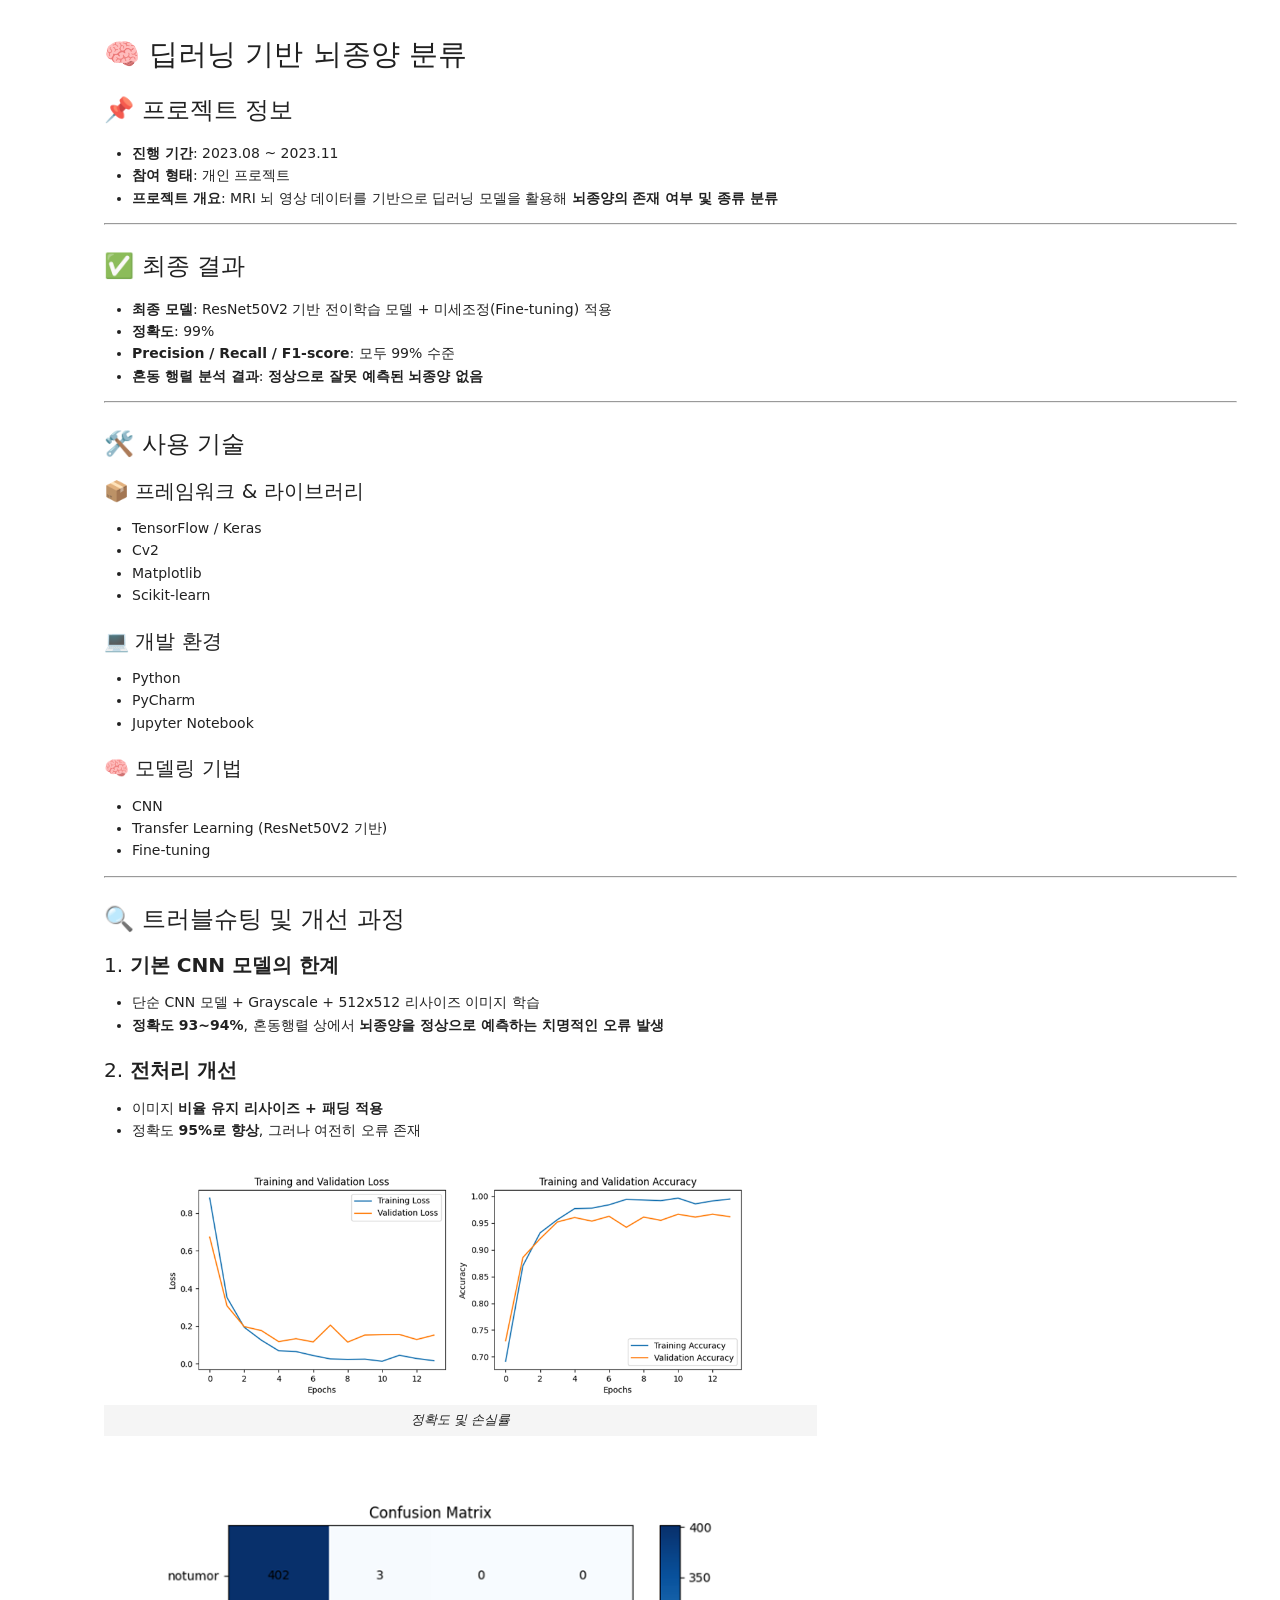
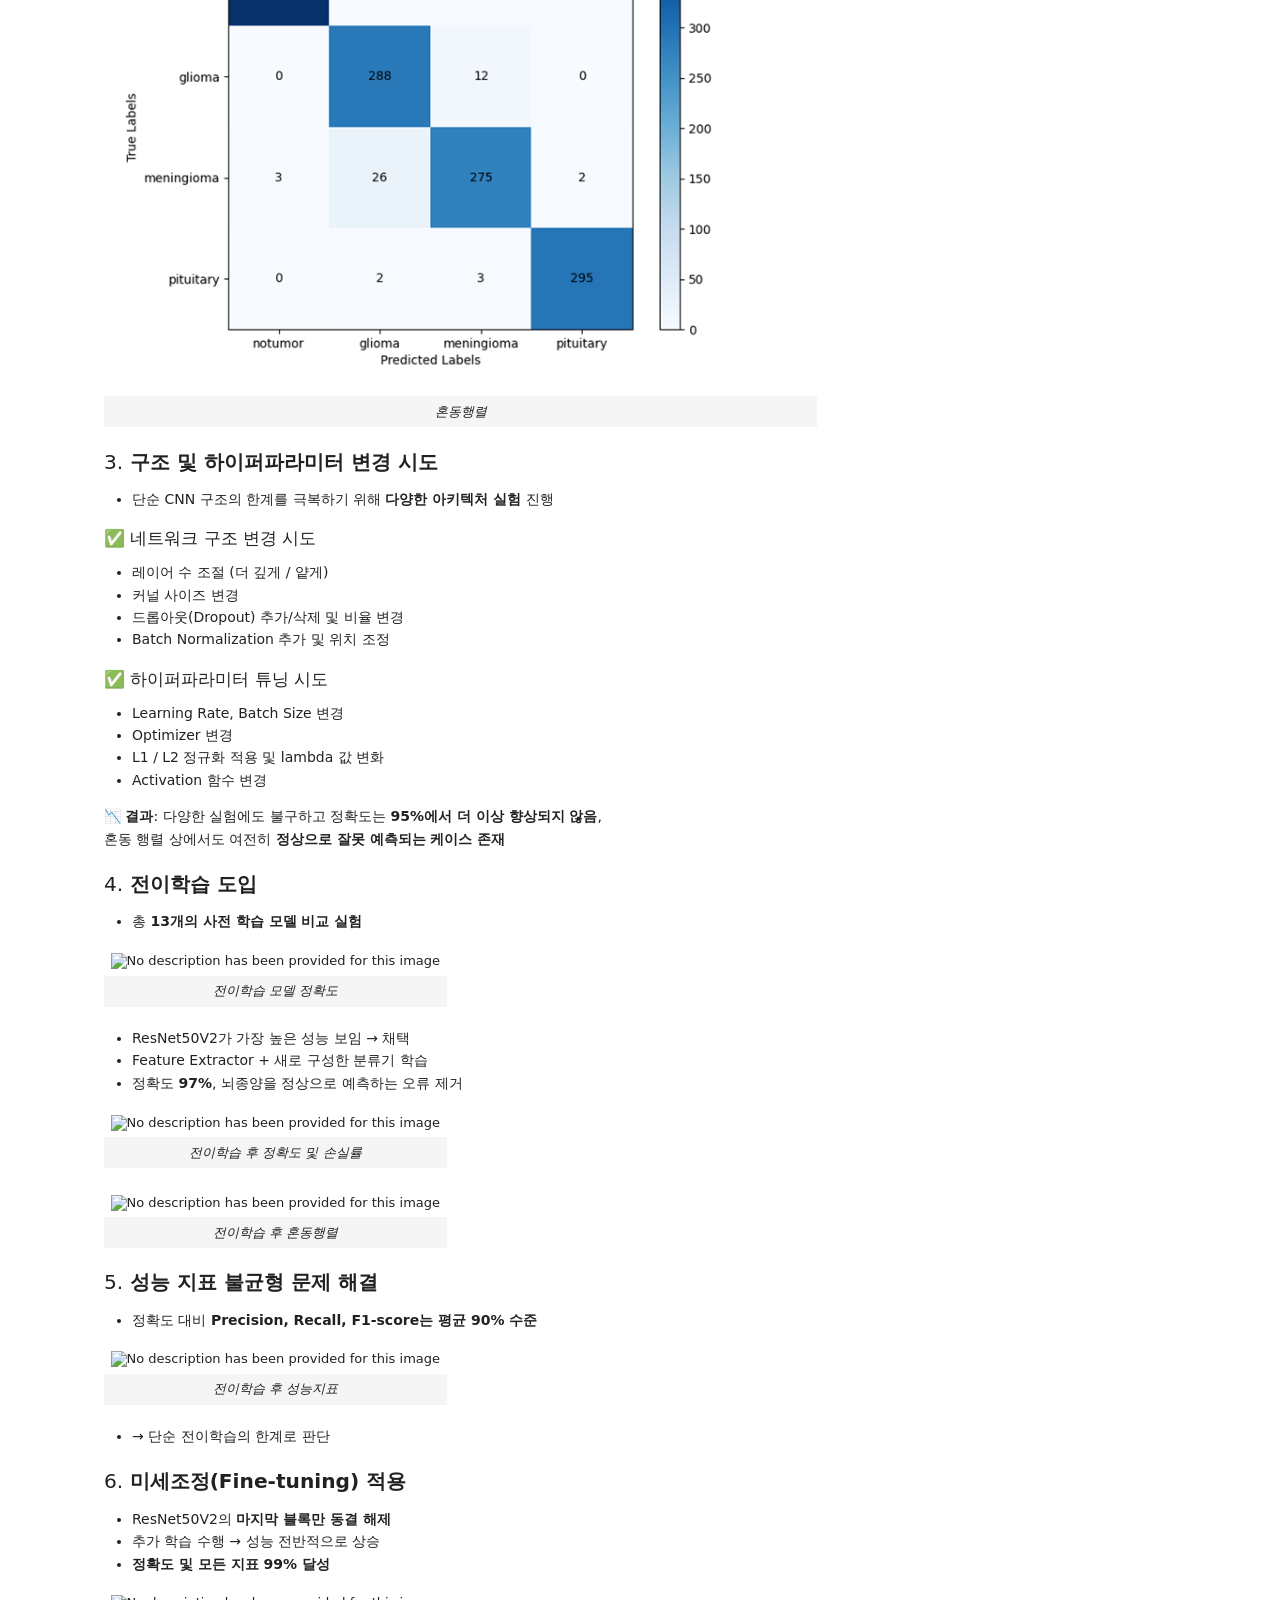
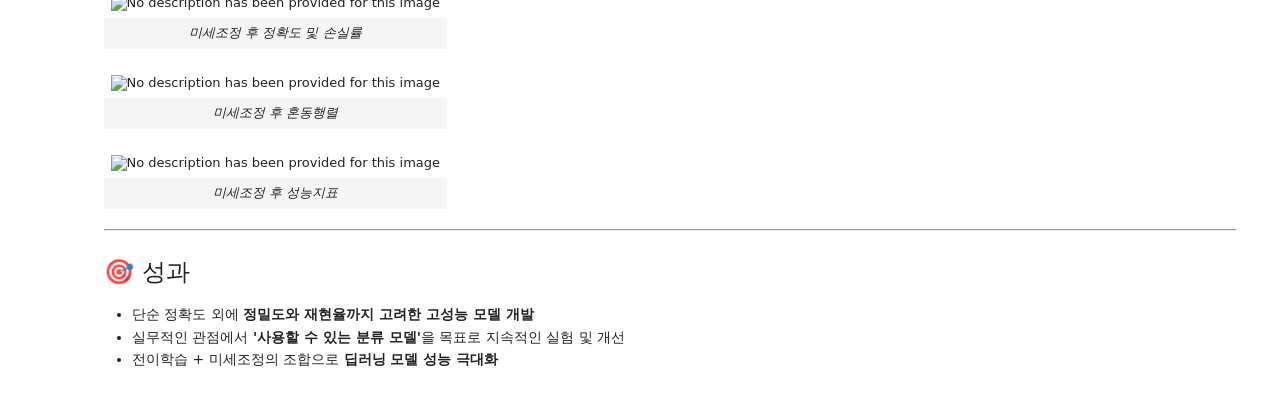
==== commit 36f10aa7: "Add files via upload" ====
--- a/contents/brain_tumor.html
+++ b/contents/brain_tumor.html
@@ -7556,11 +7556,11 @@
 <li>정확도 <strong>95%로 향상</strong>, 그러나 여전히 오류 존재</li>
 </ul>
 <table style="margin: 0; margin-bottom: 20px;">
-<tr><td><img alt="No description has been provided for this image" src="images/base_acc.png" style="width: 700px; height: auto;"/></td></tr>
+<tr><td><img alt="No description has been provided for this image" src="/images/base_acc.png" style="width: 700px; height: auto;"/></td></tr>
 <tr><td style="text-align: center;"><i>정확도 및 손실률</i></td></tr>
 </table>
 <table style="margin: 0; margin-bottom: 20px;">
-<tr><td><img alt="No description has been provided for this image" src="images/base_cm.png" style="width: 700px; height: auto;"/></td></tr>
+<tr><td><img alt="No description has been provided for this image" src="/images/base_cm.png" style="width: 700px; height: auto;"/></td></tr>
 <tr><td style="text-align: center;"><i>혼동행렬</i></td></tr>
 </table>
 <h3 id="3.-%EA%B5%AC%EC%A1%B0-%EB%B0%8F-%ED%95%98%EC%9D%B4%ED%8D%BC%ED%8C%8C%EB%9D%BC%EB%AF%B8%ED%84%B0-%EB%B3%80%EA%B2%BD-%EC%8B%9C%EB%8F%84">3. <strong>구조 및 하이퍼파라미터 변경 시도</strong><a class="anchor-link" href="#3.-%EA%B5%AC%EC%A1%B0-%EB%B0%8F-%ED%95%98%EC%9D%B4%ED%8D%BC%ED%8C%8C%EB%9D%BC%EB%AF%B8%ED%84%B0-%EB%B3%80%EA%B2%BD-%EC%8B%9C%EB%8F%84">¶</a></h3><ul>
@@ -7584,7 +7584,7 @@
 <li>총 <strong>13개의 사전 학습 모델 비교 실험</strong></li>
 </ul>
 <table style="margin: 0; margin-bottom: 20px;">
-<tr><td><img alt="No description has been provided for this image" src="images/tf_model_select.png" style="width: 700px; height: auto;"/></td></tr>
+<tr><td><img alt="No description has been provided for this image" src="https://john-yim.github.io/portfolio/images/tf_model_select.png" style="width: 700px; height: auto;"/></td></tr>
 <tr><td style="text-align: center;"><i>전이학습 모델 정확도</i></td></tr>
 </table>
 <ul>
@@ -7593,18 +7593,18 @@
 <li>정확도 <strong>97%</strong>, 뇌종양을 정상으로 예측하는 오류 제거</li>
 </ul>
 <table style="margin: 0; margin-bottom: 20px;">
-<tr><td><img alt="No description has been provided for this image" src="images/tf_acc.png" style="width: 700px; height: auto;"/></td></tr>
+<tr><td><img alt="No description has been provided for this image" src="https://john-yim.github.io/portfolio/images/tf_acc.png" style="width: 700px; height: auto;"/></td></tr>
 <tr><td style="text-align: center;"><i>전이학습 후 정확도 및 손실률</i></td></tr>
 </table>
 <table style="margin: 0; margin-bottom: 20px;">
-<tr><td><img alt="No description has been provided for this image" src="images/tf_cm.png" style="width: 700px; height: auto;"/></td></tr>
+<tr><td><img alt="No description has been provided for this image" src="https://john-yim.github.io/portfolio/images/tf_cm.png" style="width: 700px; height: auto;"/></td></tr>
 <tr><td style="text-align: center;"><i>전이학습 후 혼동행렬</i></td></tr>
 </table>
 <h3 id="5.-%EC%84%B1%EB%8A%A5-%EC%A7%80%ED%91%9C-%EB%B6%88%EA%B7%A0%ED%98%95-%EB%AC%B8%EC%A0%9C-%ED%95%B4%EA%B2%B0">5. <strong>성능 지표 불균형 문제 해결</strong><a class="anchor-link" href="#5.-%EC%84%B1%EB%8A%A5-%EC%A7%80%ED%91%9C-%EB%B6%88%EA%B7%A0%ED%98%95-%EB%AC%B8%EC%A0%9C-%ED%95%B4%EA%B2%B0">¶</a></h3><ul>
 <li>정확도 대비 <strong>Precision, Recall, F1-score는 평균 90% 수준</strong></li>
 </ul>
 <table style="margin: 0; margin-bottom: 20px;">
-<tr><td><img alt="No description has been provided for this image" src="images/tf_score.png" style="width: 700px; height: auto;"/></td></tr>
+<tr><td><img alt="No description has been provided for this image" src="https://john-yim.github.io/portfolio/images/tf_score.png" style="width: 700px; height: auto;"/></td></tr>
 <tr><td style="text-align: center;"><i>전이학습 후 성능지표</i></td></tr>
 </table>
 <ul>
@@ -7616,21 +7616,21 @@
 <li><strong>정확도 및 모든 지표 99% 달성</strong></li>
 </ul>
 <table style="margin: 0; margin-bottom: 20px;">
-<tr><td><img alt="No description has been provided for this image" src="images/ft_acc.png" style="width: 700px; height: auto;"/></td></tr>
+<tr><td><img alt="No description has been provided for this image" src="https://john-yim.github.io/portfolio/images/ft_acc.png" style="width: 700px; height: auto;"/></td></tr>
 <tr><td style="text-align: center;"><i>미세조정 후 정확도 및 손실률</i></td></tr>
 </table>
 <table style="margin: 0; margin-bottom: 20px;">
-<tr><td><img alt="No description has been provided for this image" src="images/ft_cm.png" style="width: 700px; height: auto;"/></td></tr>
+<tr><td><img alt="No description has been provided for this image" src="https://john-yim.github.io/portfolio/images/ft_cm.png" style="width: 700px; height: auto;"/></td></tr>
 <tr><td style="text-align: center;"><i>미세조정 후 혼동행렬</i></td></tr>
 </table>
 <table style="margin: 0; margin-bottom: 20px;">
-<tr><td><img alt="No description has been provided for this image" src="images/ft_score.png" style="width: 700px; height: auto;"/></td></tr>
+<tr><td><img alt="No description has been provided for this image" src="https://john-yim.github.io/portfolio/images/ft_score.png" style="width: 700px; height: auto;"/></td></tr>
 <tr><td style="text-align: center;"><i>미세조정 후 성능지표</i></td></tr>
 </table>
 <hr/>
 <h2 id="%F0%9F%8E%AF-%EC%84%B1%EA%B3%BC">🎯 성과<a class="anchor-link" href="#%F0%9F%8E%AF-%EC%84%B1%EA%B3%BC">¶</a></h2><ul>
 <li>단순 정확도 외에 <strong>정밀도와 재현율까지 고려한 고성능 모델 개발</strong></li>
-<li>실무적인 관점에서 <strong>'놓치지 않는 분류 모델'</strong>을 목표로 지속적인 실험 및 개선</li>
+<li>실무적인 관점에서 <strong>'사용할 수 있는 분류 모델'</strong>을 목표로 지속적인 실험 및 개선</li>
 <li>전이학습 + 미세조정의 조합으로 <strong>딥러닝 모델 성능 극대화</strong></li>
 </ul>
 </div>
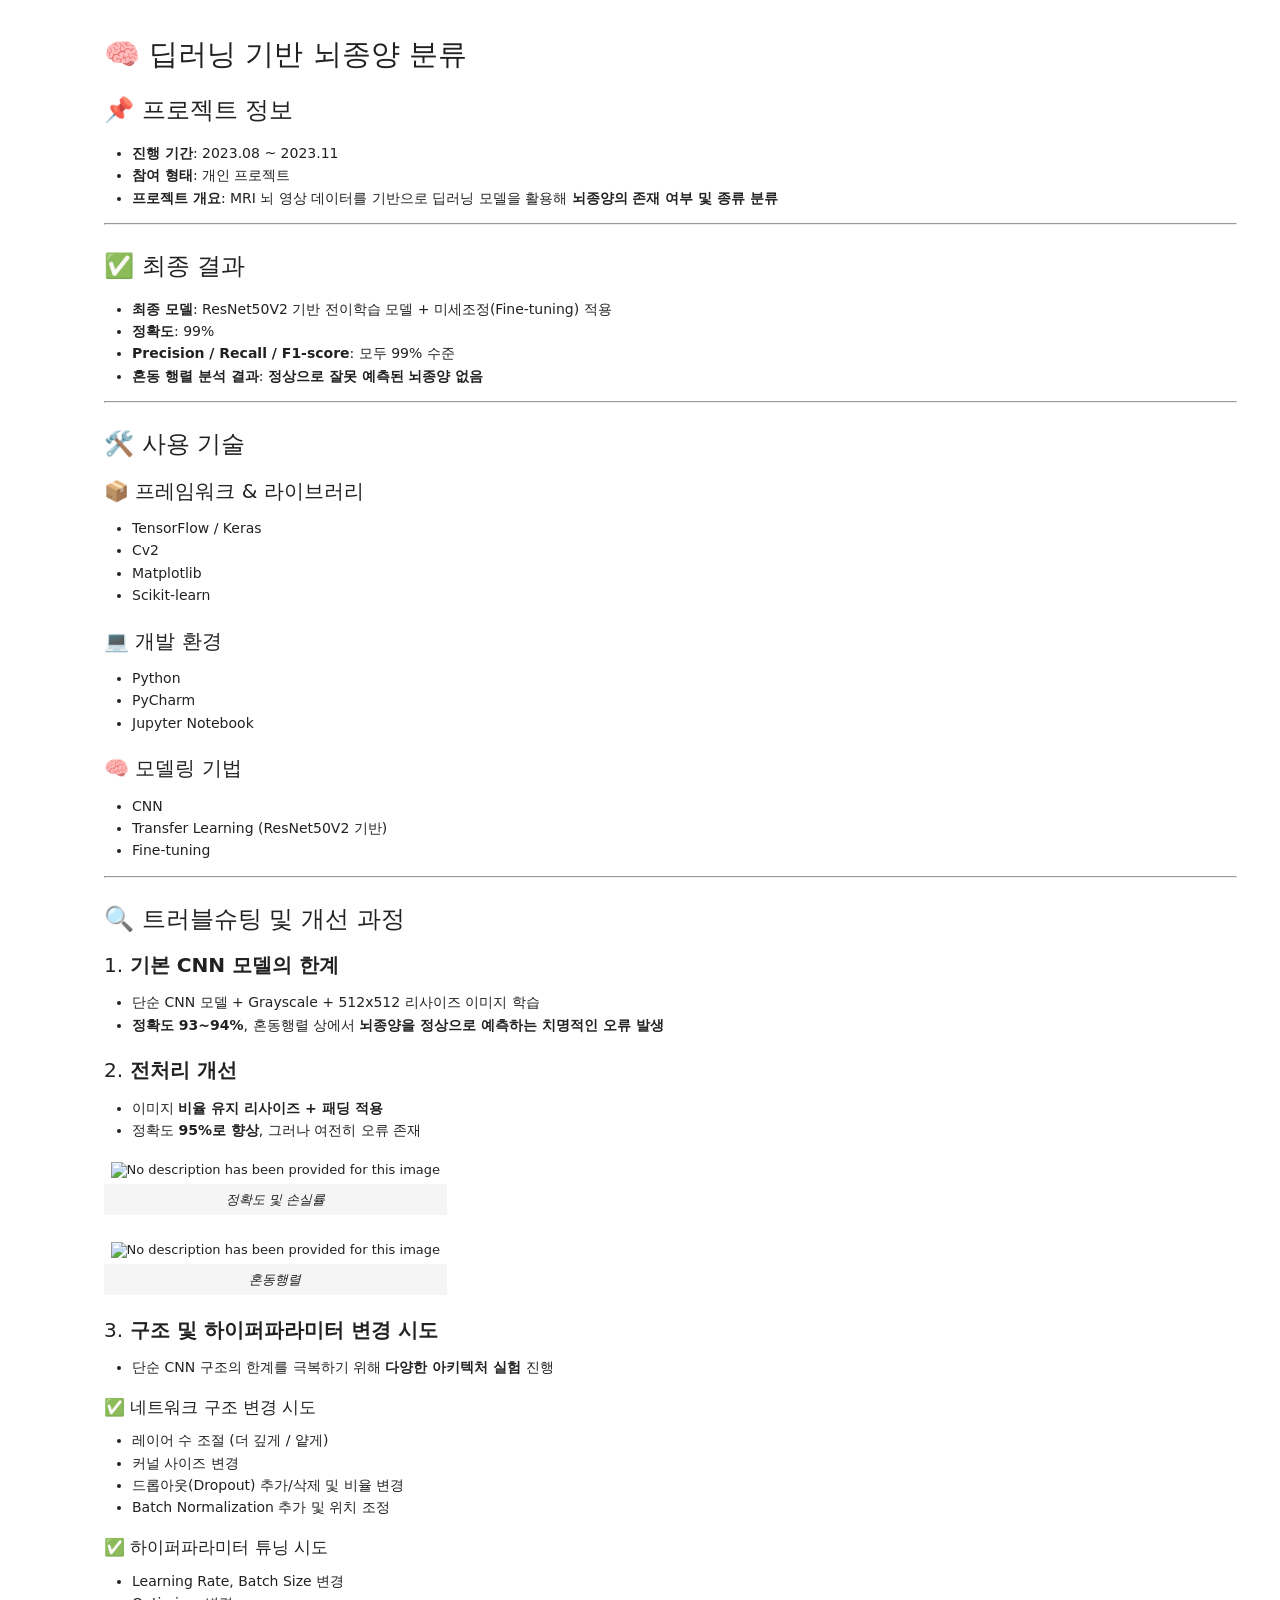
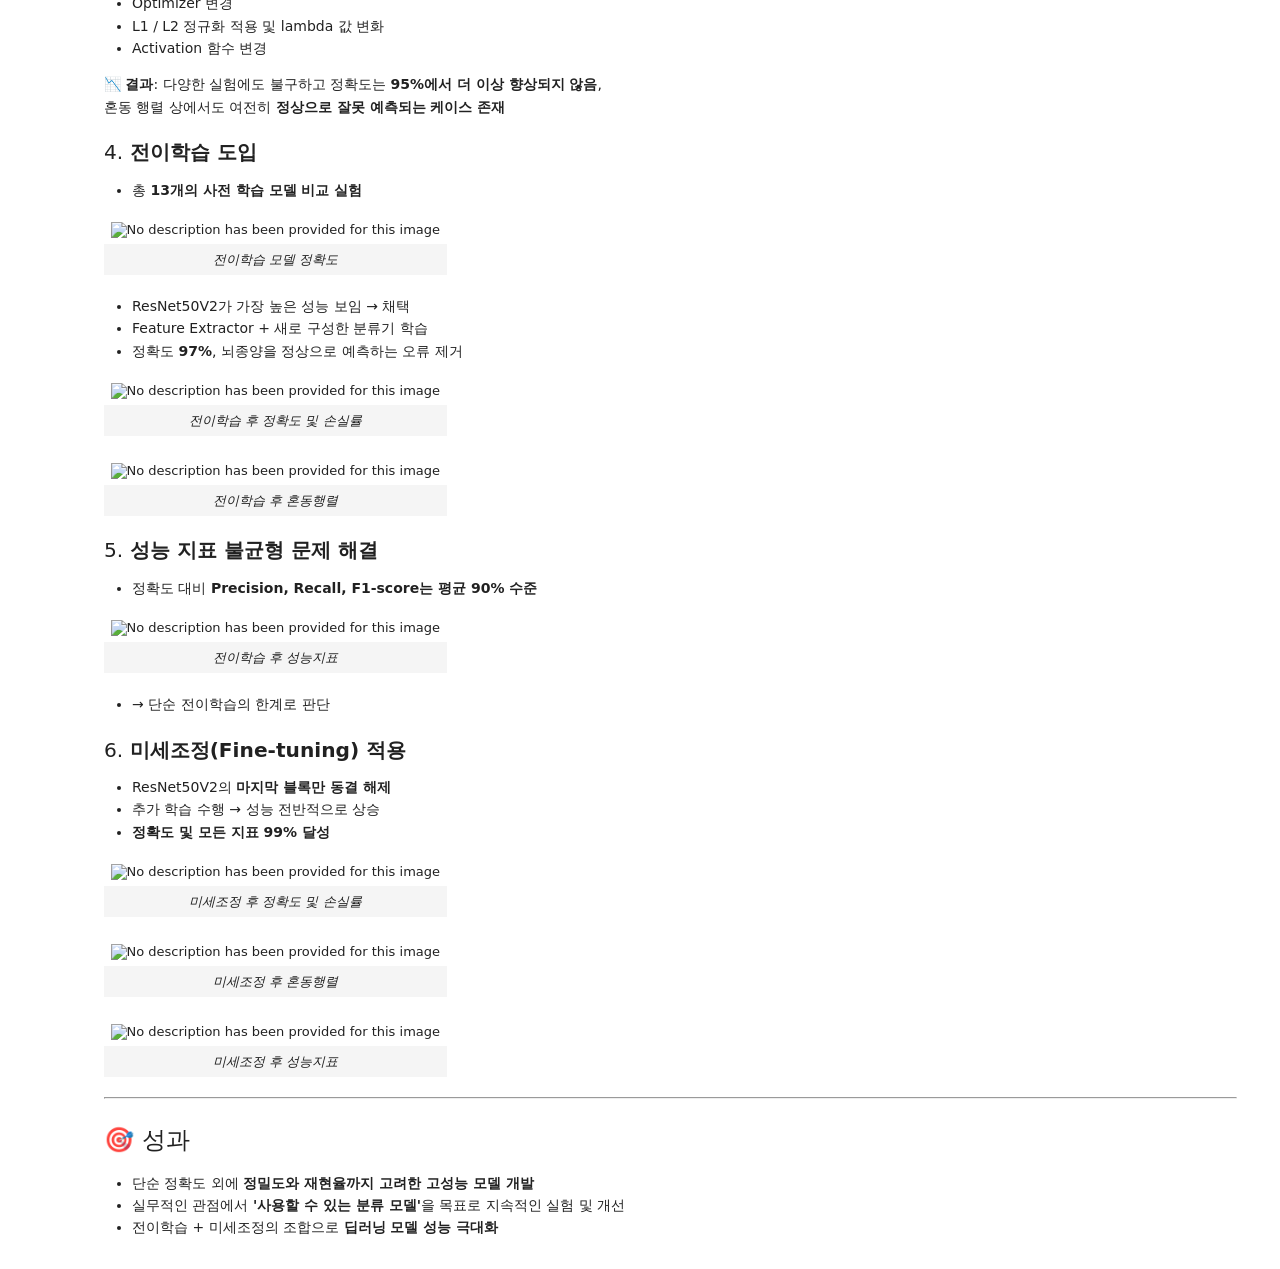
==== commit 1551e0ee: "Update brain_tumor.html" ====
--- a/contents/brain_tumor.html
+++ b/contents/brain_tumor.html
@@ -7556,11 +7556,11 @@
 <li>정확도 <strong>95%로 향상</strong>, 그러나 여전히 오류 존재</li>
 </ul>
 <table style="margin: 0; margin-bottom: 20px;">
-<tr><td><img alt="No description has been provided for this image" src="/images/base_acc.png" style="width: 700px; height: auto;"/></td></tr>
+<tr><td><img alt="No description has been provided for this image" src="https://john-yim.github.io/portfolio/images/base_acc.png" style="width: 700px; height: auto;"/></td></tr>
 <tr><td style="text-align: center;"><i>정확도 및 손실률</i></td></tr>
 </table>
 <table style="margin: 0; margin-bottom: 20px;">
-<tr><td><img alt="No description has been provided for this image" src="/images/base_cm.png" style="width: 700px; height: auto;"/></td></tr>
+<tr><td><img alt="No description has been provided for this image" src="https://john-yim.github.io/portfolio/images/base_cm.png" style="width: 700px; height: auto;"/></td></tr>
 <tr><td style="text-align: center;"><i>혼동행렬</i></td></tr>
 </table>
 <h3 id="3.-%EA%B5%AC%EC%A1%B0-%EB%B0%8F-%ED%95%98%EC%9D%B4%ED%8D%BC%ED%8C%8C%EB%9D%BC%EB%AF%B8%ED%84%B0-%EB%B3%80%EA%B2%BD-%EC%8B%9C%EB%8F%84">3. <strong>구조 및 하이퍼파라미터 변경 시도</strong><a class="anchor-link" href="#3.-%EA%B5%AC%EC%A1%B0-%EB%B0%8F-%ED%95%98%EC%9D%B4%ED%8D%BC%ED%8C%8C%EB%9D%BC%EB%AF%B8%ED%84%B0-%EB%B3%80%EA%B2%BD-%EC%8B%9C%EB%8F%84">¶</a></h3><ul>
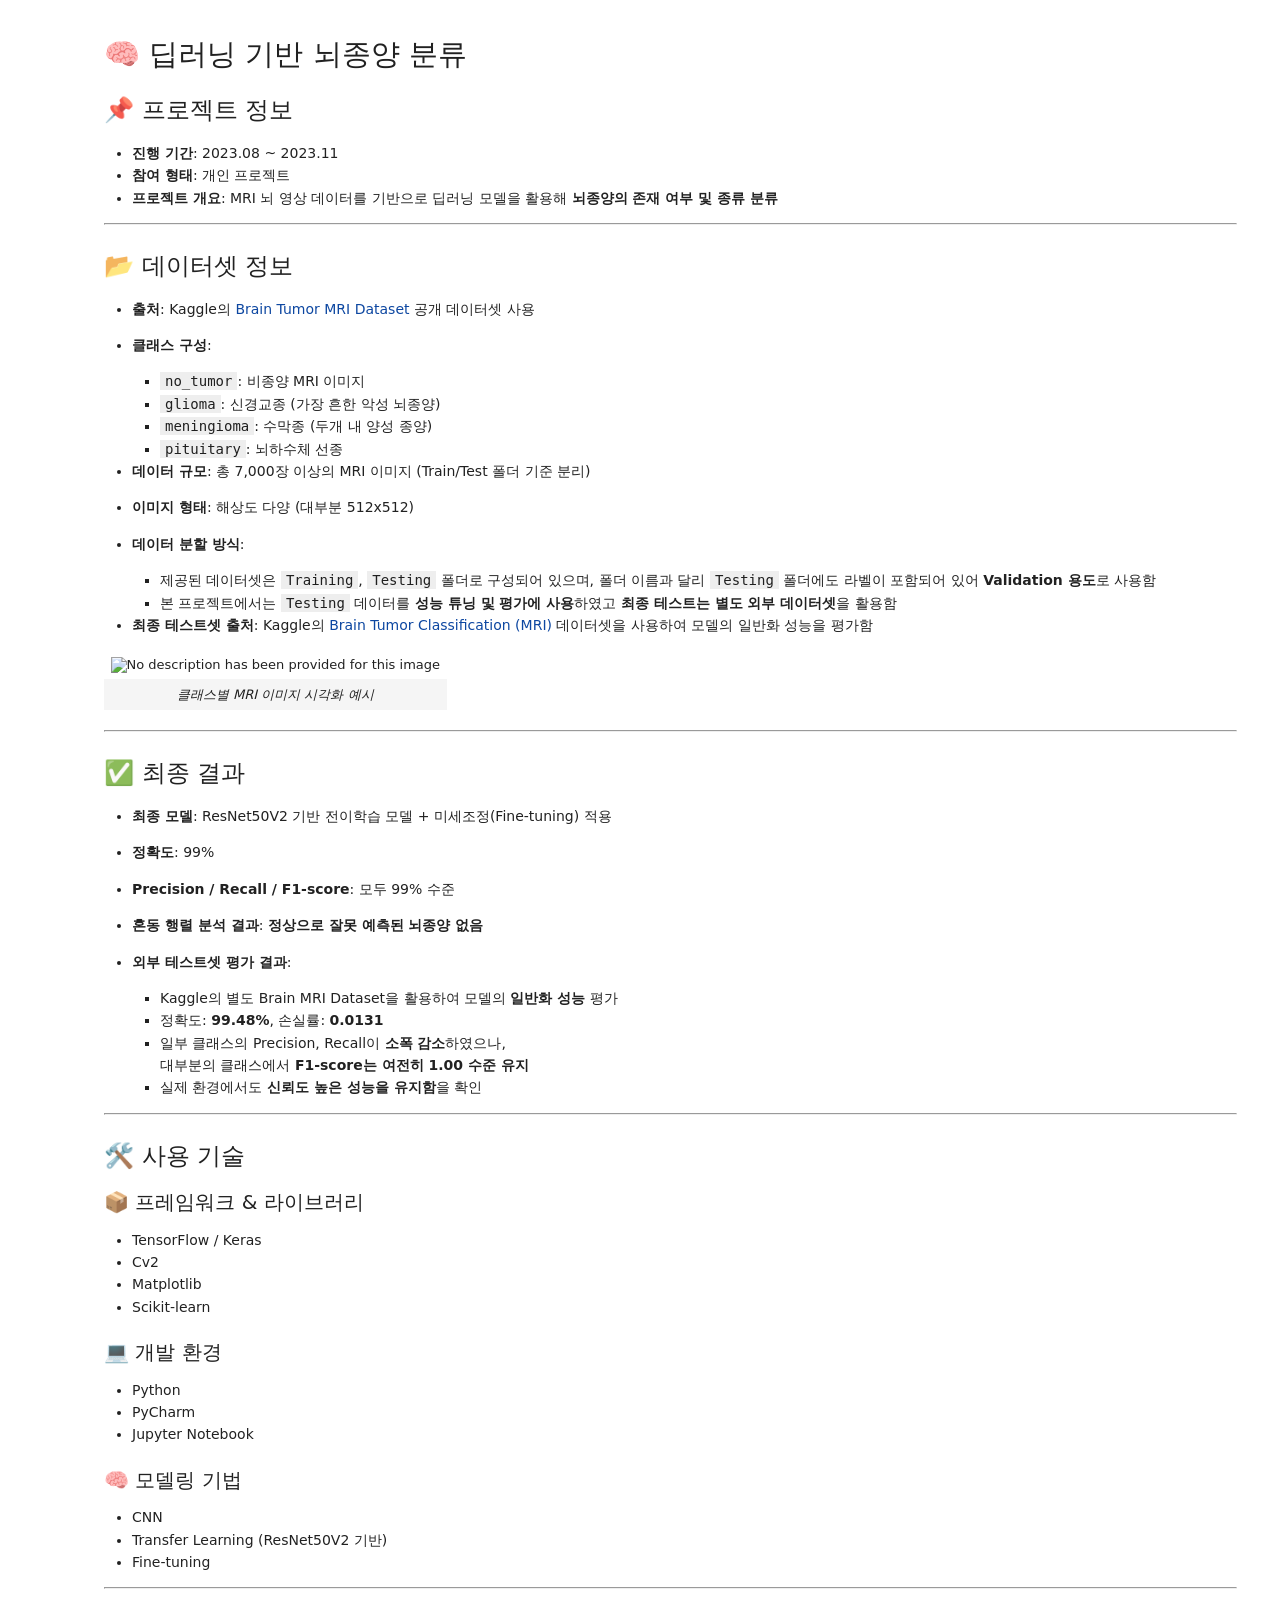
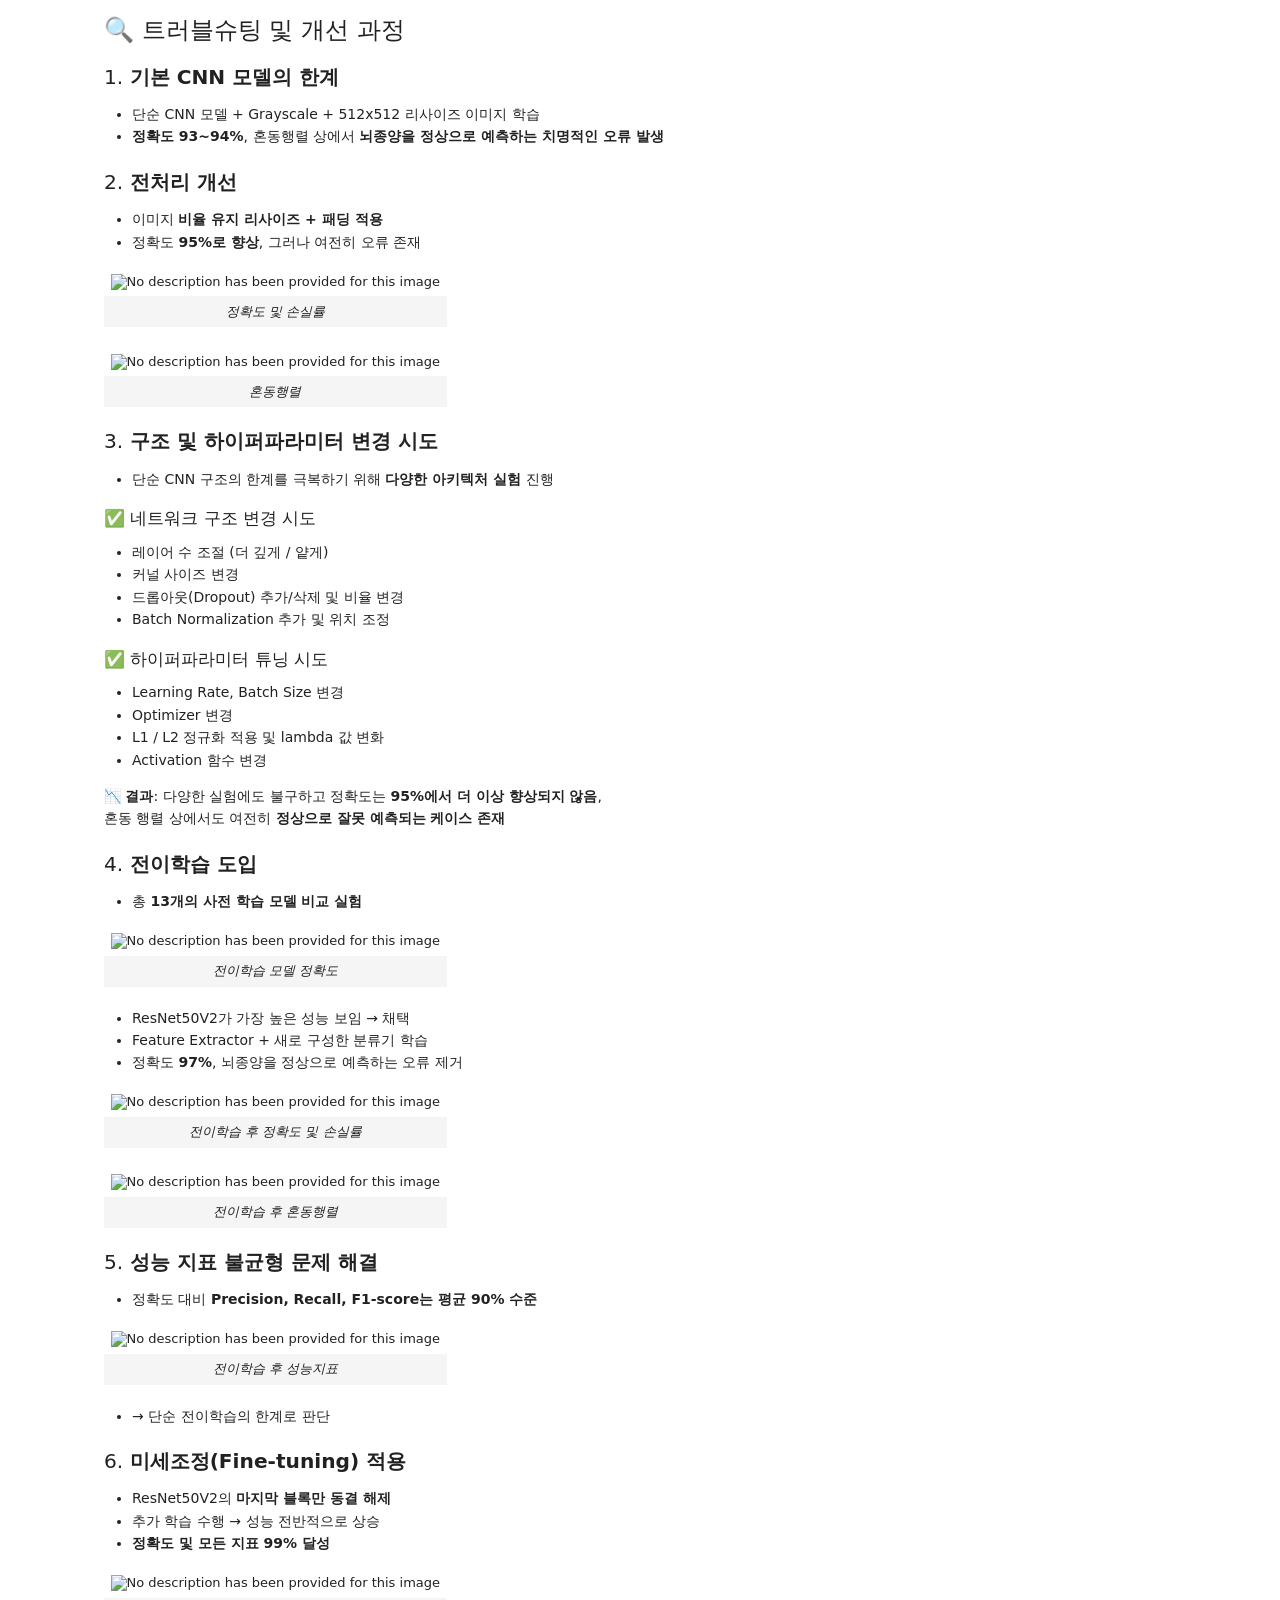
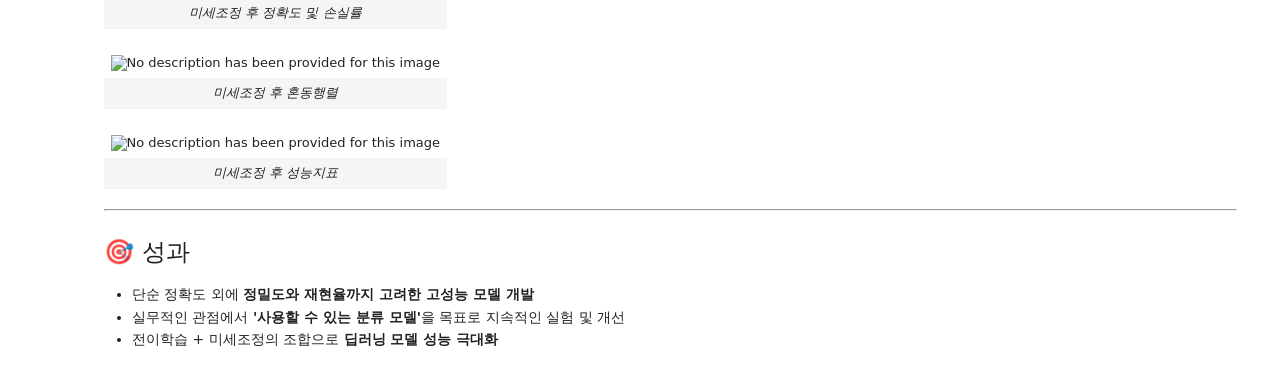
==== commit 22d4b8a8: "Add files via upload" ====
--- a/contents/brain_tumor.html
+++ b/contents/brain_tumor.html
@@ -7523,11 +7523,59 @@
 <li><strong>프로젝트 개요</strong>: MRI 뇌 영상 데이터를 기반으로 딥러닝 모델을 활용해 <strong>뇌종양의 존재 여부 및 종류 분류</strong></li>
 </ul>
 <hr/>
+<h2 id="%F0%9F%93%82-%EB%8D%B0%EC%9D%B4%ED%84%B0%EC%85%8B-%EC%A0%95%EB%B3%B4">📂 데이터셋 정보<a class="anchor-link" href="#%F0%9F%93%82-%EB%8D%B0%EC%9D%B4%ED%84%B0%EC%85%8B-%EC%A0%95%EB%B3%B4">¶</a></h2><ul>
+<li><p><strong>출처</strong>: Kaggle의 <a href="https://www.kaggle.com/datasets/masoudnickparvar/brain-tumor-mri-dataset/data">Brain Tumor MRI Dataset</a> 공개 데이터셋 사용</p>
+</li>
+<li><p><strong>클래스 구성</strong>:</p>
+<ul>
+<li><code>no_tumor</code>: 비종양 MRI 이미지</li>
+<li><code>glioma</code>: 신경교종 (가장 흔한 악성 뇌종양)</li>
+<li><code>meningioma</code>: 수막종 (두개 내 양성 종양)</li>
+<li><code>pituitary</code>: 뇌하수체 선종</li>
+</ul>
+</li>
+<li><p><strong>데이터 규모</strong>: 총 7,000장 이상의 MRI 이미지 (Train/Test 폴더 기준 분리)</p>
+</li>
+<li><p><strong>이미지 형태</strong>: 해상도 다양 (대부분 512x512)</p>
+</li>
+<li><p><strong>데이터 분할 방식</strong>:</p>
+<ul>
+<li>제공된 데이터셋은 <code>Training</code>, <code>Testing</code> 폴더로 구성되어 있으며,
+폴더 이름과 달리 <code>Testing</code> 폴더에도 라벨이 포함되어 있어 <strong>Validation 용도</strong>로 사용함</li>
+<li>본 프로젝트에서는 <code>Testing</code> 데이터를 <strong>성능 튜닝 및 평가에 사용</strong>하였고 <strong>최종 테스트는 별도 외부 데이터셋</strong>을 활용함</li>
+</ul>
+</li>
+<li><p><strong>최종 테스트셋 출처</strong>:
+Kaggle의 <a href="https://www.kaggle.com/datasets/sartajbhuvaji/brain-tumor-classification-mri">Brain Tumor Classification (MRI)</a> 데이터셋을 사용하여 모델의 일반화 성능을 평가함</p>
+</li>
+</ul>
+<table style="margin: 0; margin-bottom: 20px;">
+<tr>
+<td><img alt="No description has been provided for this image" src="../images/dataset_overview.png" style="width: 700px; height: auto;"/></td>
+</tr>
+<tr>
+<td style="text-align: center;"><i>클래스별 MRI 이미지 시각화 예시</i></td>
+</tr>
+</table>
+<hr/>
 <h2 id="%E2%9C%85-%EC%B5%9C%EC%A2%85-%EA%B2%B0%EA%B3%BC">✅ 최종 결과<a class="anchor-link" href="#%E2%9C%85-%EC%B5%9C%EC%A2%85-%EA%B2%B0%EA%B3%BC">¶</a></h2><ul>
-<li><strong>최종 모델</strong>: ResNet50V2 기반 전이학습 모델 + 미세조정(Fine-tuning) 적용</li>
-<li><strong>정확도</strong>: 99%</li>
-<li><strong>Precision / Recall / F1-score</strong>: 모두 99% 수준</li>
-<li><strong>혼동 행렬 분석 결과</strong>: <strong>정상으로 잘못 예측된 뇌종양 없음</strong></li>
+<li><p><strong>최종 모델</strong>: ResNet50V2 기반 전이학습 모델 + 미세조정(Fine-tuning) 적용</p>
+</li>
+<li><p><strong>정확도</strong>: 99%</p>
+</li>
+<li><p><strong>Precision / Recall / F1-score</strong>: 모두 99% 수준</p>
+</li>
+<li><p><strong>혼동 행렬 분석 결과</strong>: <strong>정상으로 잘못 예측된 뇌종양 없음</strong></p>
+</li>
+<li><p><strong>외부 테스트셋 평가 결과</strong>:</p>
+<ul>
+<li>Kaggle의 별도 Brain MRI Dataset을 활용하여 모델의 <strong>일반화 성능</strong> 평가</li>
+<li>정확도: <strong>99.48%</strong>, 손실률: <strong>0.0131</strong></li>
+<li>일부 클래스의 Precision, Recall이 <strong>소폭 감소</strong>하였으나,<br/>
+대부분의 클래스에서 <strong>F1-score는 여전히 1.00 수준 유지</strong></li>
+<li>실제 환경에서도 <strong>신뢰도 높은 성능을 유지함</strong>을 확인</li>
+</ul>
+</li>
 </ul>
 <hr/>
 <h2 id="%F0%9F%9B%A0%EF%B8%8F-%EC%82%AC%EC%9A%A9-%EA%B8%B0%EC%88%A0">🛠️ 사용 기술<a class="anchor-link" href="#%F0%9F%9B%A0%EF%B8%8F-%EC%82%AC%EC%9A%A9-%EA%B8%B0%EC%88%A0">¶</a></h2><h3 id="%F0%9F%93%A6-%ED%94%84%EB%A0%88%EC%9E%84%EC%9B%8C%ED%81%AC-&amp;-%EB%9D%BC%EC%9D%B4%EB%B8%8C%EB%9F%AC%EB%A6%AC">📦 프레임워크 &amp; 라이브러리<a class="anchor-link" href="#%F0%9F%93%A6-%ED%94%84%EB%A0%88%EC%9E%84%EC%9B%8C%ED%81%AC-&amp;-%EB%9D%BC%EC%9D%B4%EB%B8%8C%EB%9F%AC%EB%A6%AC">¶</a></h3><ul>
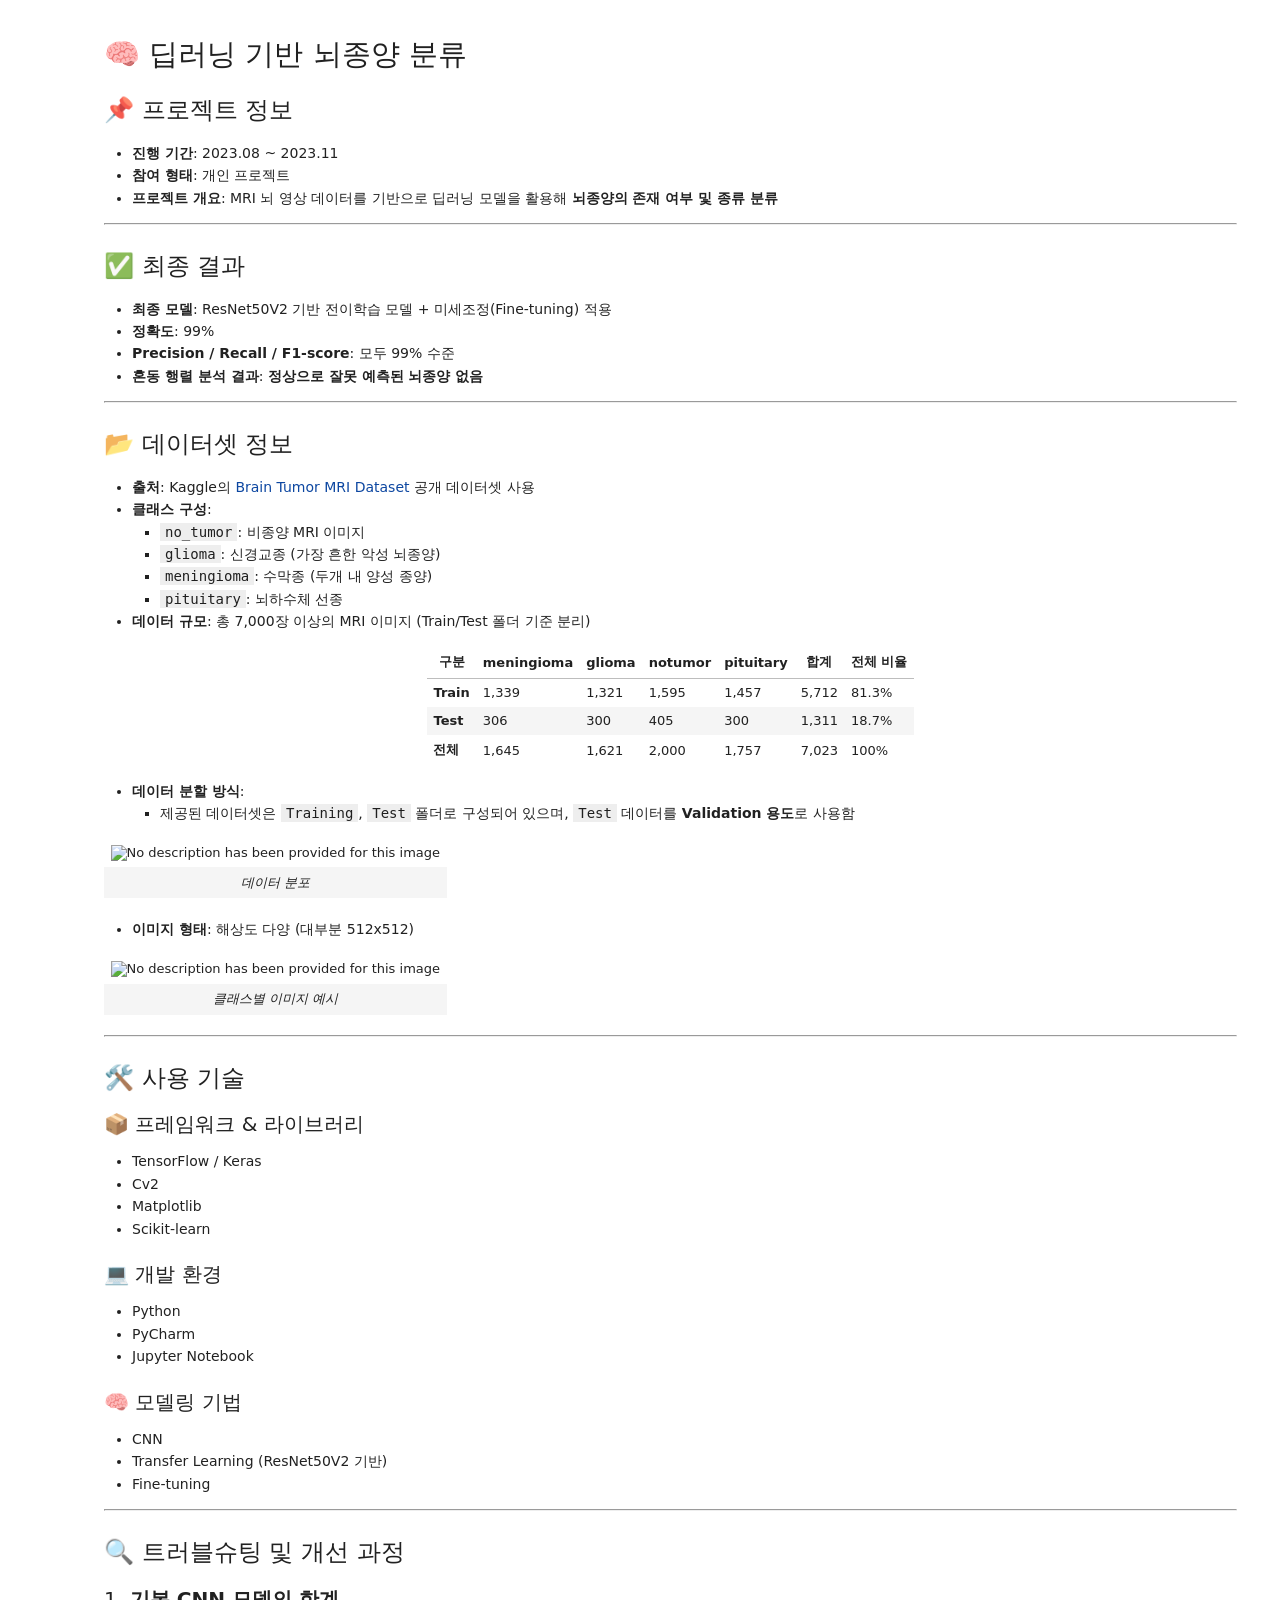
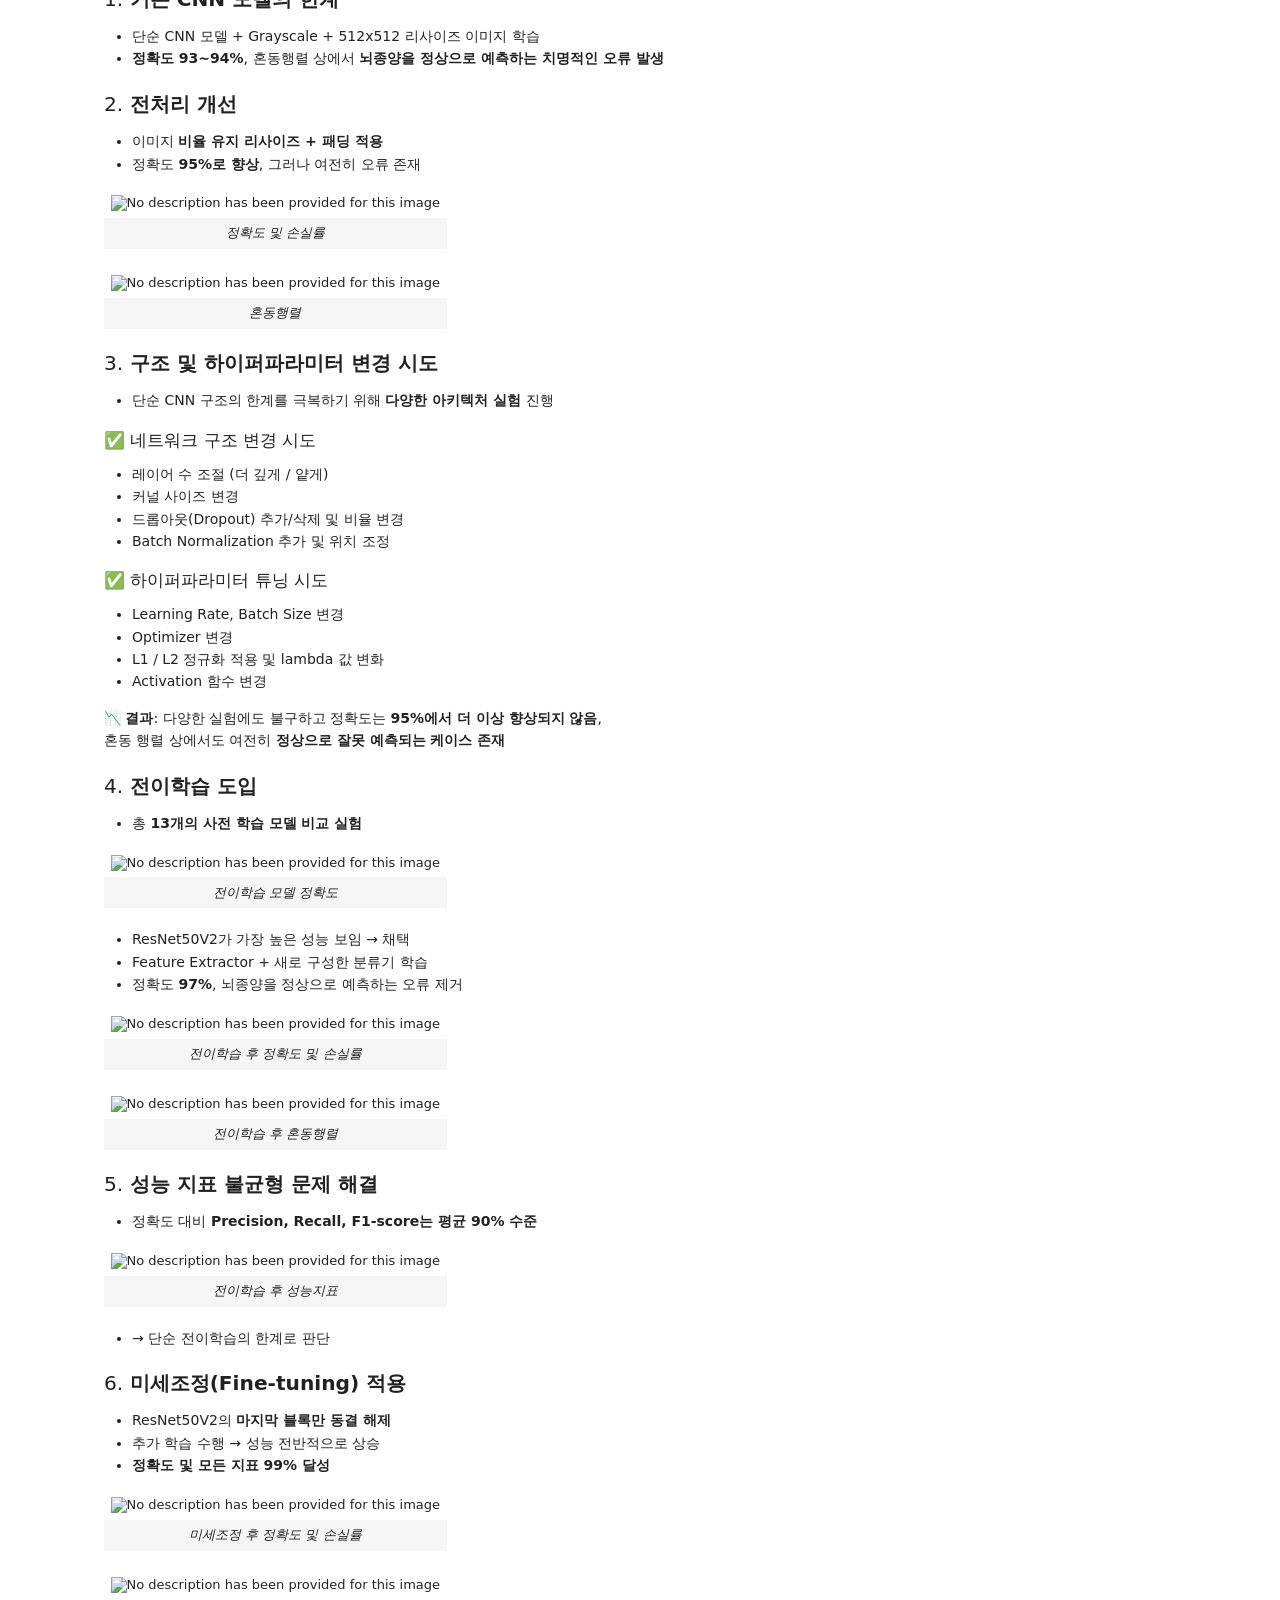
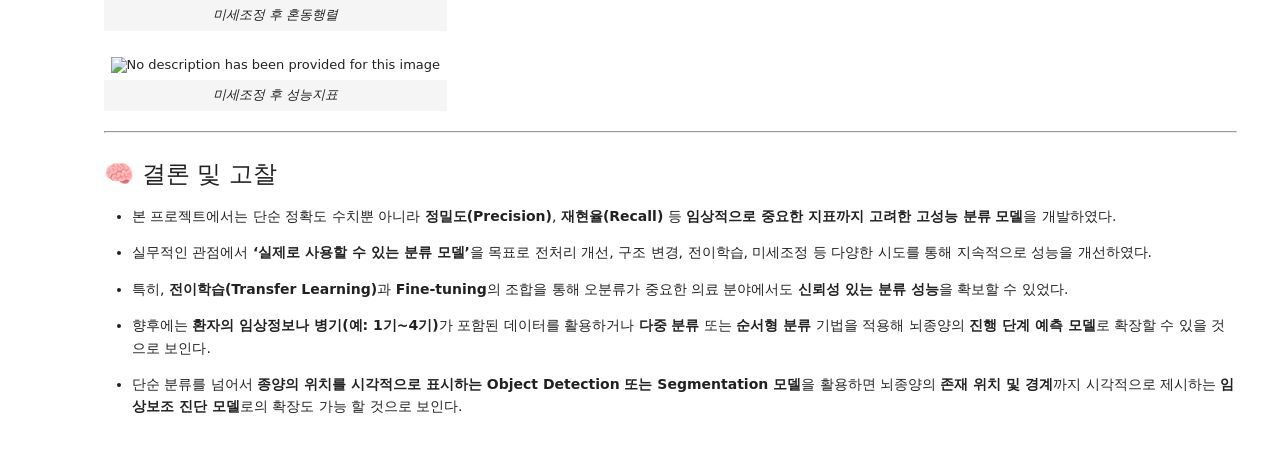
==== commit dbe5e22a: "Add files via upload" ====
--- a/contents/brain_tumor.html
+++ b/contents/brain_tumor.html
@@ -7523,60 +7523,92 @@
 <li><strong>프로젝트 개요</strong>: MRI 뇌 영상 데이터를 기반으로 딥러닝 모델을 활용해 <strong>뇌종양의 존재 여부 및 종류 분류</strong></li>
 </ul>
 <hr/>
+<h2 id="%E2%9C%85-%EC%B5%9C%EC%A2%85-%EA%B2%B0%EA%B3%BC">✅ 최종 결과<a class="anchor-link" href="#%E2%9C%85-%EC%B5%9C%EC%A2%85-%EA%B2%B0%EA%B3%BC">¶</a></h2><ul>
+<li><strong>최종 모델</strong>: ResNet50V2 기반 전이학습 모델 + 미세조정(Fine-tuning) 적용</li>
+<li><strong>정확도</strong>: 99%</li>
+<li><strong>Precision / Recall / F1-score</strong>: 모두 99% 수준</li>
+<li><strong>혼동 행렬 분석 결과</strong>: <strong>정상으로 잘못 예측된 뇌종양 없음</strong></li>
+</ul>
+<hr/>
 <h2 id="%F0%9F%93%82-%EB%8D%B0%EC%9D%B4%ED%84%B0%EC%85%8B-%EC%A0%95%EB%B3%B4">📂 데이터셋 정보<a class="anchor-link" href="#%F0%9F%93%82-%EB%8D%B0%EC%9D%B4%ED%84%B0%EC%85%8B-%EC%A0%95%EB%B3%B4">¶</a></h2><ul>
-<li><p><strong>출처</strong>: Kaggle의 <a href="https://www.kaggle.com/datasets/masoudnickparvar/brain-tumor-mri-dataset/data">Brain Tumor MRI Dataset</a> 공개 데이터셋 사용</p>
-</li>
-<li><p><strong>클래스 구성</strong>:</p>
-<ul>
+<li><strong>출처</strong>: Kaggle의 <a href="https://www.kaggle.com/datasets/masoudnickparvar/brain-tumor-mri-dataset/data">Brain Tumor MRI Dataset</a> 공개 데이터셋 사용</li>
+<li><strong>클래스 구성</strong>:<ul>
 <li><code>no_tumor</code>: 비종양 MRI 이미지</li>
 <li><code>glioma</code>: 신경교종 (가장 흔한 악성 뇌종양)</li>
 <li><code>meningioma</code>: 수막종 (두개 내 양성 종양)</li>
 <li><code>pituitary</code>: 뇌하수체 선종</li>
 </ul>
 </li>
-<li><p><strong>데이터 규모</strong>: 총 7,000장 이상의 MRI 이미지 (Train/Test 폴더 기준 분리)</p>
-</li>
-<li><p><strong>이미지 형태</strong>: 해상도 다양 (대부분 512x512)</p>
-</li>
-<li><p><strong>데이터 분할 방식</strong>:</p>
+<li><strong>데이터 규모</strong>: 총 7,000장 이상의 MRI 이미지 (Train/Test 폴더 기준 분리)</li>
+</ul>
+<table>
+<thead>
+<tr>
+<th>구분</th>
+<th>meningioma</th>
+<th>glioma</th>
+<th>notumor</th>
+<th>pituitary</th>
+<th>합계</th>
+<th>전체 비율</th>
+</tr>
+</thead>
+<tbody>
+<tr>
+<td><strong>Train</strong></td>
+<td>1,339</td>
+<td>1,321</td>
+<td>1,595</td>
+<td>1,457</td>
+<td>5,712</td>
+<td>81.3%</td>
+</tr>
+<tr>
+<td><strong>Test</strong></td>
+<td>306</td>
+<td>300</td>
+<td>405</td>
+<td>300</td>
+<td>1,311</td>
+<td>18.7%</td>
+</tr>
+<tr>
+<td><strong>전체</strong></td>
+<td>1,645</td>
+<td>1,621</td>
+<td>2,000</td>
+<td>1,757</td>
+<td>7,023</td>
+<td>100%</td>
+</tr>
+</tbody>
+</table>
 <ul>
-<li>제공된 데이터셋은 <code>Training</code>, <code>Testing</code> 폴더로 구성되어 있으며,
-폴더 이름과 달리 <code>Testing</code> 폴더에도 라벨이 포함되어 있어 <strong>Validation 용도</strong>로 사용함</li>
-<li>본 프로젝트에서는 <code>Testing</code> 데이터를 <strong>성능 튜닝 및 평가에 사용</strong>하였고 <strong>최종 테스트는 별도 외부 데이터셋</strong>을 활용함</li>
+<li><strong>데이터 분할 방식</strong>:<ul>
+<li>제공된 데이터셋은 <code>Training</code>, <code>Test</code> 폴더로 구성되어 있으며,
+<code>Test</code> 데이터를 <strong>Validation 용도</strong>로 사용함</li>
 </ul>
-</li>
-<li><p><strong>최종 테스트셋 출처</strong>:
-Kaggle의 <a href="https://www.kaggle.com/datasets/sartajbhuvaji/brain-tumor-classification-mri">Brain Tumor Classification (MRI)</a> 데이터셋을 사용하여 모델의 일반화 성능을 평가함</p>
 </li>
 </ul>
 <table style="margin: 0; margin-bottom: 20px;">
 <tr>
-<td><img alt="No description has been provided for this image" src="../images/dataset_overview.png" style="width: 700px; height: auto;"/></td>
+<td><img alt="No description has been provided for this image" src="https://john-yim.github.io/portfolio/images/brain_distribution.png" style="width: 700px; height: auto;"/></td>
 </tr>
 <tr>
-<td style="text-align: center;"><i>클래스별 MRI 이미지 시각화 예시</i></td>
+<td style="text-align: center;"><i>데이터 분포</i></td>
 </tr>
 </table>
-<hr/>
-<h2 id="%E2%9C%85-%EC%B5%9C%EC%A2%85-%EA%B2%B0%EA%B3%BC">✅ 최종 결과<a class="anchor-link" href="#%E2%9C%85-%EC%B5%9C%EC%A2%85-%EA%B2%B0%EA%B3%BC">¶</a></h2><ul>
-<li><p><strong>최종 모델</strong>: ResNet50V2 기반 전이학습 모델 + 미세조정(Fine-tuning) 적용</p>
-</li>
-<li><p><strong>정확도</strong>: 99%</p>
-</li>
-<li><p><strong>Precision / Recall / F1-score</strong>: 모두 99% 수준</p>
-</li>
-<li><p><strong>혼동 행렬 분석 결과</strong>: <strong>정상으로 잘못 예측된 뇌종양 없음</strong></p>
-</li>
-<li><p><strong>외부 테스트셋 평가 결과</strong>:</p>
 <ul>
-<li>Kaggle의 별도 Brain MRI Dataset을 활용하여 모델의 <strong>일반화 성능</strong> 평가</li>
-<li>정확도: <strong>99.48%</strong>, 손실률: <strong>0.0131</strong></li>
-<li>일부 클래스의 Precision, Recall이 <strong>소폭 감소</strong>하였으나,<br/>
-대부분의 클래스에서 <strong>F1-score는 여전히 1.00 수준 유지</strong></li>
-<li>실제 환경에서도 <strong>신뢰도 높은 성능을 유지함</strong>을 확인</li>
+<li><strong>이미지 형태</strong>: 해상도 다양 (대부분 512x512)</li>
 </ul>
-</li>
-</ul>
+<table style="margin: 0; margin-bottom: 20px;">
+<tr>
+<td><img alt="No description has been provided for this image" src="https://john-yim.github.io/portfolio/images/brain_mri_ex.png" style="width: 700px; height: auto;"/></td>
+</tr>
+<tr>
+<td style="text-align: center;"><i>클래스별 이미지 예시</i></td>
+</tr>
+</table>
 <hr/>
 <h2 id="%F0%9F%9B%A0%EF%B8%8F-%EC%82%AC%EC%9A%A9-%EA%B8%B0%EC%88%A0">🛠️ 사용 기술<a class="anchor-link" href="#%F0%9F%9B%A0%EF%B8%8F-%EC%82%AC%EC%9A%A9-%EA%B8%B0%EC%88%A0">¶</a></h2><h3 id="%F0%9F%93%A6-%ED%94%84%EB%A0%88%EC%9E%84%EC%9B%8C%ED%81%AC-&amp;-%EB%9D%BC%EC%9D%B4%EB%B8%8C%EB%9F%AC%EB%A6%AC">📦 프레임워크 &amp; 라이브러리<a class="anchor-link" href="#%F0%9F%93%A6-%ED%94%84%EB%A0%88%EC%9E%84%EC%9B%8C%ED%81%AC-&amp;-%EB%9D%BC%EC%9D%B4%EB%B8%8C%EB%9F%AC%EB%A6%AC">¶</a></h3><ul>
 <li>TensorFlow / Keras</li>
@@ -7676,10 +7708,23 @@
 <tr><td style="text-align: center;"><i>미세조정 후 성능지표</i></td></tr>
 </table>
 <hr/>
-<h2 id="%F0%9F%8E%AF-%EC%84%B1%EA%B3%BC">🎯 성과<a class="anchor-link" href="#%F0%9F%8E%AF-%EC%84%B1%EA%B3%BC">¶</a></h2><ul>
-<li>단순 정확도 외에 <strong>정밀도와 재현율까지 고려한 고성능 모델 개발</strong></li>
-<li>실무적인 관점에서 <strong>'사용할 수 있는 분류 모델'</strong>을 목표로 지속적인 실험 및 개선</li>
-<li>전이학습 + 미세조정의 조합으로 <strong>딥러닝 모델 성능 극대화</strong></li>
+<h2 id="%F0%9F%A7%A0-%EA%B2%B0%EB%A1%A0-%EB%B0%8F-%EA%B3%A0%EC%B0%B0">🧠 결론 및 고찰<a class="anchor-link" href="#%F0%9F%A7%A0-%EA%B2%B0%EB%A1%A0-%EB%B0%8F-%EA%B3%A0%EC%B0%B0">¶</a></h2><ul>
+<li><p>본 프로젝트에서는 단순 정확도 수치뿐 아니라 <strong>정밀도(Precision)</strong>, <strong>재현율(Recall)</strong> 등
+<strong>임상적으로 중요한 지표까지 고려한 고성능 분류 모델</strong>을 개발하였다.</p>
+</li>
+<li><p>실무적인 관점에서 <strong>‘실제로 사용할 수 있는 분류 모델’</strong>을 목표로
+전처리 개선, 구조 변경, 전이학습, 미세조정 등 다양한 시도를 통해 지속적으로 성능을 개선하였다.</p>
+</li>
+<li><p>특히, <strong>전이학습(Transfer Learning)</strong>과 <strong>Fine-tuning</strong>의 조합을 통해
+오분류가 중요한 의료 분야에서도 <strong>신뢰성 있는 분류 성능</strong>을 확보할 수 있었다.</p>
+</li>
+<li><p>향후에는 <strong>환자의 임상정보나 병기(예: 1기~4기)</strong>가 포함된 데이터를 활용하거나
+<strong>다중 분류</strong> 또는 <strong>순서형 분류</strong> 기법을 적용해
+뇌종양의 <strong>진행 단계 예측 모델</strong>로 확장할 수 있을 것으로 보인다.</p>
+</li>
+<li><p>단순 분류를 넘어서 <strong>종양의 위치를 시각적으로 표시하는 Object Detection 또는 Segmentation 모델</strong>을 활용하면
+뇌종양의 <strong>존재 위치 및 경계</strong>까지 시각적으로 제시하는 <strong>임상보조 진단 모델</strong>로의 확장도 가능 할 것으로 보인다.</p>
+</li>
 </ul>
 </div>
 </div>
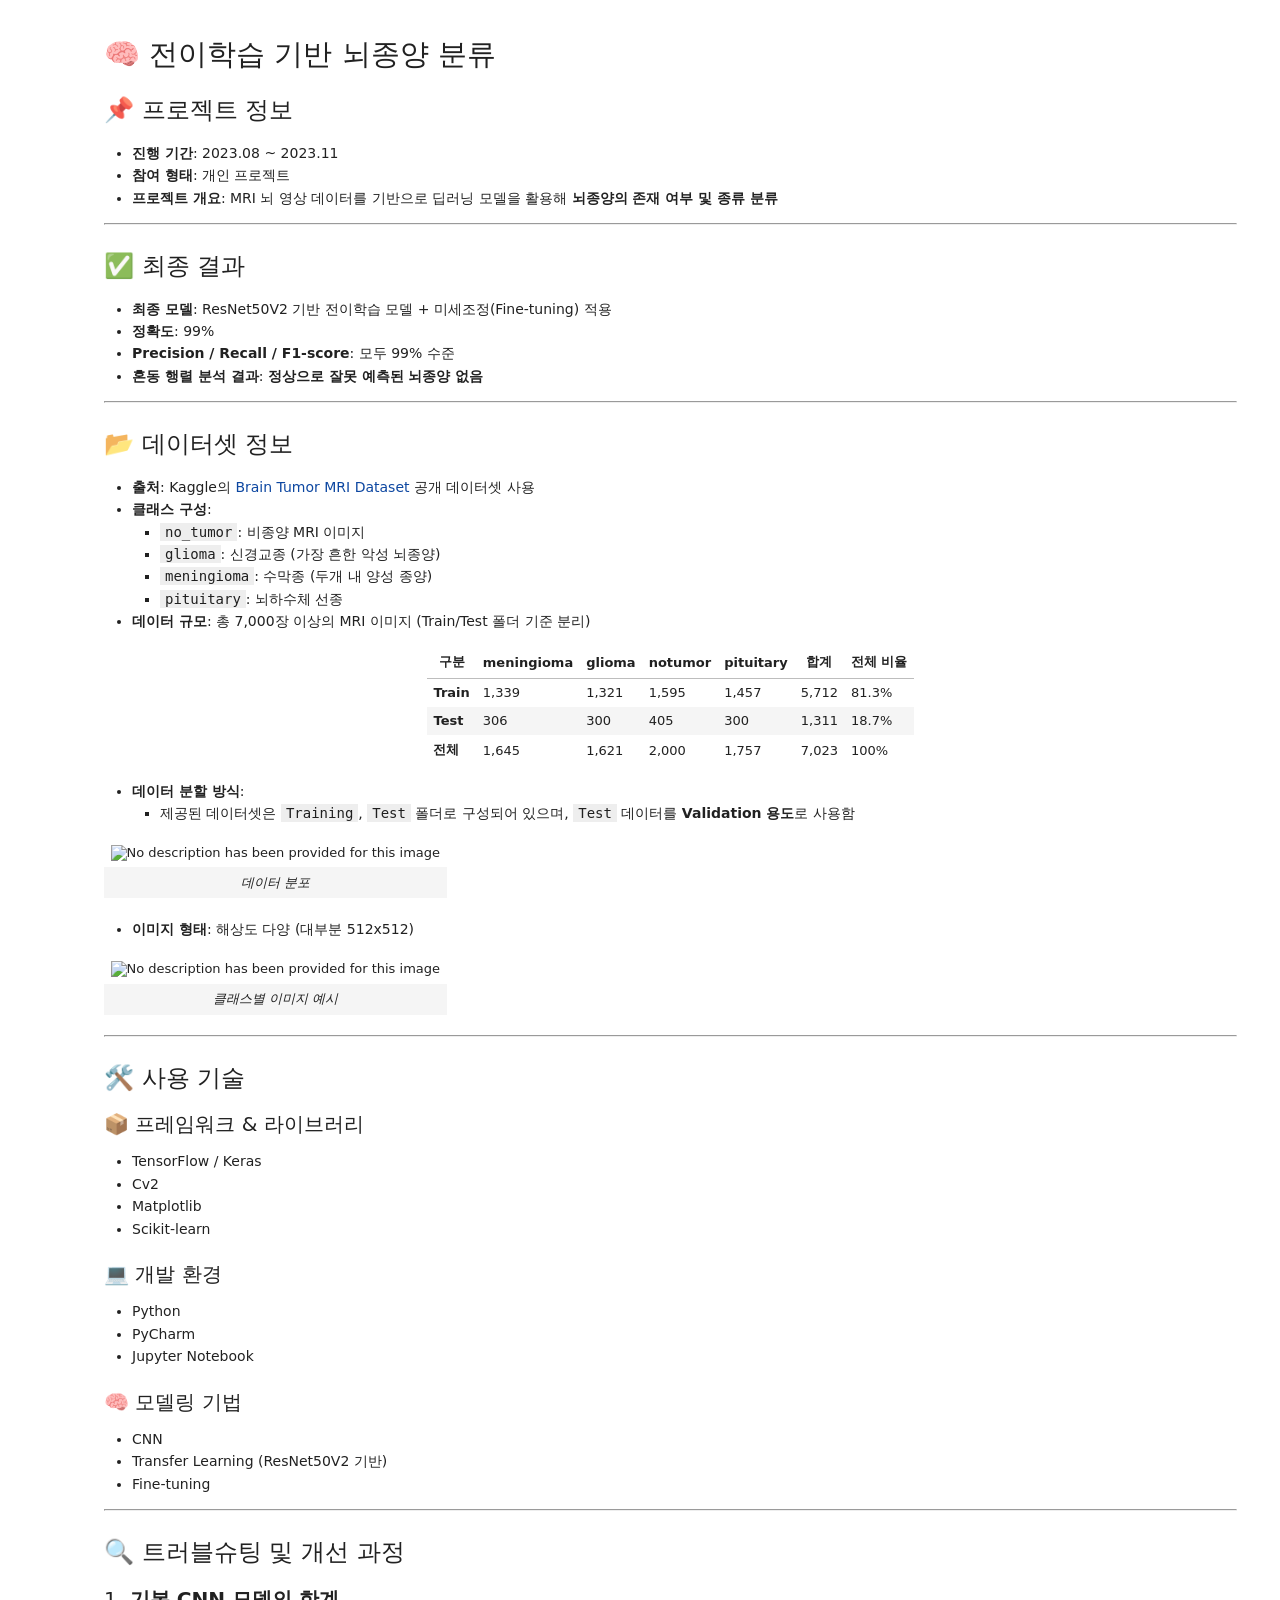
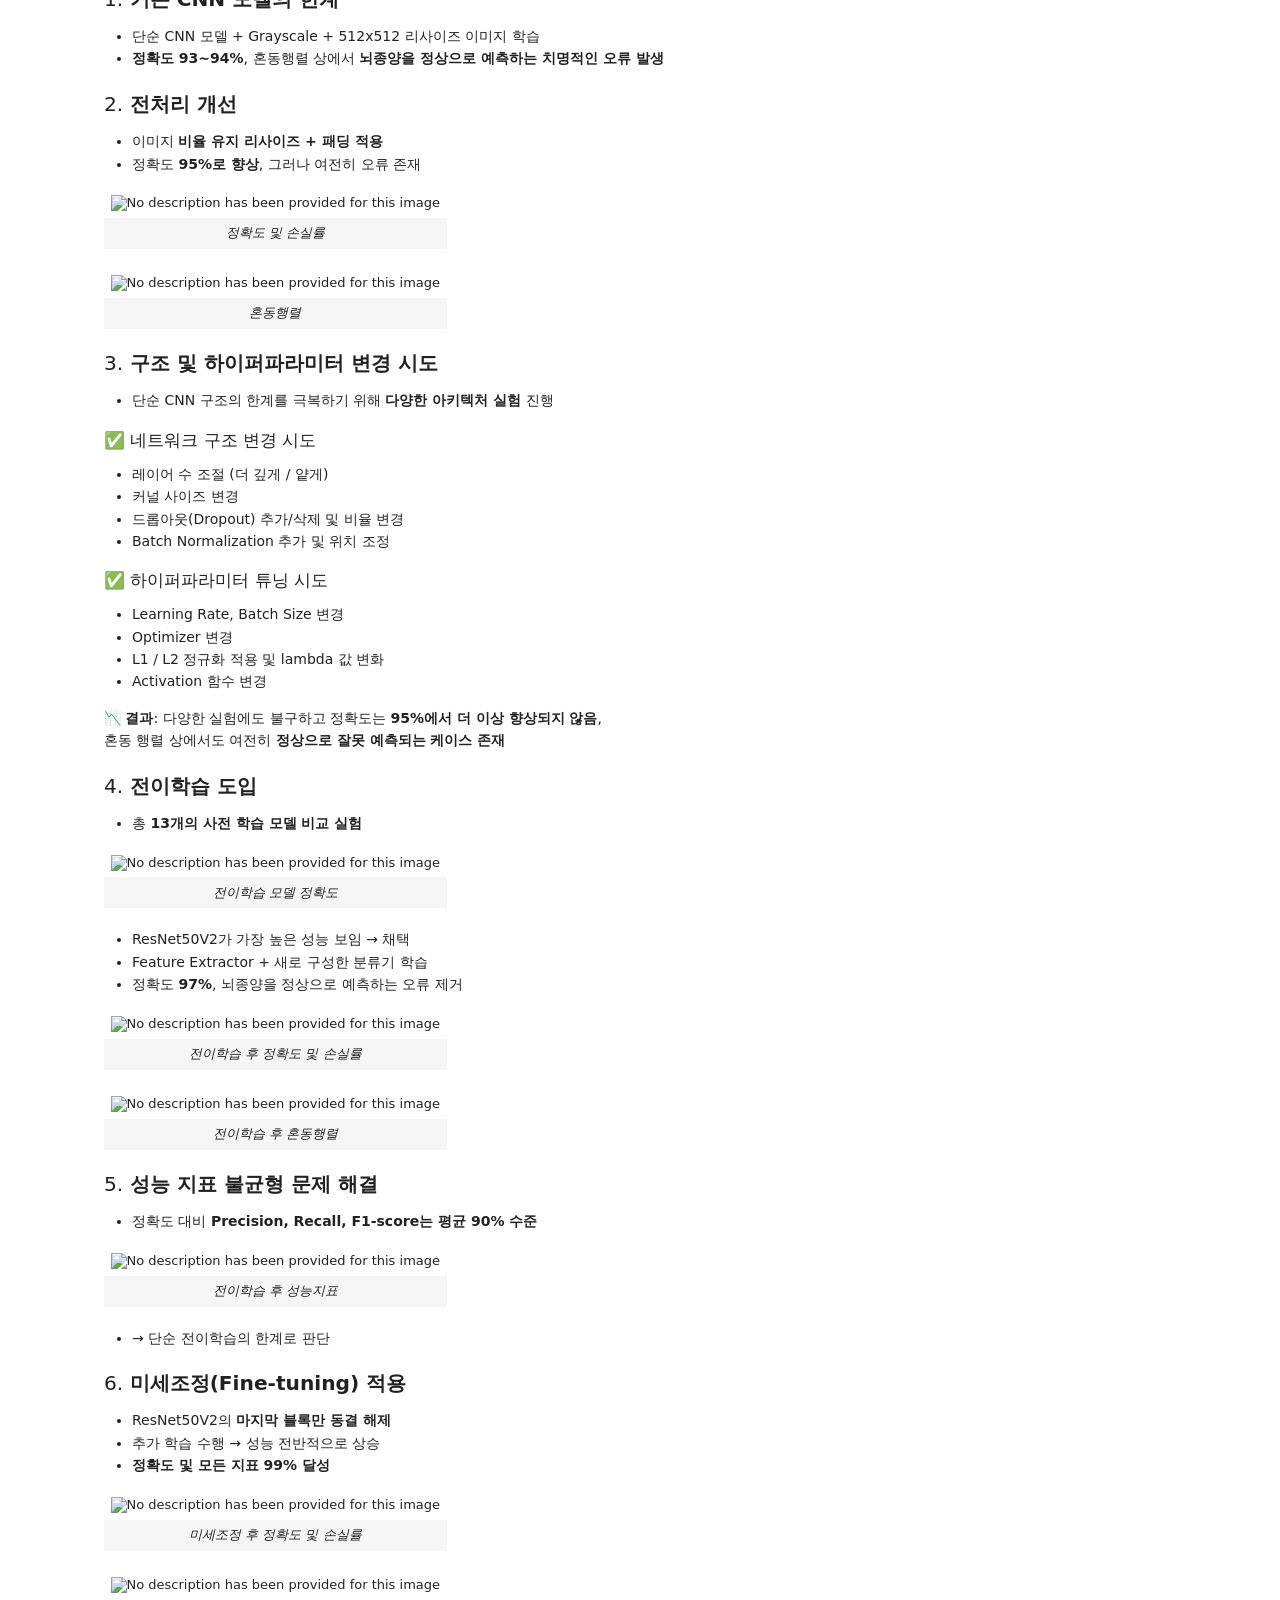
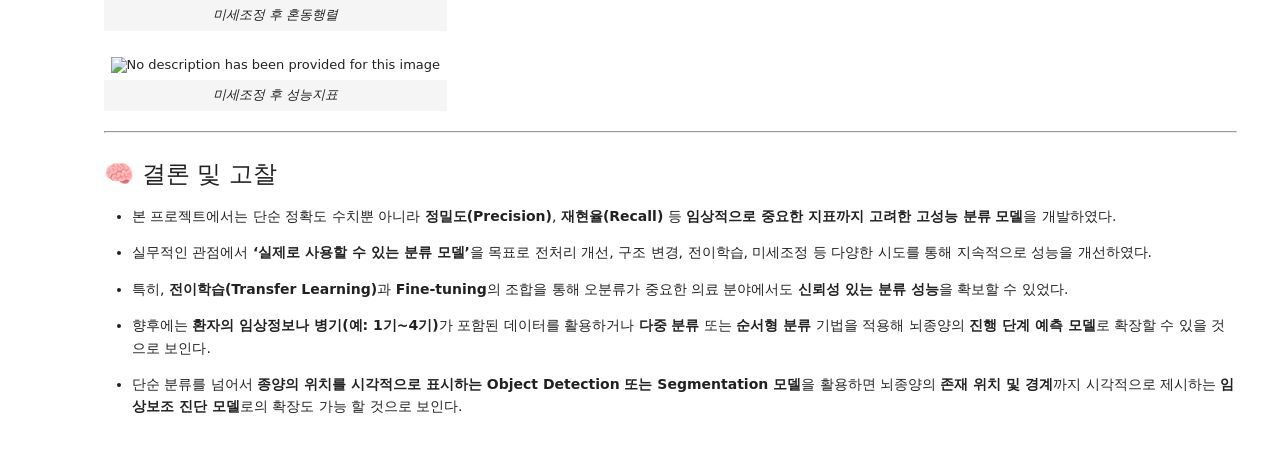
==== commit 35c9336e: "Update brain_tumor.html" ====
--- a/contents/brain_tumor.html
+++ b/contents/brain_tumor.html
@@ -7517,7 +7517,7 @@
 </div>
 <div class="jp-InputArea jp-Cell-inputArea"><div class="jp-InputPrompt jp-InputArea-prompt">
 </div><div class="jp-RenderedHTMLCommon jp-RenderedMarkdown jp-MarkdownOutput" data-mime-type="text/markdown">
-<h1 id="%F0%9F%A7%A0-%EB%94%A5%EB%9F%AC%EB%8B%9D-%EA%B8%B0%EB%B0%98-%EB%87%8C%EC%A2%85%EC%96%91-%EB%B6%84%EB%A5%98">🧠 딥러닝 기반 뇌종양 분류<a class="anchor-link" href="#%F0%9F%A7%A0-%EB%94%A5%EB%9F%AC%EB%8B%9D-%EA%B8%B0%EB%B0%98-%EB%87%8C%EC%A2%85%EC%96%91-%EB%B6%84%EB%A5%98">¶</a></h1><h2 id="%F0%9F%93%8C-%ED%94%84%EB%A1%9C%EC%A0%9D%ED%8A%B8-%EC%A0%95%EB%B3%B4">📌 프로젝트 정보<a class="anchor-link" href="#%F0%9F%93%8C-%ED%94%84%EB%A1%9C%EC%A0%9D%ED%8A%B8-%EC%A0%95%EB%B3%B4">¶</a></h2><ul>
+<h1 id="%F0%9F%A7%A0-%EB%94%A5%EB%9F%AC%EB%8B%9D-%EA%B8%B0%EB%B0%98-%EB%87%8C%EC%A2%85%EC%96%91-%EB%B6%84%EB%A5%98">🧠 전이학습 기반 뇌종양 분류<a class="anchor-link" href="#%F0%9F%A7%A0-%EB%94%A5%EB%9F%AC%EB%8B%9D-%EA%B8%B0%EB%B0%98-%EB%87%8C%EC%A2%85%EC%96%91-%EB%B6%84%EB%A5%98">¶</a></h1><h2 id="%F0%9F%93%8C-%ED%94%84%EB%A1%9C%EC%A0%9D%ED%8A%B8-%EC%A0%95%EB%B3%B4">📌 프로젝트 정보<a class="anchor-link" href="#%F0%9F%93%8C-%ED%94%84%EB%A1%9C%EC%A0%9D%ED%8A%B8-%EC%A0%95%EB%B3%B4">¶</a></h2><ul>
 <li><strong>진행 기간</strong>: 2023.08 ~ 2023.11</li>
 <li><strong>참여 형태</strong>: 개인 프로젝트</li>
 <li><strong>프로젝트 개요</strong>: MRI 뇌 영상 데이터를 기반으로 딥러닝 모델을 활용해 <strong>뇌종양의 존재 여부 및 종류 분류</strong></li>
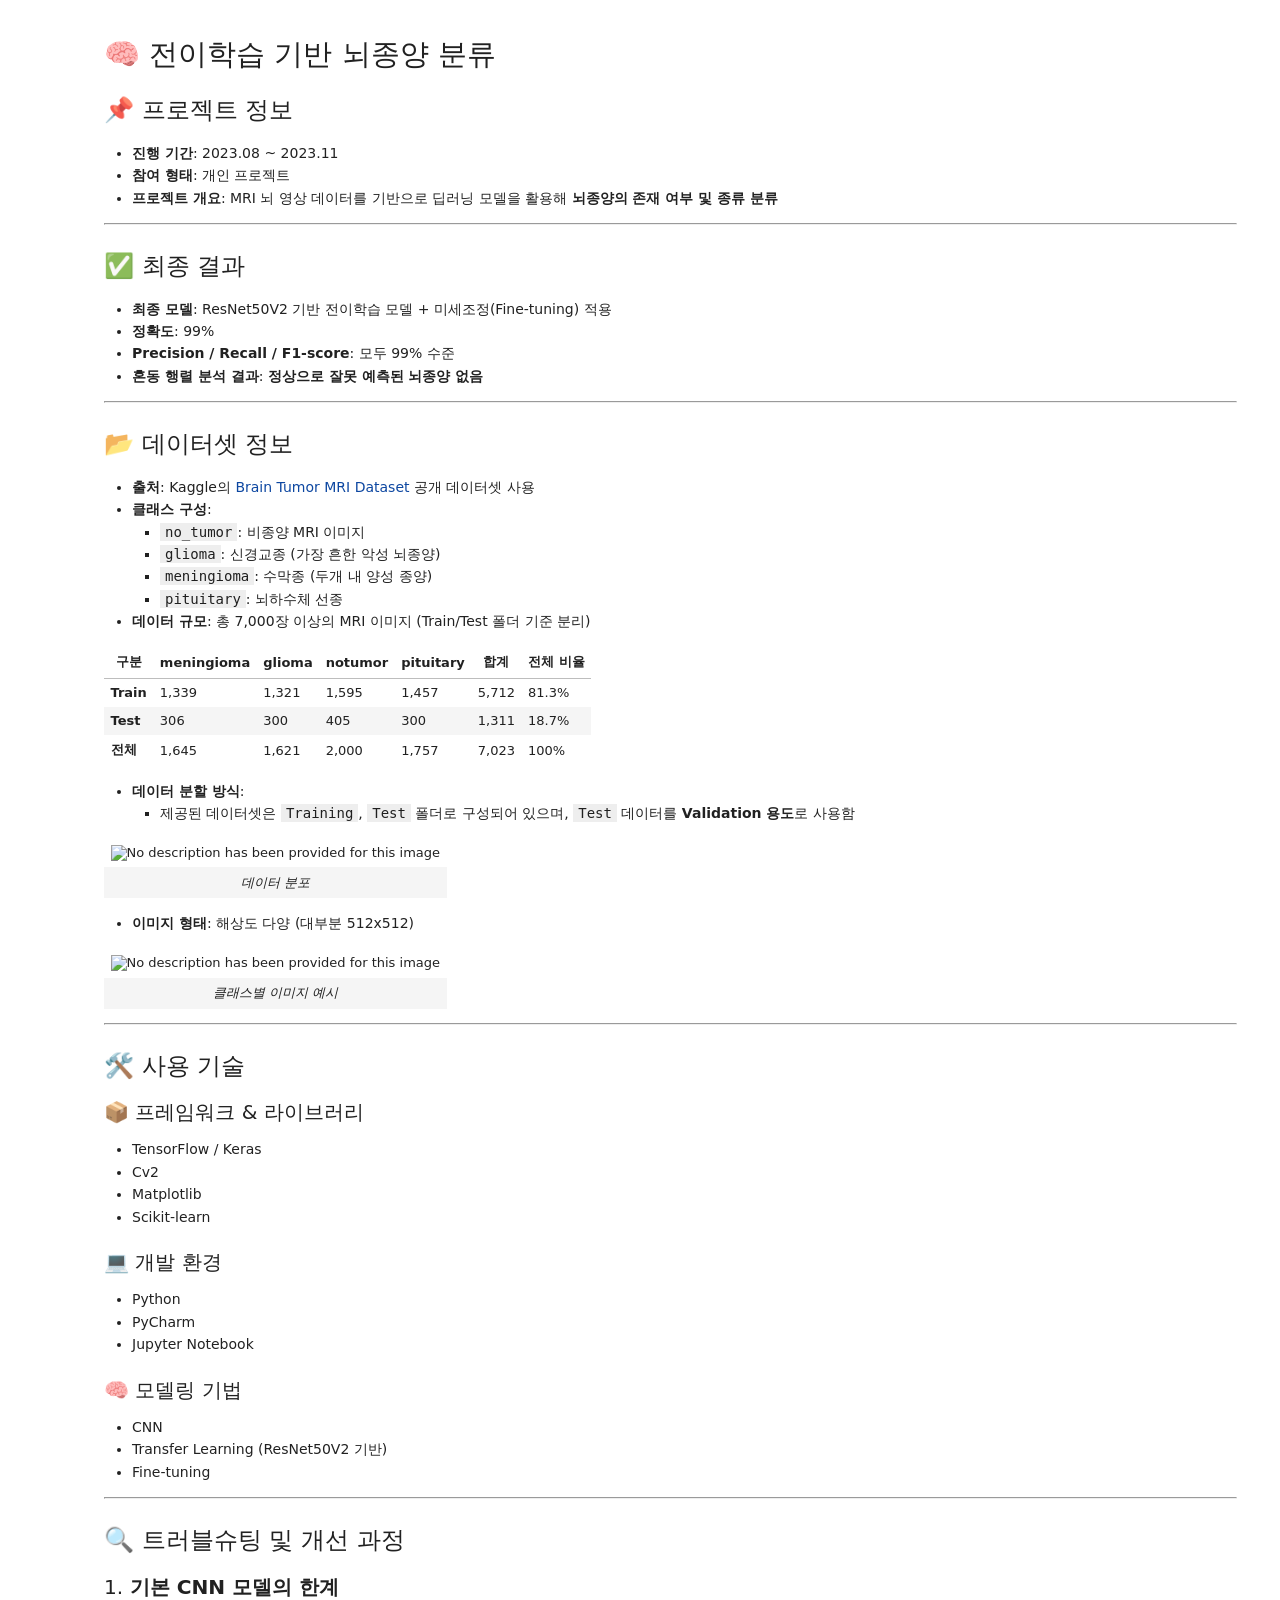
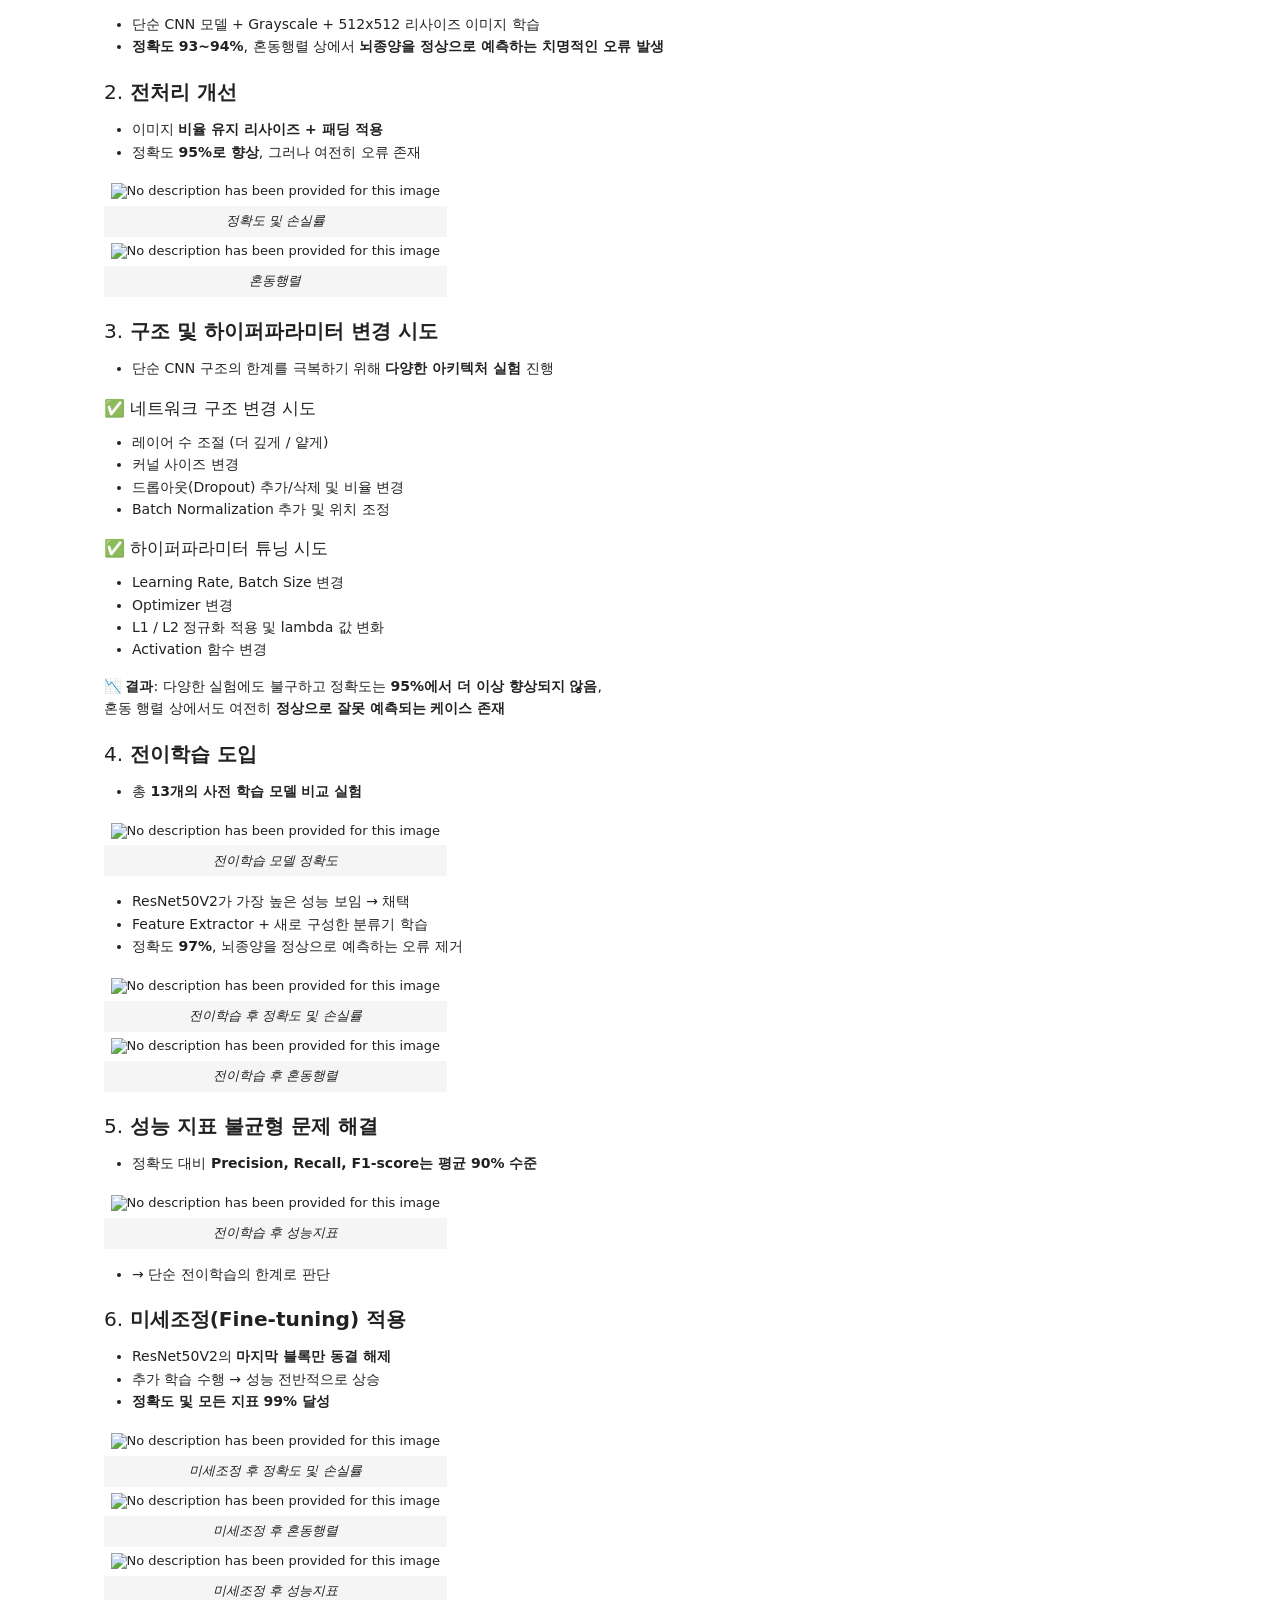
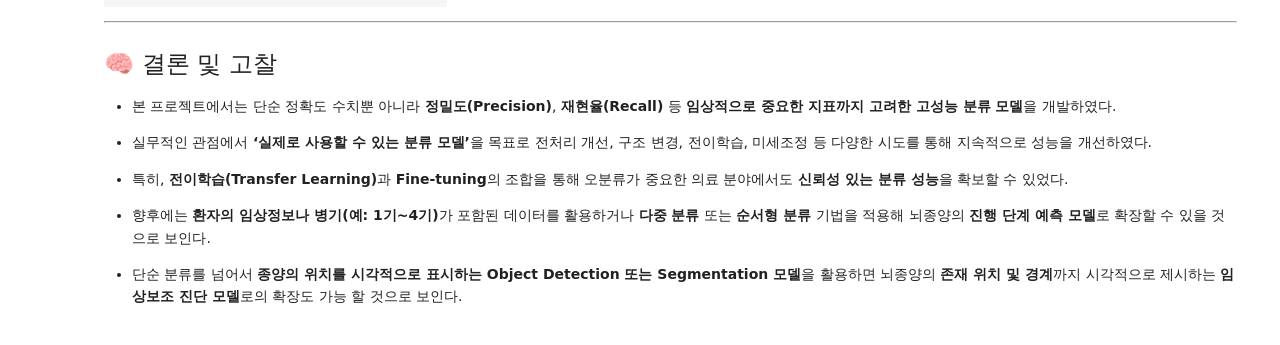
==== commit 37d459de: "Update brain_tumor.html" ====
--- a/contents/brain_tumor.html
+++ b/contents/brain_tumor.html
@@ -55,6 +55,26 @@
 .highlight .il { color: var(--jp-mirror-editor-number-color) } /* Literal.Number.Integer.Long */
   </style>
 <style type="text/css">
+
+/* .head(3) 가로 스크롤 생성 */
+.dataframe {
+  display: block;       /* 블록 요소로 변경 */
+  overflow-x: auto;     /* 가로 스크롤 허용 */
+  max-width: 100%;      /* 부모 영역보다 커지면 스크롤바 생성 */
+}
+/* 마크다운 테이블 왼쪽 정렬 */
+table {
+  margin: 0 !important;       /* 왼쪽 정렬 */
+  /* 혹은 margin-left: 0; margin-right: auto; 로 지정 */
+}
+/* 코드 작성 부분 가로 스크롤 생성 */
+.cm-editor.cm-s-jupyter {
+  display: block;        /* inline 상태면 overflow 적용 안 될 수 있음 */
+  overflow-x: auto;      /* 가로 스크롤 허용 */
+  white-space: pre;      /* 코드가 줄바꿈 없이 한 줄로 유지 */
+  max-width: 100%;       /* 부모보다 커지면 스크롤바 생성 */
+}
+    
 /*-----------------------------------------------------------------------------
 | Copyright (c) Jupyter Development Team.
 | Distributed under the terms of the Modified BSD License.
